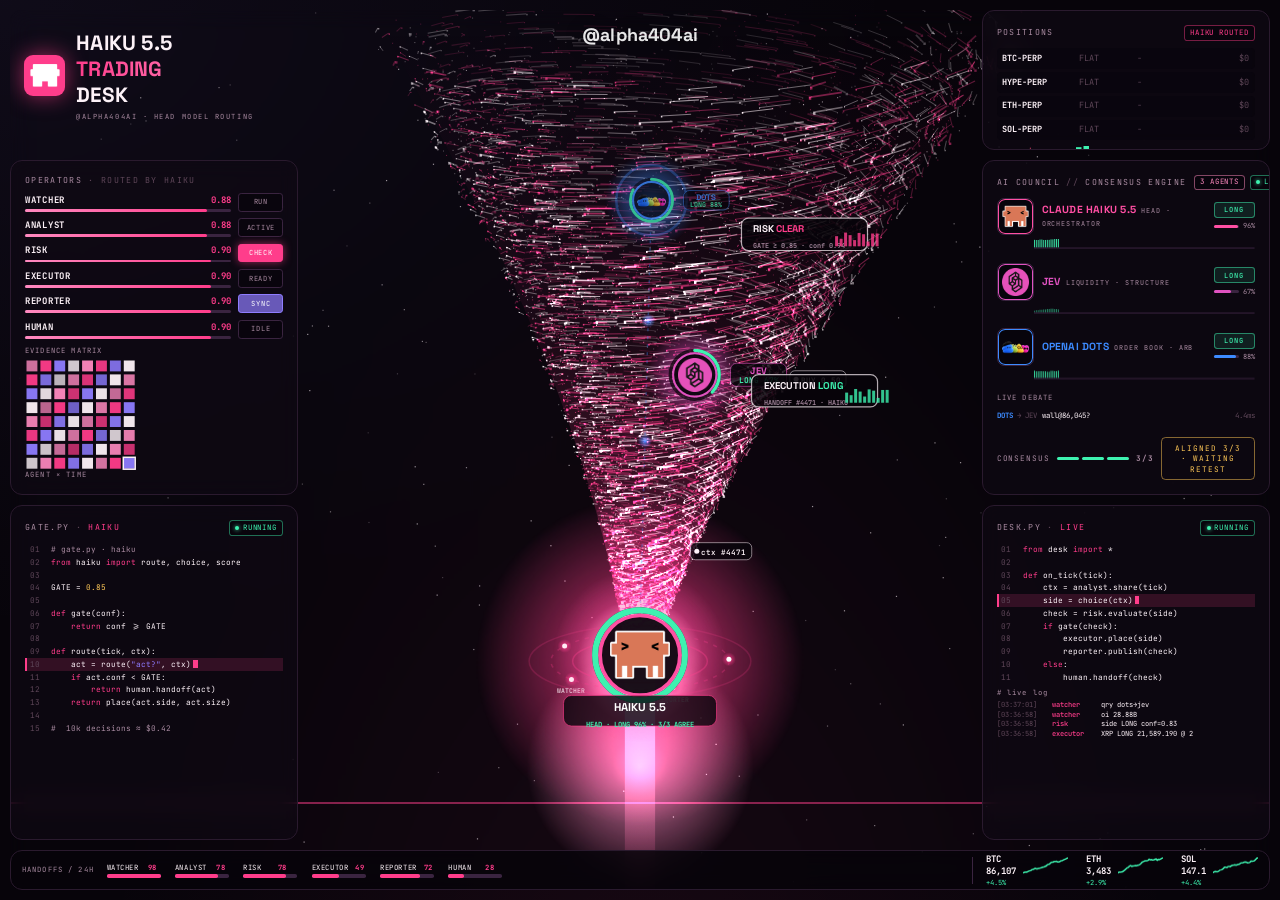
==== frontend/legacy/21-haiku-desk.html @ 7fab0492 "frontend: preserve original 21-haiku-desk.html simulator" ====
<!doctype html><html lang="en"><head><meta charset="utf-8"><meta name="viewport" content="width=device-width,initial-scale=1">
<title>Alpha404 Haiku Desk</title>
<link rel="preconnect" href="https://fonts.googleapis.com"><link rel="preconnect" href="https://fonts.gstatic.com" crossorigin>
<link rel="stylesheet" href="https://fonts.googleapis.com/css2?family=Space+Grotesk:wght@400;500;600;700&family=JetBrains+Mono:wght@400;500;600;700&display=swap">
<style>
:root{color-scheme:dark;
  --bg:#07080b;--bg2:#0b0d12;--panel:#0d1016;--panel2:#121620;--line:#1b2130;--line2:#262e40;
  --text:#e8edf5;--muted:#7d8799;--dim:#3c4558;--up:#22e39a;--down:#ff4d6a;--acc:#b6ff3b;--acc2:#3d8bff;--acc3:#e052c0;--warn:#ffb020;
  --ui:"Inter",system-ui,sans-serif;--mono:"JetBrains Mono",ui-monospace,Menlo,monospace;--disp:var(--ui);
  --r:12px;--gap:10px;--pad:14px}
*{box-sizing:border-box}
html{font-size:clamp(9px,.68vw,16px)}
html,body{height:100%;margin:0}
body{background:var(--bg);color:var(--text);font:400 1rem/1.35 var(--mono);overflow:hidden;-webkit-font-smoothing:antialiased}
.up{color:var(--up)}.down{color:var(--down)}.mut{color:var(--muted)}.dim{color:var(--dim)}.acc{color:var(--acc)}.acc2{color:var(--acc2)}.warn{color:var(--warn)}
.tn{font-variant-numeric:tabular-nums}
canvas{display:block;width:100%;height:100%}
.pn canvas{position:absolute;inset:0}
.pn .cw{position:absolute;inset:.6rem var(--pad) var(--pad)}
.pn.flush .cw{inset:0}

.app{height:100%;display:flex;flex-direction:column;gap:var(--gap);padding:var(--gap);position:relative;
  background:radial-gradient(ellipse at 50% 120%,color-mix(in srgb,var(--acc) 7%,transparent),transparent 60%),radial-gradient(ellipse at 0% 0%,color-mix(in srgb,var(--acc2) 6%,transparent),transparent 50%),var(--bg)}
.grid{flex:1;min-height:0;display:grid;gap:var(--gap)}

/* ---------- top bar ---------- */
.topbar{display:flex;align-items:center;gap:1.6rem;height:2.6rem;padding:0 .4rem;white-space:nowrap;overflow:hidden;font-size:.92rem;letter-spacing:.06em;color:var(--muted)}
.topbar .brand{display:flex;align-items:center;gap:.6rem;color:var(--text);font:700 1.05rem var(--disp);letter-spacing:.14em}
.topbar .brand i{width:.55rem;height:.55rem;border-radius:50%;background:var(--up);box-shadow:0 0 .6rem var(--up);animation:pulse 1.4s infinite}
.topbar .brand em{font-style:normal;color:var(--acc)}
.topbar .tk b{color:var(--text);font-weight:600;margin-left:.45rem}
.topbar .sp{flex:1}
.topbar .tcouncil{display:flex;align-items:center;gap:.7rem;flex-shrink:0}
.topbar .tcouncil span{display:flex;align-items:center;gap:.35rem}
.topbar .tcouncil img{width:1.6rem;height:1.6rem;object-fit:contain}
.topbar .clk{color:var(--text)}
@keyframes pulse{50%{opacity:.35}}

/* ---------- panel ---------- */
.pn{position:relative;min-width:0;min-height:0;display:flex;flex-direction:column;overflow:hidden;
  background:linear-gradient(180deg,var(--panel2),var(--panel));border:1px solid var(--line);border-radius:var(--r)}
.pn>.ph{display:flex;align-items:center;gap:.8rem;padding:var(--pad) var(--pad) .2rem;font-size:.92rem;letter-spacing:.16em;color:var(--muted);white-space:nowrap;z-index:3}
.pn>.ph b{color:var(--text);font-weight:600}
.pn>.ph .r{margin-left:auto;display:flex;gap:.5rem;align-items:center;letter-spacing:.08em}
.pn>.bd{flex:1;min-height:0;position:relative;padding:.6rem var(--pad) var(--pad)}
.pn.flush>.bd{padding:0}
.pn.flush>.ph{position:absolute;left:0;right:0;top:0;background:linear-gradient(180deg,color-mix(in srgb,var(--panel) 85%,transparent),transparent)}
.pill{display:inline-flex;align-items:center;gap:.4rem;font-size:.82rem;letter-spacing:.12em;padding:.22rem .6rem;border:1px solid var(--line2);border-radius:.4rem;color:var(--muted);background:color-mix(in srgb,var(--bg) 60%,transparent)}
.pill.live{color:var(--up);border-color:color-mix(in srgb,var(--up) 45%,transparent)}
.pill.live::before{content:"";width:.45rem;height:.45rem;border-radius:50%;background:currentColor;box-shadow:0 0 .5rem currentColor;animation:pulse 1.3s infinite}
.pill.acc{color:var(--acc);border-color:color-mix(in srgb,var(--acc) 45%,transparent)}
.pill.warn{color:var(--warn);border-color:color-mix(in srgb,var(--warn) 50%,transparent)}
.pill.down{color:var(--down);border-color:color-mix(in srgb,var(--down) 50%,transparent)}
.pill.solid{background:var(--acc);color:var(--bg);border-color:var(--acc)}
.lbl{font-size:.8rem;letter-spacing:.16em;color:var(--muted)}
.flash-up{animation:fu 1s}.flash-dn{animation:fd 1s}
@keyframes fu{from{background:color-mix(in srgb,var(--up) 22%,transparent)}}
@keyframes fd{from{background:color-mix(in srgb,var(--down) 22%,transparent)}}

/* ---------- hero ---------- */
.hero{display:flex;flex-direction:column;height:100%;gap:.4rem}
.hero .big{font:700 4.2rem/1 var(--ui);letter-spacing:-.02em;display:flex;align-items:flex-start;gap:.3rem}
.hero .big small{font-size:.45em;color:var(--muted);margin-top:.3em;font-weight:500}
.hero .sub{font-size:1.05rem}
.hero .spark{flex:1;min-height:3rem;position:relative}
.hero .tiles{display:grid;grid-template-columns:repeat(3,1fr);gap:.6rem}
.tile{background:color-mix(in srgb,var(--bg) 55%,transparent);border:1px solid var(--line);border-radius:calc(var(--r)*.7);padding:.6rem .8rem}
.tile .lbl{display:block;margin-bottom:.3rem}
.tile b{font:700 1.6rem/1 var(--ui)}

/* ---------- council ---------- */
.council{display:flex;flex-direction:column;gap:.55rem;height:100%}
.mdl{display:grid;grid-template-columns:4.2rem 1fr 4.6rem;gap:.8rem;align-items:center}
.mdl .av{width:4.2rem;height:4.2rem;border-radius:.8rem;border:1px solid var(--line2);background:color-mix(in srgb,var(--bg) 70%,transparent);display:grid;place-items:center;position:relative;overflow:hidden}
.mdl .av img{width:78%;height:78%;object-fit:contain}
.mdl .av::after{content:"";position:absolute;inset:0;border-radius:inherit;box-shadow:inset 0 0 0 1px var(--mc,transparent);opacity:0;transition:opacity .3s}
.mdl.on .av::after{opacity:1}
.mdl .nm{font:700 1.15rem var(--ui);letter-spacing:.02em;color:var(--mc)}
.mdl .nm span{font:400 .75rem var(--mono);letter-spacing:.14em;color:var(--muted);margin-left:.6rem}
.mdl .th{margin-top:.3rem;font-size:.9rem;color:var(--muted);border-left:2px solid var(--line2);padding:.25rem .6rem;background:color-mix(in srgb,var(--bg) 50%,transparent);border-radius:0 .3rem .3rem 0;white-space:nowrap;overflow:hidden;text-overflow:ellipsis}
.mdl .th i{display:inline-block;width:.45rem;height:.9rem;background:var(--muted);vertical-align:-.1rem;animation:pulse .7s infinite;margin-left:1px}
.mdl .vt{display:flex;flex-direction:column;align-items:stretch;gap:.35rem;font-size:.78rem;text-align:center}
.mdl .vt b{border:1px solid var(--line2);border-radius:.35rem;padding:.25rem 0;letter-spacing:.14em;color:var(--muted);font-weight:500}
.mdl .vt b.L{color:var(--up);border-color:color-mix(in srgb,var(--up) 50%,transparent);background:color-mix(in srgb,var(--up) 10%,transparent)}
.mdl .vt b.S{color:var(--down);border-color:color-mix(in srgb,var(--down) 50%,transparent);background:color-mix(in srgb,var(--down) 10%,transparent)}
.mdl .cf{display:flex;align-items:center;gap:.4rem;color:var(--muted)}
.mdl .cf u{flex:1;height:3px;background:var(--line2);border-radius:2px;position:relative;text-decoration:none}
.mdl .cf u i{position:absolute;left:0;top:0;bottom:0;border-radius:2px;background:var(--mc);transition:width .4s}
.cons{margin-top:auto;display:grid;grid-template-columns:auto 1fr auto 1.3fr;gap:.8rem;align-items:center;font-size:.85rem;letter-spacing:.12em;color:var(--muted)}
.cons .bars{display:flex;gap:.3rem}.cons .bars i{flex:1;height:.4rem;border-radius:.2rem;background:var(--line2);transition:background .3s}
.cons .dec{border:1px solid var(--line2);border-radius:.5rem;padding:.55rem .8rem;text-align:center;color:var(--muted);letter-spacing:.14em}
.cons .dec.go{color:var(--bg);background:var(--acc);border-color:var(--acc);font-weight:700}

/* ---------- tables / lists ---------- */
.tbl{display:flex;flex-direction:column;gap:.35rem;font-size:.95rem}
.tbl .row{display:grid;align-items:center;gap:.6rem;padding:.45rem .6rem;border-radius:.45rem;border:1px solid transparent;background:color-mix(in srgb,var(--bg) 40%,transparent)}
.tbl .row.hl{border-color:color-mix(in srgb,var(--up) 55%,transparent);background:color-mix(in srgb,var(--up) 9%,transparent)}
.tbl .row.hd{background:none;color:var(--dim);font-size:.75rem;letter-spacing:.14em;padding:0 .6rem}
.tag{font-size:.75rem;letter-spacing:.1em;text-align:center;padding:.2rem 0;border-radius:.3rem;border:1px solid}
.tag.L,.tag.TP{color:var(--up);border-color:color-mix(in srgb,var(--up) 50%,transparent);background:color-mix(in srgb,var(--up) 10%,transparent)}
.tag.S,.tag.SL{color:var(--down);border-color:color-mix(in srgb,var(--down) 50%,transparent);background:color-mix(in srgb,var(--down) 10%,transparent)}
.tag.TIME{color:var(--warn);border-color:color-mix(in srgb,var(--warn) 50%,transparent)}
.kv{display:flex;justify-content:space-between;align-items:baseline;padding:.32rem 0;border-bottom:1px dashed var(--line);font-size:.92rem}
.kv span{color:var(--muted);letter-spacing:.1em;font-size:.82rem}
.mgrid{display:grid;gap:.6rem;height:100%}
.mgrid .m{border:1px solid var(--line);border-radius:calc(var(--r)*.6);padding:.6rem .7rem;display:flex;flex-direction:column;justify-content:space-between;background:color-mix(in srgb,var(--bg) 45%,transparent)}
.mgrid .m b{font:700 1.5rem/1.1 var(--ui)}
.mgrid .m small{font-size:.75rem;color:var(--dim)}

/* ---------- log bar ---------- */
.logbar{height:2.2rem;display:flex;align-items:center;gap:1rem;font-size:.88rem;color:var(--muted);letter-spacing:.06em;overflow:hidden;white-space:nowrap;border-top:1px solid var(--line);padding:0 .4rem}
.logbar .lb{color:var(--dim);letter-spacing:.16em}
.logbar .stream{flex:1;overflow:hidden;position:relative;height:100%;display:flex;align-items:center;mask-image:linear-gradient(90deg,transparent,#000 4%,#000 92%,transparent)}
.logbar .stream div{display:flex;gap:2.4rem;position:absolute;left:0;white-space:nowrap}
.logbar .st{color:var(--up)}

/* ---------- controls + overlays ---------- */
.ctl{position:fixed;right:1.2rem;bottom:3rem;z-index:50;display:flex;gap:.25rem;padding:.3rem;border-radius:.6rem;background:color-mix(in srgb,var(--panel) 92%,transparent);border:1px solid var(--line2);transition:opacity .4s;opacity:0}
.ctl button{font:500 .8rem var(--mono);letter-spacing:.08em;background:none;color:var(--muted);border:1px solid transparent;border-radius:.4rem;padding:.35rem .6rem;cursor:pointer}
.ctl button:hover{color:var(--text)}.ctl button.on{color:var(--bg);background:var(--acc)}
.clean .ctl{display:none}
.wm{position:absolute;left:50%;bottom:1.4rem;transform:translateX(-50%);font:700 2.4rem var(--ui);color:#fff;opacity:.9;letter-spacing:.01em;pointer-events:none;z-index:4;text-shadow:0 2px 20px rgba(0,0,0,.6)}
.nowm .wm{display:none}
.toast{position:absolute;left:50%;top:44%;transform:translate(-50%,-50%);z-index:6;pointer-events:none;text-align:center}
.toast div{animation:tst 2.2s forwards;font:800 4.4rem/1 var(--ui);letter-spacing:-.02em}
.toast span{display:block;font:500 1rem var(--mono);letter-spacing:.3em;margin-top:.5rem}
@keyframes tst{0%{opacity:0;transform:scale(1.25);filter:blur(8px)}12%{opacity:1;transform:scale(1);filter:blur(0)}75%{opacity:1}100%{opacity:0;transform:translateY(-1.5rem)}}

/* ---------- panel styles ---------- */
.st-glass .pn{background:color-mix(in srgb,var(--panel) 72%,transparent);backdrop-filter:blur(10px)}
.st-neon .pn{border-color:color-mix(in srgb,var(--acc) 35%,var(--line));box-shadow:0 0 0 1px color-mix(in srgb,var(--acc) 10%,transparent),0 0 2rem color-mix(in srgb,var(--acc) 8%,transparent),inset 0 0 2rem color-mix(in srgb,var(--acc) 4%,transparent)}
.st-brutal .pn{border-radius:0;border:2px solid var(--text);background:var(--panel)}
.st-brutal .pn>.ph{background:var(--text);color:var(--bg);padding:.3rem .7rem;font-weight:700}
.st-brutal .pn>.ph b{color:var(--bg)}
.st-brutal .pn.flush>.ph{position:relative;background:var(--text)}
.st-brutal .pill{border-radius:0}
.st-brutal .pn>.ph .pill{background:var(--bg);border-color:var(--bg)}
.st-brutal .tile,.st-brutal .mgrid .m,.st-brutal .mdl .av,.st-brutal .tbl .row,.st-brutal .cons .dec{border-radius:0}
.st-hud .pn{border-radius:2px;border-color:color-mix(in srgb,var(--acc) 22%,transparent);background:color-mix(in srgb,var(--panel) 80%,transparent)}
.st-hud .pn::before,.st-hud .pn::after{content:"";position:absolute;width:1rem;height:1rem;border:2px solid var(--acc);z-index:5;pointer-events:none}
.st-hud .pn::before{top:-1px;left:-1px;border-right:0;border-bottom:0}.st-hud .pn::after{bottom:-1px;right:-1px;border-left:0;border-top:0}
.st-term .app::after{content:"";position:fixed;inset:0;pointer-events:none;z-index:60;background:repeating-linear-gradient(0deg,rgba(0,0,0,.22) 0 1px,transparent 1px 3px)}
.st-term .app::before{content:"";position:fixed;inset:0;pointer-events:none;z-index:61;box-shadow:inset 0 0 12rem rgba(0,0,0,.85)}
.st-term .pn{border-radius:3px;text-shadow:0 0 .35rem color-mix(in srgb,var(--up) 60%,transparent)}
.st-term .hero .big,.st-term .tile b,.st-term .mgrid .m b{font-family:var(--mono)}
.st-paper .pn{box-shadow:0 1px 0 var(--line2),0 .8rem 2rem rgba(0,0,0,.06)}
.st-paper .app{background:var(--bg)}
.st-paper{color-scheme:light}
.st-paper .wm{color:var(--text);text-shadow:none;opacity:.75}
.st-paper .pn.flush>.ph{background:linear-gradient(180deg,var(--panel),transparent)}

/* ---------- desk windows (kit-w3) ---------- */
.brandp{background:none!important;border:0!important;box-shadow:none!important;backdrop-filter:none!important}
.brandp>.ph{display:none}
.brandb{display:flex;align-items:center;gap:1.2rem;height:100%}
.brandb .bl{width:4.6rem;height:4.6rem;border-radius:1rem;background:var(--acc);display:grid;place-items:center;box-shadow:0 0 2.4rem color-mix(in srgb,var(--acc) 60%,transparent);flex-shrink:0}
.brandb .bl img{width:72%;height:72%;object-fit:contain;filter:brightness(0) invert(1)}
.brandb .bt{display:flex;flex-direction:column;line-height:.95}
.brandb .bt b{font:800 2.6rem var(--ui);letter-spacing:.01em;color:var(--text)}
.brandb .bt b.g{background:linear-gradient(90deg,var(--acc),var(--acc3));-webkit-background-clip:text;background-clip:text;color:transparent}
.brandb .bt span{margin-top:.6rem;font-size:.78rem;letter-spacing:.22em;color:var(--muted)}
.ops{display:flex;flex-direction:column;gap:.75rem}
.op{display:grid;grid-template-columns:1fr auto 5rem;grid-template-rows:auto .3rem;gap:.25rem .8rem;align-items:center}
.op .nm{font-weight:700;letter-spacing:.08em}.op .v{color:var(--acc)}
.op .st{grid-row:1/3;grid-column:3;text-align:center;font-size:.78rem;letter-spacing:.1em;padding:.4rem 0;border-radius:.35rem;border:1px solid var(--line2);background:color-mix(in srgb,var(--bg) 60%,transparent);color:var(--muted)}
.op .st.hot{background:var(--acc);border-color:var(--acc);color:#fff;box-shadow:0 0 1rem color-mix(in srgb,var(--acc) 60%,transparent)}
.op .st.cool{background:color-mix(in srgb,var(--acc2) 70%,transparent);border-color:var(--acc2);color:#fff}
.op u{grid-column:1/3;height:.3rem;background:var(--line2);border-radius:.2rem;text-decoration:none;position:relative}
.op u i{position:absolute;left:0;top:0;bottom:0;border-radius:.2rem;background:linear-gradient(90deg,var(--acc3),var(--acc));transition:width .4s}
.code{font-size:.86rem;line-height:1.65;white-space:pre;overflow:hidden}
.code div{display:flex;gap:1rem;padding:0 .3rem;border-left:2px solid transparent}
.code div.on{background:color-mix(in srgb,var(--acc) 16%,transparent);border-left-color:var(--acc)}
.code i{font-style:normal;color:var(--dim);width:1.4rem;flex-shrink:0}
.code .k{color:var(--acc)}.code .s{color:var(--acc2)}.code .n{color:var(--warn)}.code .cm{color:var(--muted)}
.code .cur{display:inline-block;width:.5rem;height:1em;background:var(--acc);vertical-align:-.15em;margin-left:2px;animation:pulse .8s infinite}
.clog{flex:1;min-height:0;overflow:hidden;font-size:.78rem}
.clog div{display:grid;grid-template-columns:5.6rem 5rem 1fr;gap:.5rem;white-space:nowrap}
.clog i{font-style:normal;color:var(--dim)}.clog b{color:var(--acc);font-weight:500}.clog span{overflow:hidden;text-overflow:ellipsis}
.pos.tbl .row{padding:.4rem .5rem}
.net{display:flex;align-items:center;gap:1rem;margin-top:.6rem}.net b{font-size:1.2rem}
.dstat{display:grid;grid-template-columns:repeat(3,1fr);gap:.5rem;margin-top:.5rem}.dstat .lbl{display:block}.dstat b{font-size:1rem}
.stripp{background:color-mix(in srgb,var(--bg) 82%,transparent)!important}
.stripp>.ph{display:none}
.stripp>.bd{display:flex;align-items:center;gap:1.4rem;padding:.6rem 1.2rem!important}
.hand{display:flex;gap:1.6rem;flex:1}
.hand div{display:grid;grid-template-columns:auto auto;gap:.2rem .6rem;font-size:.8rem;letter-spacing:.08em;min-width:6rem}
.hand b{color:var(--acc)}.hand u{grid-column:1/3;height:.35rem;background:var(--line2);border-radius:.2rem;position:relative;text-decoration:none}
.hand u i{position:absolute;inset:0 auto 0 0;background:var(--acc);border-radius:.2rem;transition:width .4s}
.sep{width:1px;align-self:stretch;background:var(--line2)}
.tick{display:flex;gap:2rem}.tick div{display:grid;grid-template-columns:auto 5rem;grid-template-rows:auto auto;gap:0 .8rem;align-items:center}
.tick span{font-weight:700}.tick b{grid-column:1}.tick em{font-style:normal;font-size:.78rem}.tick canvas{grid-column:2;grid-row:1/3;position:static;height:2.2rem}
.pn.ghost{background:transparent!important;border:0!important;box-shadow:none!important}

:root{ --bg:#07040a;--panel:#100a14;--panel2:#140c19;--line:#2a1a2e;--line2:#3a2440;--text:#fdf2f8;--muted:#a88aa0;--dim:#5e4658;--up:#3ef2b0;--down:#ff4f7b;--acc:#ff3d8b;--acc2:#8f7dff;--acc3:#ff8ac0;--warn:#ffc857;--ui:'Space Grotesk',sans-serif;--r:12px }
.wm{bottom:auto;top:1.4rem;font-size:2rem}.brandb .bt b{font-size:2.3rem}.st-glass .pn:not(.ghost){background:color-mix(in srgb,var(--panel) 66%,transparent)}
</style></head>
<body class="st-glass">
<div class="app" id="app"><header class="topbar" id="topbar"></header><main class="grid" id="grid"></main><footer class="logbar" id="logbar"></footer></div>
<script>window.LOGOS={"jev": "[data-uri]", "claude": "[data-uri]", "dots": "[data-uri]", "haiku": "[data-uri]"};</script>
<script>
/* ALPHA404 market + council simulator.
   BTC is the detailed instrument (book, tape, candles). Other assets run lighter walks.
   Four models vote, think out loud and message each other. Equity history is built
   from simulated daily trades so every stat on screen comes from the same ledger. */
(function(){
const rnd=(a,b)=>a+Math.random()*(b-a);
const pick=a=>a[(Math.random()*a.length)|0];
const clamp=(v,a,b)=>Math.max(a,Math.min(b,v));
const randn=()=>{let u=0,v=0;while(!u)u=Math.random();while(!v)v=Math.random();return Math.sqrt(-2*Math.log(u))*Math.cos(2*Math.PI*v);};
const nf=(v,d)=>Math.abs(v).toLocaleString('en-US',{minimumFractionDigits:d,maximumFractionDigits:d});
const F={
  usd:(v,d=2)=>(v<0?'-':'')+'$'+nf(v,d),
  sUsd:(v,d=2)=>(v>=0?'+':'-')+'$'+nf(v,d),
  pct:(v,d=2)=>(v>=0?'+':'')+v.toFixed(d)+'%',
  px:(p,d)=>nf(p,d==null?(p>=1000?1:p>=10?2:4):d),
  num:(v,d=0)=>nf(v,d),
  big:v=>{const a=Math.abs(v);return (v<0?'-':'')+(a>=1e9?(a/1e9).toFixed(2)+'B':a>=1e6?(a/1e6).toFixed(2)+'M':a>=1e3?(a/1e3).toFixed(1)+'K':a.toFixed(0));},
  hms:d=>d.toTimeString().slice(0,8),
  sgn:(v,d=2)=>(v>=0?'+':'')+v.toFixed(d),
};

const MODELS={
  claude:{id:'claude',name:'CLAUDE OPUS 5.5',short:'CLAUDE',role:'FUNDING · MACRO',color:'#e07a54',style:'funding'},
  jev:{id:'jev',name:'JEV',short:'JEV',role:'LIQUIDITY · STRUCTURE',color:'#e052c0',style:'liquidity'},
  dots:{id:'dots',name:'OPENAI DOTS',short:'DOTS',role:'ORDER BOOK · ARB',color:'#3d8bff',style:'arb'},
  haiku:{id:'haiku',name:'CLAUDE HAIKU 5.5',short:'HAIKU',role:'HEAD · ORCHESTRATOR',color:'#ff4fa3',style:'orchestrator'},
  orb:{id:'orb',name:'ORB',short:'ORB',role:'MOMENTUM · RISK',color:'#e8eef5',style:'momentum'},
};
const ASSETS=[
  {s:'BTC',px:84144,v:.00006},{s:'ETH',px:3412.8,v:.00009},{s:'SOL',px:142.6,v:.00012},{s:'HYPE',px:41.82,v:.00016},
  {s:'DOGE',px:.1624,v:.00014},{s:'XRP',px:2.184,v:.00011},{s:'SUI',px:3.412,v:.00015},{s:'LINK',px:15.84,v:.00012},
];
const VENUES=['BINANCE','BYBIT','OKX','HL','COINBASE'];

function Sim(cfg){
  const o=Object.assign({start:10000,lev:20,riskPct:.8,tickMs:200,candleTicks:5,hist:160,levels:18,
    models:['claude','jev','dots'],assets:6,pace:3,edge:1.4,vote:.35,days:90,winP:.58,payoff:.85,tradesDay:[1,3]},cfg||{});
  const models=o.models.map(id=>Object.assign({},MODELS[id]||MODELS.orb));
  const ev={}, S={speed:1,paused:false};
  const api={o,S,F,MODELS,VENUES,models,rnd,randn,pick,clamp,on:(k,f)=>((ev[k]=ev[k]||[]).push(f),api)};
  const emit=(k,...a)=>{ if(!S.warm) (ev[k]||[]).forEach(f=>f(...a)); };
  const B=()=>S.as[0];

  /* ---------- helpers ---------- */
  const tickOf=a=>a.base>=10000?.5:a.base>=1000?.05:a.base>=10?.01:a.base>=1?.0005:.00001;
  const round=(a,p)=>{ const t=a.tick; return Math.round(p/t)*t; };
  const mk=(p,t)=>({o:p,h:p,l:p,c:p,v:0,bv:0,t});

  function regime(){
    const r=Math.random();
    S.regime=r<.42?'TREND':r<.78?'RANGE':'BREAKOUT';
    S.drift=S.regime==='TREND'?rnd(-1,1):S.regime==='BREAKOUT'?(Math.random()<.5?-1:1)*rnd(1.6,2.6):0;
    S.volK=S.regime==='RANGE'?.75:S.regime==='BREAKOUT'?1.6:1;
    S.anchor=B().px; emit('regime',S.regime);
  }

  /* ---------- per-tick market ---------- */
  function walkAll(){
    if(Math.random()<.006) regime();
    const g=randn();                                  // shared factor -> correlation
    S.as.forEach((a,i)=>{
      const sd=a.px*a.v*S.volK;
      let b=(i===0?S.drift*sd*.2:S.drift*sd*.12)+(a.d||0)*sd*.1;
      if(i===0&&S.regime==='RANGE') b+=(S.anchor-a.px)*.03;
      const pos=S.pos.find(p=>p.a===a.s); if(pos&&Math.random()<.17) b+=pos.side*sd*.55*o.edge;
      const z=g*.68+randn()*.73;
      a.prev=a.px; a.px=Math.max(a.tick,round(a,a.px+b+z*sd));
      if(Math.random()<.004) a.d=rnd(-1,1);
      a.hi24=Math.max(a.hi24,a.px); a.lo24=Math.min(a.lo24,a.px);
    });
  }
  function prints(d){
    const a=B(), n=1+(Math.random()*4|0), sd=a.px*a.v;
    for(let i=0;i<n;i++){
      const side=Math.random()<(.5+Math.tanh(d/sd/1.2)*.35)?1:-1;
      const sz=+Math.exp(randn()*1.1-1.9).toFixed(3);
      const p={side,sz,px:a.px,usd:sz*a.px,t:S.clock,venue:pick(VENUES)};
      S.cvd+=side*sz; side>0?S.buyV+=sz:S.sellV+=sz;
      S.cur.v+=sz; if(side>0) S.cur.bv+=sz;
      S.vwapPV+=a.px*sz; S.vwapV+=sz;
      S.prints.unshift(p); if(S.prints.length>160) S.prints.pop();
      emit('print',p);
    }
    S.buyV*=.996; S.sellV*=.996;
  }
  function book(){
    const a=B(), st=a.step, bb=Math.floor(a.px/st)*st;
    if(Math.random()<.06){ const k=(Math.random()<.5?-1:1)*st*(2+(Math.random()*(o.levels-3)|0)); S.walls.set(bb+k,rnd(6,22)); }
    for(const [p,s] of S.walls){ const n=s*.988-(Math.abs(p-a.px)<st*1.5?2.5:0); if(n<.6) S.walls.delete(p); else S.walls.set(p,n); }
    const lv=(p,i)=>({p,s:+(rnd(.3,2.4)*(1+i*.1)+(S.walls.get(p)||0)).toFixed(3)});
    S.book={bids:[],asks:[]};
    for(let i=0;i<o.levels;i++){ S.book.bids.push(lv(bb-i*st,i)); S.book.asks.push(lv(bb+(i+1)*st,i)); }
    const sb=S.book.bids.reduce((s,l)=>s+l.s,0), sa=S.book.asks.reduce((s,l)=>s+l.s,0);
    S.imb=sb/(sb+sa);
    let w=null; S.book.bids.concat(S.book.asks).forEach(l=>{ if(!w||l.s>w.s) w=l; }); S.wall=w;
  }
  function macro(){
    VENUES.forEach(v=>{ S.funding[v]=clamp(S.funding[v]+randn()*.0006+(.008-S.funding[v])*.002+S.bias*.0002,-.06,.08); S.lat[v]=clamp(S.lat[v]+randn()*.6+(S.latBase[v]-S.lat[v])*.08,1,60); });
    S.oi=Math.max(5e9,S.oi*(1+randn()*.0004+S.bias*.0001)); S.vol24+=Math.abs(randn())*2e6;
    S.basis=clamp(S.basis+randn()*.002,-.2,.4);
    S.spread=clamp(S.spread+randn()*.004+(.02-S.spread)*.02,0,.12);
    if(Math.random()<(S.regime==='BREAKOUT'?.05:.012)){
      const side=Math.random()<.5?1:-1, usd=Math.exp(randn()*1.2+11.5);
      const l={side,usd,a:pick(S.as.slice(0,o.assets)).s,venue:pick(VENUES),t:S.clock};
      S.liqs.unshift(l); if(S.liqs.length>40) S.liqs.pop(); side>0?S.liqL+=usd:S.liqS+=usd; emit('liq',l);
    }
  }
  const ema=(arr,n)=>{ const k=2/(n+1); let e=arr[0]; for(let i=1;i<arr.length;i++) e=arr[i]*k+e*(1-k); return e; };

  /* ---------- models ---------- */
  function models_(){
    const a=B(); S.mom.push(a.px); if(S.mom.length>25) S.mom.shift();
    const sd=a.px*a.v, m=(a.px-S.mom[0])/25/sd;
    const fnd=VENUES.reduce((s,v)=>s+S.funding[v],0)/VENUES.length;
    S.ag.forEach((g,i)=>{
      const st=models[i].style;
      let tgt=st==='funding'?Math.tanh(-fnd*40+S.drift*.6+m*.5)
        :st==='liquidity'?Math.tanh((S.imb-.5)*9+m*.6)
        :st==='arb'?Math.tanh(S.cvdSlope*2+m*.5)
        :Math.tanh(m*1.4+S.drift*.8);
      g.c=clamp(g.c+(tgt-g.c)*.1+randn()*.06,-1,1);
      g.vote=g.c>o.vote?1:g.c<-o.vote?-1:0; g.conf=Math.round(50+Math.abs(g.c)*46);
    });
    const mean=S.ag.reduce((s,g)=>s+g.c,0)/S.ag.length, sg=Math.sign(mean)||1;
    S.cons=S.ag.filter(g=>g.vote===sg).length; if(!S.warm){ S.wait=(S.wait||0)+(!S.pos.find(p=>p.a==='BTC')&&S.cool<=0&&S.cons<S.need?1:0); } S.bias=mean; S.need=S.ag.length>=4?Math.ceil(S.ag.length*.7):2;
    S.edge=Math.abs(mean)*S.cons/S.ag.length*6;
  }
  const W=()=>S.wall?F.px(S.wall.p,0):'-';
  const THINK={
    funding:g=>{ const f=VENUES.reduce((s,v)=>s+S.funding[v],0)/VENUES.length*100;
      return pick(g.vote? [`Funding ${f.toFixed(3)}%. ${f<0?'Shorts paying':'Longs crowded'}. Lean ${g.vote>0?'long':'short'}.`,`Basis ${S.basis.toFixed(2)}%. Macro tape ${g.vote>0?'supportive':'heavy'}.`]
        :[`Funding ${f.toFixed(3)}% neutral. No edge here.`,`OI ${F.big(S.oi)} flat. Waiting on funding flip.`]); },
    liquidity:g=>{ const r=S.range;
      return pick(g.vote? [`Liq wall ${W()} · ${S.wall?S.wall.s.toFixed(1):0} BTC. ${g.vote>0?'Bid absorbing':'Offer stacking'}.`,`Sweep below ${F.px(r.lo,0)} done. Structure ${g.vote>0?'higher low':'lower high'}.`]
        :[`Range ${F.px(r.lo,0)}-${F.px(r.hi,0)}. No break yet.`,`Book ${(S.imb*100).toFixed(0)}% bid. Walls thin.`]); },
    arb:g=>{ const s=S.spread;
      return pick(g.vote? [`Spread HL/OKX ${s.toFixed(3)}%. CVD ${S.cvd>=0?'+':''}${S.cvd.toFixed(1)} confirms.`,`Lead-lag ${S.lat.HL.toFixed(0)}ms. ${g.vote>0?'Bids lifting':'Offers hit'} on 3 venues.`]
        :[`Spread HL/OKX ${s.toFixed(2)}%. Below fees.`,`Queue position weak. Skip.`]); },
    orchestrator:g=>{ const n=S.ag.filter(a=>a.vote!==0).length;
      return pick(g.vote? [`Routing ${g.vote>0?'long':'short'}. ${n}/${S.ag.length} desks agree. Handoff to executor.`,`Gate ${(.8+Math.abs(g.c)*.15).toFixed(2)} cleared. Size ${(S.edge*.1+.2).toFixed(2)} BTC.`]
        :[`Watching ${S.regime.toLowerCase()} tape. No handoff yet.`,`Risk says hold. Re-scoring in 200ms.`]); },
    momentum:g=>{ const sl=S.emaSlope;
      return pick(g.vote? [`EMA21 slope ${sl>=0?'+':''}${sl.toFixed(1)}bp. ${g.vote>0?'Trend up':'Trend down'} intact.`,`Realized vol ${S.rv.toFixed(1)}%. Momentum ${g.vote>0?'long':'short'} ${g.conf}%.`]
        :[`Vol ${S.rv.toFixed(1)}% compressing. Hands off.`,`Mixed signals on 1s/1m. Flat.`]); },
  };
  function think(i){ const g=S.ag[i]; g.thought=THINK[models[i].style](g); g.tAt=S.k; emit('think',i,g.thought); }
  const MSG={
    SIG:()=>`SIG ${pick(['long','short'])} ${(Math.random()*.4+.55).toFixed(2)}`,
    QRY:()=>pick([`wall@${W()}?`,`funding ${pick(VENUES)}?`,`cvd 5m?`,`vol regime?`]),
    ACK:()=>`ACK ${(Math.random()*9+1).toFixed(1)}ms`,
    DATA:()=>pick([`cvd ${S.cvd>=0?'+':''}${S.cvd.toFixed(1)}`,`imb ${(S.imb*100).toFixed(0)}%`,`oi ${F.big(S.oi)}`,`spr ${S.spread.toFixed(3)}%`]),
    SYNC:()=>`SYNC #${(S.k*7+1e5).toFixed(0)}`,
    VETO:()=>pick(['VETO size>1%','VETO spread','VETO news window']),
  };
  function chatter(force){
    if(!force&&Math.random()>.28) return;
    const n=models.length, f=(Math.random()*n)|0; let t=(Math.random()*(n-1))|0; if(t>=f) t++;
    const ty=pick(['SIG','QRY','ACK','DATA','DATA','SYNC','ACK',Math.random()<.15?'VETO':'DATA']);
    const m={from:f,to:t,type:ty,text:MSG[ty](),ms:+rnd(1.2,14).toFixed(1),t:S.clock};
    S.msgs.unshift(m); if(S.msgs.length>60) S.msgs.pop(); S.msgN++; emit('msg',m);
  }

  /* ---------- patterns ---------- */
  function patterns(){
    if(S.k%15) return;
    const a=B(), c=S.candles.slice(-30); if(c.length<20) return;
    const pc=c[c.length-1].c-c[c.length-10].c, cv=S.cvd-S.cvdHist[0]; const out=[];
    if(Math.sign(pc)!==Math.sign(cv)&&Math.abs(cv)>3) out.push(['CVD DIVERGENCE',pc>0?-1:1]);
    if(S.wall&&Math.abs(S.wall.p-a.px)<a.step*2) out.push(['ABSORPTION @ '+F.px(S.wall.p,0),S.wall.p<a.px?1:-1]);
    if(S.regime==='RANGE') out.push(['RANGE COMPRESSION',0]);
    if(S.regime==='BREAKOUT') out.push(['BREAKOUT · VOL EXPANSION',Math.sign(S.drift)]);
    if(Math.abs(S.emaSlope)>2) out.push([S.emaSlope>0?'BULL FLAG 1m':'BEAR FLAG 1m',Math.sign(S.emaSlope)]);
    if(a.px<=S.range.lo+a.step||a.px>=S.range.hi-a.step) out.push(['LIQUIDITY SWEEP',a.px<=S.range.lo+a.step?1:-1]);
    if(Math.random()<.3) out.push([pick(['VWAP RECLAIM','DOUBLE BOTTOM 5m','FUNDING DIVERGENCE','OI SPIKE','STOP HUNT']),Math.random()<.5?1:-1]);
    if(!out.length) return;
    const [name,dir]=pick(out), p={name,dir,conf:Math.round(rnd(58,94)),tf:pick(['1s','15s','1m','5m']),t:S.clock,px:a.px};
    S.patterns.unshift(p); if(S.patterns.length>14) S.patterns.pop(); emit('pattern',p);
  }

  /* ---------- trading ---------- */
  function openPos(a,side,voters){
    const sd=a.px*a.v, slD=sd*rnd(12,18)*(a.s==='BTC'?1:1.2), tpD=slD*rnd(1.3,2.1);
    const riskUsd=S.eq*o.riskPct/100*(a.s==='BTC'?1:.4), qty=riskUsd/slD;
    const p={id:++S.seq,a:a.s,side,qty,entry:a.px,tp:round(a,a.px+side*tpD),sl:round(a,a.px-side*slD),age:0,upnl:0,
      ot:S.cur.t,risk:riskUsd,rr:tpD/slD,voters,venue:pick(VENUES),clock:S.clock};
    S.pos.push(p); emit('open',p);
    if(a.s==='BTC') for(let k=0;k<voters.length;k++) chatter(true);
  }
  function trade(){
    for(let i=S.pos.length-1;i>=0;i--){
      const p=S.pos[i], a=S.as.find(x=>x.s===p.a), px=a.px; p.age++;
      p.upnl=p.side*(px-p.entry)*p.qty;
      const tp=p.side>0?px>=p.tp:px<=p.tp, sl=p.side>0?px<=p.sl:px>=p.sl;
      if(tp||sl||p.age>360){
        const exit=tp?p.tp:sl?p.sl:px, fee=(p.entry+exit)*p.qty*.0002;
        const pnl=p.side*(exit-p.entry)*p.qty-fee;
        book_(pnl,p.risk);
        const t=Object.assign({},p,{exit,pnl,r:pnl/p.risk,why:tp?'TP':sl?'SL':'TIME',ct:S.cur.t,clock:S.clock,hold:p.age*o.tickMs/1000});
        S.trades.unshift(t); if(S.trades.length>80) S.trades.pop();
        S.pos.splice(i,1); if(p.a==='BTC') S.cool=Math.round((10+Math.random()*25)/o.pace);
        emit('close',t);
      }
    }
    // main instrument: council consensus
    const btc=B();
    if(!S.pos.find(p=>p.a==='BTC')&&--S.cool<=0&&S.cons>=S.need){
      const side=Math.sign(S.bias)||1;
      openPos(btc,side,S.ag.map((g,i)=>g.vote===side?i:-1).filter(i=>i>=0));
    }
    // satellites: lighter book of alts
    if(Math.random()<.012*o.pace&&S.pos.length<4){
      const a=pick(S.as.slice(1,o.assets)); if(a&&!S.pos.find(p=>p.a===a.s)){
        const side=Math.random()<.5+S.bias*.3?1:-1; openPos(a,side,[(Math.random()*models.length)|0]); }
    }
  }
  function book_(pnl,risk){
    S.eq+=pnl; S.n++; S.dayPnl+=pnl; S.rs.push(pnl/risk); if(S.rs.length>400) S.rs.shift();
    if(pnl>0){S.wins++;S.gw+=pnl;S.streak=Math.max(1,S.streak+1);}else{S.gl-=pnl;S.streak=Math.min(-1,S.streak-1);}
    S.hi=Math.max(S.hi,S.eq); S.dd=Math.max(S.dd,(S.hi-S.eq)/S.hi);
    S.eqLive.push(S.eq); if(S.eqLive.length>600) S.eqLive.shift();
  }

  /* ---------- clock ---------- */
  function step(){
    S.k++; S.clock=new Date(S.clock.getTime()+1000/o.candleTicks);
    const a=B(), before=a.px; walkAll(); const d=a.px-before, c=S.cur;
    c.h=Math.max(c.h,a.px); c.l=Math.min(c.l,a.px); c.c=a.px;
    prints(d);
    if(S.k%2===0||!S.book.bids.length) book();
    if(S.k%3===0) macro();
    models_();
    if(!S.warm){ trade(); chatter(); patterns(); S.ag.forEach((g,i)=>{ if(S.k-g.tAt>rnd(18,40)) think(i); }); }
    S.cvdHist.push(S.cvd); if(S.cvdHist.length>60) S.cvdHist.shift();
    S.cvdSlope=(S.cvd-S.cvdHist[0])/10;
    if(S.k%o.candleTicks===0){
      S.candles.push(c); if(S.candles.length>600) S.candles.shift();
      const cl=S.candles.slice(-40).map(x=>x.c);
      S.ema9=ema(cl.slice(-20),9); const e21=ema(cl,21); S.emaSlope=S.e21?(e21-S.e21)/S.e21*1e4:0; S.e21=e21;
      const rets=S.candles.slice(-60).map((x,i,arr)=>i?Math.log(x.c/arr[i-1].c):0).slice(1);
      S.rv=Math.sqrt(rets.reduce((s,r)=>s+r*r,0)/Math.max(1,rets.length))*Math.sqrt(31536000)*100;
      const w=S.candles.slice(-80); S.range={lo:Math.min(...w.map(x=>x.l)),hi:Math.max(...w.map(x=>x.h))};
      S.as.forEach(x=>{ x.spark.push(x.px); if(x.spark.length>90) x.spark.shift(); });
      emit('candle',c); S.cur=mk(a.px,c.t+1);
    }
    emit('tick',d);
  }

  /* ---------- 90-day ledger from simulated daily trades ---------- */
  function history(){
    let eq=o.start; const days=[], rs=[]; let n=0,w=0,gw=0,gl=0,hi=eq,dd=0;
    const now=new Date();
    for(let d=o.days;d>=1;d--){
      const k=Math.round(rnd(o.tradesDay[0],o.tradesDay[1]+.49)); let day=0;
      for(let j=0;j<k;j++){
        const risk=eq*o.riskPct/100, win=Math.random()<o.winP, r=Math.random()<.15?rnd(-.5,.6):win?o.payoff*rnd(.5,1.6):-rnd(.6,1.05), pnl=risk*r; const wn=r>0;
        eq+=pnl; day+=pnl; n++; rs.push(r); if(wn){w++;gw+=pnl;}else gl-=pnl; hi=Math.max(hi,eq); dd=Math.max(dd,(hi-eq)/hi);
      }
      const nz=randn()*eq*o.riskPct/100*.5; eq+=nz; day+=nz; hi=Math.max(hi,eq); dd=Math.max(dd,(hi-eq)/hi);
      days.push({t:new Date(now.getTime()-d*864e5),eq,pnl:day,ret:day/(eq-day)});
    }
    return {days,eq,n,w,gw,gl,hi,dd,rs};
  }

  function reset(){
    const H=history();
    Object.assign(S,{eq:H.eq,dayOpen:H.eq-H.days[H.days.length-1].pnl,dayPnl:H.days[H.days.length-1].pnl,hi:H.hi,dd:H.dd,n:H.n,wins:H.w,gw:H.gw,gl:H.gl,streak:0,rs:H.rs.slice(-400),days:H.days,
      pos:[],candles:[],prints:[],trades:[],eqLive:[H.eq],cvd:0,cvdHist:[],cvdSlope:0,buyV:0,sellV:0,vwapPV:0,vwapV:0,
      book:{bids:[],asks:[]},walls:new Map(),imb:.5,wall:null,cool:15,k:0,seq:H.n,mom:[],warm:true,
      ag:models.map(()=>({c:0,vote:0,conf:50,thought:'Booting context…',tAt:-99})),cons:0,bias:0,need:3,edge:0,
      funding:{},lat:{},latBase:{BINANCE:6,BYBIT:9,OKX:11,HL:4,COINBASE:17},oi:28.4e9,vol24:41.2e9,basis:.06,spread:.02,
      liqs:[],liqL:0,liqS:0,msgs:[],msgN:0,patterns:[],emaSlope:0,e21:0,ema9:0,rv:38,range:{lo:0,hi:0},
      clock:new Date(Date.now()-o.hist*1000)});
    VENUES.forEach(v=>{S.funding[v]=rnd(-.012,.014);S.lat[v]=S.latBase[v];});
    S.as=ASSETS.slice(0,Math.max(o.assets,1)).map(x=>{ const a={s:x.s,base:x.px,px:x.px,prev:x.px,v:x.v,d:0,spark:[],hi24:x.px,lo24:x.px};
      a.tick=tickOf(a); a.step=a.base>=10000?5:a.base>=1000?.5:a.base>=10?.05:.001; a.open24=x.px*(1+rnd(-.03,.03)); return a; });
    // recent ledger rows so the order-flow table is populated from the first frame
    H.rs.slice(-12).forEach((r,i)=>{ const a=pick(S.as.slice(0,o.assets)), side=Math.random()<.55?1:-1, risk=S.eq*o.riskPct/100;
      const entry=a.px*(1+rnd(-.012,.012)), slD=entry*.004, qty=risk/slD, pnl=risk*r, exit=entry+side*pnl/qty;
      S.trades.push({id:H.n-i,a:a.s,side,qty,entry,exit,pnl,r,risk,why:r>0?'TP':'SL',ct:-1,clock:new Date(Date.now()-(i+1)*rnd(40,140)*1000),venue:pick(VENUES),hold:rnd(20,400)}); });
    S.cur=mk(B().px,0); regime();
    for(let i=0;i<o.hist*o.candleTicks;i++) step();
    S.warm=false; S.ag.forEach((g,i)=>think(i)); S.vwapPV=0; S.vwapV=0;
    emit('reset');
  }

  /* ---------- derived stats ---------- */
  api.stats=()=>{
    const d=S.days.map(x=>x.ret), mu=d.reduce((s,x)=>s+x,0)/d.length, sd=Math.sqrt(d.reduce((s,x)=>s+(x-mu)**2,0)/d.length)||1e-9;
    const dn=Math.sqrt(d.filter(x=>x<0).reduce((s,x)=>s+x*x,0)/d.length)||1e-9;
    const tot=(S.eq/o.start-1)*100, rsum=S.rs.reduce((s,x)=>s+x,0), live=S.eq+api.upnl();
    return {net:live-o.start,pct:(live/o.start-1)*100,today:live-S.dayOpen,todayPct:(live/S.dayOpen-1)*100,n:S.n,wr:S.n?S.wins/S.n*100:0,
      pf:S.gl?S.gw/S.gl:99,exp:S.rs.length?rsum/S.rs.length:0,dd:S.dd*100,streak:S.streak,
      sharpe:mu/sd*Math.sqrt(365),sortino:mu/dn*Math.sqrt(365),calmar:S.dd?(tot/100*365/o.days)/S.dd:0,
      kelly:Math.max(0,(S.wins/S.n)-(1-S.wins/S.n)/((S.gw/Math.max(1,S.wins))/(S.gl/Math.max(1,S.n-S.wins))||1))*100};
  };
  api.series=n=>{ const a=S.candles.concat([S.cur]); return n?a.slice(-n):a; };
  api.vwap=()=>S.vwapV?S.vwapPV/S.vwapV:B().px;
  api.btc=B; api.asset=s=>S.as.find(a=>a.s===s);
  api.main=()=>S.pos.find(p=>p.a==='BTC');
  api.upnl=()=>S.pos.reduce((s,p)=>s+(p.upnl||0),0);
  api.corr=()=>{ const A=S.as.slice(0,o.assets), R=A.map(a=>a.spark.map((p,i,arr)=>i?Math.log(p/arr[i-1]):0).slice(1));
    return A.map((_,i)=>A.map((_,j)=>{ const x=R[i],y=R[j],n=Math.min(x.length,y.length); if(n<5) return i===j?1:0;
      let mx=0,my=0; for(let k=0;k<n;k++){mx+=x[k];my+=y[k];} mx/=n; my/=n; let sxy=0,sx=0,sy=0;
      for(let k=0;k<n;k++){const a=x[k]-mx,b=y[k]-my; sxy+=a*b; sx+=a*a; sy+=b*b;} return sxy/Math.sqrt(sx*sy||1); })); };
  api.reset=reset; api._step=step;
  api.setSpeed=v=>{S.speed=v;emit('speed',v);};
  api.togglePause=()=>{S.paused=!S.paused;emit('pause',S.paused);};

  let last=performance.now(), acc=0;
  function frame(now){
    const dt=Math.min(100,now-last); last=now;
    if(!S.paused){ acc+=dt*S.speed; let g=0; while(acc>=o.tickMs&&g++<60){ acc-=o.tickMs; step(); } }
    (ev.frame||[]).forEach(f=>f(now,S.paused?0:dt));
    requestAnimationFrame(frame);
  }
  api.run=()=>{ reset(); requestAnimationFrame(frame); return api; };
  return api;
}
window.Sim=Sim;
})();
/* ALPHA404 terminal kit: panels, theme colors, boot, top bar, log strip, controls */
(function(){
const K=window.K={W:{},S:{},T:{},img:{}};
K.$=id=>document.getElementById(id);
K.h=(tag,cls,html)=>{ const e=document.createElement(tag); if(cls) e.className=cls; if(html!=null) e.innerHTML=html; return e; };
K.lerp=(a,b,t)=>a+(b-a)*t;
K.clamp=(v,a,b)=>Math.max(a,Math.min(b,v));

/* ---------- theme colors ---------- */
const NAMES=['bg','bg2','panel','panel2','line','line2','text','muted','dim','up','down','acc','acc2','acc3','warn'];
K.loadTheme=()=>{ const cs=getComputedStyle(document.documentElement);
  NAMES.forEach(n=>K.T[n]=cs.getPropertyValue('--'+n).trim());
  K.T.ui=cs.getPropertyValue('--ui').trim(); const [r0,g0,b0]=K.rgb(K.T.bg); K.light=(r0*.3+g0*.59+b0*.11)>140; K.blend=K.light?'source-over':'lighter'; K.T.mono=cs.getPropertyValue('--mono').trim(); K.T.disp=cs.getPropertyValue('--disp').trim(); };
const rgbCache={};
K.rgb=c=>{ if(rgbCache[c]) return rgbCache[c]; let r=0,g=0,b=0; c=K.T[c]||c;
  if(c[0]==='#'){ let h=c.slice(1); if(h.length===3) h=h.split('').map(x=>x+x).join(''); r=parseInt(h.slice(0,2),16); g=parseInt(h.slice(2,4),16); b=parseInt(h.slice(4,6),16); }
  else { const m=c.match(/[\d.]+/g)||[0,0,0]; [r,g,b]=m.map(Number); }
  return rgbCache[c]=[r,g,b]; };
K.a=(c,a)=>{ const [r,g,b]=K.rgb(c); return `rgba(${r},${g},${b},${a})`; };
K.c=n=>K.T[n]||n;
K.mix=(c1,c2,t)=>{ const a=K.rgb(c1),b=K.rgb(c2); return `rgb(${a.map((v,i)=>Math.round(v+(b[i]-v)*t)).join(',')})`; };
K.rem=()=>parseFloat(getComputedStyle(document.documentElement).fontSize)||12;
K.font=(px,w,fam)=>`${w||400} ${Math.round(px*K.rem()/12*10)/10}px ${fam==='ui'?K.T.ui:fam==='disp'?K.T.disp:K.T.mono}`;

/* ---------- canvas ---------- */
K.fit=cv=>{ const r=cv.getBoundingClientRect(), d=Math.min(2,window.devicePixelRatio||1);
  const w=Math.max(1,Math.round(r.width*d)), h=Math.max(1,Math.round(r.height*d));
  if(cv.width!==w||cv.height!==h){ cv.width=w; cv.height=h; }
  const x=cv.getContext('2d'); x.setTransform(d,0,0,d,0,0); return {x,W:r.width,H:r.height,d}; };
const spr={};
K.glow=(c,soft)=>{ const key=c+'|'+(soft||0); if(spr[key]) return spr[key];
  const s=64, cv=document.createElement('canvas'); cv.width=cv.height=s*2; const x=cv.getContext('2d');
  const g=x.createRadialGradient(s,s,0,s,s,s); const [r,gg,b]=K.rgb(c);
  g.addColorStop(0,`rgba(${r},${gg},${b},1)`); g.addColorStop(soft?.15:.25,`rgba(${r},${gg},${b},${soft?.5:.65})`); g.addColorStop(1,`rgba(${r},${gg},${b},0)`);
  x.fillStyle=g; x.fillRect(0,0,s*2,s*2); return spr[key]=cv; };
K.dot=(x,c,px,py,r)=>x.drawImage(K.glow(c),px-r,py-r,r*2,r*2);
K.rr=(x,X,Y,w,h,r)=>{ x.beginPath(); x.moveTo(X+r,Y); x.arcTo(X+w,Y,X+w,Y+h,r); x.arcTo(X+w,Y+h,X,Y+h,r); x.arcTo(X,Y+h,X,Y,r); x.arcTo(X,Y,X+w,Y,r); x.closePath(); };
K.proj=(rx,ry,fov,cx,cy,sc)=>{ const cX=Math.cos(rx),sX=Math.sin(rx),cY=Math.cos(ry),sY=Math.sin(ry);
  return (X,Y,Z)=>{ const x1=X*cY+Z*sY, z1=-X*sY+Z*cY, y2=Y*cX-z1*sX, z2=Y*sX+z1*cX, k=fov/(fov-z2); return {x:cx+x1*sc*k,y:cy+y2*sc*k,z:z2,k}; }; };

/* ---------- logos ---------- */
K.logo=id=>{ if(K.img[id]) return K.img[id]; const im=new Image(); im.src=(window.LOGOS||{})[id]||''; return K.img[id]=im; };
K.drawLogo=(x,id,cx,cy,r,ring)=>{ const im=K.logo(id); x.save(); x.beginPath(); x.arc(cx,cy,r,0,7); x.fillStyle=K.a('bg',.92); x.fill();
  if(ring){ x.lineWidth=ring.w||1.5; x.strokeStyle=ring.c; x.stroke(); }
  x.clip(); if(im.complete&&im.naturalWidth) x.drawImage(im,cx-r*.78,cy-r*.78,r*1.56,r*1.56); x.restore(); };

/* ---------- model node: the one way every scene draws a model ----------
   glow halo, pulse ring when the model speaks or votes into a trade, conviction arc,
   logo disc, and a backed label so it reads on any background. Size scales with K.MS
   (cfg.modelScale or ?ms=1.4). Returns the drawn radius. */
K.MS=1; K.pulse=[];
K.modelNode=(x,sim,i,X,Y,o)=>{ o=o||{}; const m=sim.models[i], g=sim.S.ag[i]; if(!m||!g) return 0;
  const k=o.k||1, r=(o.r||K.rem()*2.4)*K.MS*k, p=K.pulse[i]||0, vc=g.vote>0?'up':g.vote<0?'down':'muted';
  x.save(); x.globalAlpha=o.alpha==null?1:o.alpha;
  K.dot(x,m.color,X,Y,r*(2.2+p*.9));
  if(p>0){ x.strokeStyle=K.a(m.color,p); x.lineWidth=2.5; x.beginPath(); x.arc(X,Y,r*1.25+(1-p)*r*1.1,0,7); x.stroke(); }
  const lw=Math.max(3,r*.15), ar=r+lw*.9; x.lineWidth=lw; x.strokeStyle=K.a('bg',.75); x.beginPath(); x.arc(X,Y,ar,0,7); x.stroke();
  x.strokeStyle=K.c(vc); x.lineCap='round'; x.beginPath(); x.arc(X,Y,ar,-Math.PI/2,-Math.PI/2+Math.max(.05,Math.abs(g.c))*Math.PI*2); x.stroke(); x.lineCap='butt';
  K.drawLogo(x,m.id,X,Y,r,{c:m.color,w:Math.max(2,r*.08)});
  const lab=o.label==null?'below':o.label;
  if(lab){ const fs=Math.min(1.35,Math.max(.8,K.MS*k)), name=o.name||m.short, vt=(g.vote>0?'LONG ':g.vote<0?'SHORT ':'WAIT ')+g.conf+'%';
    x.font=K.font(12.5*fs,800,'ui'); const w1=x.measureText(name).width; x.font=K.font(10.5*fs,700); const w2=x.measureText(vt).width;
    const pad=8*fs, w=Math.max(w1,w2)+pad*2, h=K.rem()*2.55*fs, gap=lw+8;
    let bx=X-w/2, by=Y+ar+gap; if(lab==='above') by=Y-ar-gap-h; else if(lab==='right'){ bx=X+ar+gap; by=Y-h/2; } else if(lab==='left'){ bx=X-ar-gap-w; by=Y-h/2; }
    x.fillStyle=K.a('bg',.82); K.rr(x,bx,by,w,h,6); x.fill(); x.strokeStyle=K.a(m.color,.55); x.lineWidth=1; x.stroke();
    x.textAlign='center'; x.textBaseline='alphabetic'; x.font=K.font(12.5*fs,800,'ui'); x.fillStyle=m.color; x.fillText(name,bx+w/2,by+h*.46);
    x.font=K.font(10.5*fs,700); x.fillStyle=K.c(vc); x.fillText(vt,bx+w/2,by+h*.86); }
  x.restore(); return r; };

/* ---------- number tween ---------- */
K.tween=(el,fmt)=>{ let cur=null,tgt=0; return v=>{ tgt=v; if(cur==null) cur=v; cur+=(tgt-cur)*.18; if(Math.abs(tgt-cur)<1e-6) cur=tgt; el.textContent=fmt(cur); }; };

/* ---------- panels ---------- */
K.panel=(grid,p)=>{ const el=K.h('section','pn'+(p.flush?' flush':'')+(p.cls?' '+p.cls:''));
  el.style.gridArea=p.area; const ph=K.h('div','ph',`<span class="t"></span><div class="r"></div>`), bd=K.h('div','bd');
  el.append(ph,bd); grid.appendChild(el);
  const P={el,ph,bd,title:t=>{ ph.querySelector('.t').innerHTML=t; return P; },right:h=>{ ph.querySelector('.r').innerHTML=h; return P; },
    canvas:()=>{ const w=K.h('div','cw'); bd.appendChild(w); const c=K.h('canvas'); w.appendChild(c); return c; }};
  if(p.noHead) ph.style.display='none';
  return P; };

/* ---------- scene helpers ---------- */
K.scene=(P,title,right)=>{ P.el.classList.add('flush'); P.title(title).right(right||''); return P.canvas(); };
K.sceneToasts=(P,sim,t)=>{ const {F}=sim; t=t||{};
  sim.on('open',p=>{ if(p.a==='BTC') K.toast(P.el,p.side>0?'LONG':'SHORT',`${t.open||'COUNCIL EXECUTED'} · ${F.num(p.qty,3)} BTC @ ${F.px(p.entry,1)}`,p.side>0?K.c('up'):K.c('down')); });
  sim.on('close',r=>{ if(r.a==='BTC') K.toast(P.el,F.sUsd(r.pnl),`${r.pnl>0?(t.win||'TARGET HIT'):(t.loss||'STOPPED OUT')} · ${r.why} · ${r.r>=0?'+':''}${r.r.toFixed(2)}R`,r.pnl>0?K.c('up'):K.c('down')); }); };

/* ---------- toast ---------- */
K.toast=(host,big,small,col)=>{ let t=host.querySelector('.toast'); if(!t){ t=K.h('div','toast'); host.appendChild(t); }
  t.innerHTML=`<div style="color:${col};text-shadow:0 0 2.2rem ${K.a(col,.55)}">${big}<span>${small}</span></div>`; };

/* ---------- top bar ---------- */
K.topbar=(el,sim,cfg)=>{ const {F,S}=sim;
  el.innerHTML=`<div class="brand"><i></i>${cfg.brand||'ALPHA404'} <em>//</em> ${cfg.product||'BTC-PERP LIVE'}</div>
  <div class="tk"><b id="tb-px"></b> <span id="tb-ch"></span></div>
  <div class="tk">VOL 24H<b id="tb-vol"></b></div><div class="tk">FUNDING<b id="tb-f"></b></div><div class="tk">OI<b id="tb-oi"></b></div>
  <div class="tk">REGIME<b id="tb-reg"></b></div><div class="sp"></div>
  <div class="tcouncil">COUNCIL ${sim.models.map(m=>`<span><img src="${(window.LOGOS||{})[m.id]||''}">${m.short}</span>`).join('<span class="dim">·</span>')}</div>
  <div class="clk tn" id="tb-clk"></div><span class="pill live">SYNCED</span>`;
  let lu=0; return now=>{ if(now-lu<200) return; lu=now; const a=sim.btc(), ch=(a.px/a.open24-1)*100, f=Object.values(S.funding).reduce((s,v)=>s+v,0)/5;
    K.$('tb-px').textContent='$'+F.px(a.px,2); K.$('tb-ch').innerHTML=`<span class="${ch>=0?'up':'down'}">${F.pct(ch)}</span>`;
    K.$('tb-vol').textContent='$'+F.big(S.vol24); K.$('tb-f').innerHTML=`<span class="${f<0?'down':'up'}">${f>=0?'+':''}${f.toFixed(3)}%</span>`;
    K.$('tb-oi').textContent='$'+F.big(S.oi); K.$('tb-reg').textContent=S.regime;
    // UTC only: the terminals never show a local time zone or city
    K.$('tb-clk').textContent=`UTC ${new Date().toISOString().slice(11,19)}`; }; };

/* ---------- streaming exec log ---------- */
K.logbar=(el,sim)=>{ const {F,S}=sim; el.innerHTML=`<span class="lb">EXECUTION LOG · LIVE · HFT SPEED</span><div class="stream"><div id="lg"></div></div><span class="st">● STREAMING</span>`;
  const items=[]; const add=(h)=>{ items.unshift(h); if(items.length>14) items.pop(); };
  const M=sim.models;
  sim.on('open',p=>add(`<span class="${p.side>0?'up':'down'}">${p.side>0?'LONG':'SHORT'} ${p.a}-PERP</span> ${F.num(p.qty,p.a==='BTC'?3:1)} @ ${F.px(p.entry)} · ${p.venue}`));
  sim.on('close',t=>add(`${t.why} ${t.a}-PERP <span class="${t.pnl>0?'up':'down'}">${F.sUsd(t.pnl)}</span> · ${t.r>=0?'+':''}${t.r.toFixed(2)}R`));
  sim.on('msg',m=>{ if(Math.random()<.25) add(`<span style="color:${M[m.from].color}">${M[m.from].short}</span> → ${M[m.to].short} ${m.text} · ${m.ms}ms`); });
  sim.on('pattern',p=>add(`<span class="acc">PATTERN</span> ${p.name} · ${p.conf}%`));
  sim.on('liq',l=>add(`<span class="warn">LIQ</span> ${l.side>0?'LONG':'SHORT'} ${l.a} $${F.big(l.usd)} · ${l.venue}`));
  const box=K.$('lg'); let x=0, lu=0;
  return (now,dt)=>{ x-=dt*.045; if(now-lu>500){ lu=now; box.innerHTML=items.map(i=>`<span>${i}</span>`).join(''); }
    const w=box.scrollWidth; if(-x>w-200) x=0; box.style.transform=`translateX(${x}px)`; }; };

/* ---------- controls ---------- */
K.controls=(sim)=>{ const el=K.h('div','ctl'); document.body.appendChild(el); const sp=[1,2,4,8];
  el.innerHTML='<button data-a="pause">PAUSE</button>'+sp.map(v=>`<button data-s="${v}"${v===1?' class="on"':''}>${v}×</button>`).join('')+'<button data-a="reset">RESET</button><button data-a="wm" title="W">W · @</button><button data-a="hide" title="H">HIDE</button>';
  const setS=v=>{ sim.setSpeed(v); el.querySelectorAll('[data-s]').forEach(b=>b.classList.toggle('on',+b.dataset.s===v)); };
  const pause=()=>{ sim.togglePause(); const b=el.querySelector('[data-a=pause]'); b.textContent=sim.S.paused?'PLAY':'PAUSE'; };
  const tg=c=>document.body.classList.toggle(c);
  el.addEventListener('click',e=>{ const b=e.target.closest('button'); if(!b) return; if(b.dataset.s) setS(+b.dataset.s);
    else ({pause,reset:()=>sim.reset(),wm:()=>tg('nowm'),hide:()=>tg('clean')})[b.dataset.a](); });
  // physical key codes, so W/H/R work on Ukrainian and any other layout
  addEventListener('keydown',e=>{ const c=e.code;
    if(c==='Space'){ e.preventDefault(); pause(); } else if(/^(Digit|Numpad)[1-4]$/.test(c)) setS(sp[+c.slice(-1)-1]); else if(c==='KeyR') sim.reset(); else if(c==='KeyH') tg('clean'); else if(c==='KeyW') tg('nowm'); });
  let hideT=0; addEventListener('mousemove',()=>{ el.style.opacity=1; clearTimeout(hideT); hideT=setTimeout(()=>el.style.opacity=0,2200); });
  const q=new URLSearchParams(location.search); if(q.has('clean')) tg('clean'); if(q.has('nowm')) tg('nowm'); if(q.get('speed')) setS(+q.get('speed')); };


/* ---------- boot ---------- */
K.boot=cfg=>{
  K.loadTheme();
  const q=new URLSearchParams(location.search), simCfg=Object.assign({},cfg.sim||{}); ['pace','edge'].forEach(k=>{ if(q.get(k)) simCfg[k]=+q.get(k); });
  const sim=Sim(simCfg); K.sim=sim; K.MS=+(q.get('ms')||cfg.modelScale||1);
  sim.on('msg',m=>{ K.pulse[m.from]=Math.max(K.pulse[m.from]||0,.7); }); sim.on('open',p=>{ (p.voters||[]).forEach(i=>K.pulse[i]=1); });
  if(K.light) sim.models.forEach(m=>{ const [r,g,b]=K.rgb(m.color); if(r*.3+g*.59+b*.11>190) m.color='#3a4452'; });
  const app=K.$('app'), grid=K.$('grid'), ups=[];
  grid.style.gridTemplateColumns=cfg.grid.cols; grid.style.gridTemplateRows=cfg.grid.rows;
  if(cfg.grid.areas) grid.style.gridTemplateAreas=cfg.grid.areas.map(r=>`"${r}"`).join(' ');
  if(cfg.topbar===false) K.$('topbar').remove(); else ups.push(K.topbar(K.$('topbar'),sim,cfg));
  cfg.panels.forEach(p=>{ const P=K.panel(grid,p); P.el.dataset.w=p.w; const fn=p.w==='scene'?K.S[cfg.scene]:K.W[p.w];
    if(!fn){ P.title('missing '+p.w); return; }
    const u=fn(P,sim,Object.assign({},p.opts||{},{cfg})); if(p.title) P.title(p.title); if(u) ups.push(u);
    if(p.w==='scene'&&cfg.watermark!==false){ P.el.appendChild(K.h('div','wm',cfg.watermark||'@alpha404ai')); K.sceneEl=P.el; } });
  if(cfg.log!==false) ups.push(K.logbar(K.$('logbar'),sim)); else K.$('logbar').remove();
  K.controls(sim);
  sim.on('frame',(now,dt)=>{ for(let i=0;i<K.pulse.length;i++) K.pulse[i]=Math.max(0,(K.pulse[i]||0)-dt/650); for(const u of ups) u(now,dt); });
  document.fonts.ready.then(()=>sim.run());
};
})();
/* core windows: hero, chart, council, mesh, risk, flow, curve */
(function(){
const {W,h,fit,a,c,font,rr,dot}=K;

/* ---------- EQUITY HERO ---------- */
W.hero=(P,sim,o)=>{ const {F,S}=sim;
  P.title(o.title||'ALPHA404_MAIN <span class="dim">//</span> ACTIVE').right('<span class="pill live">LIVE</span>');
  const tiles=o.tiles||[['WIN','wr'],['TRADES','n'],['SHARPE','sharpe']];
  P.bd.innerHTML=`<div class="hero"><div class="big tn"><small>$</small><span class="v"></span></div><div class="sub tn"></div>
    <div class="lbl" style="margin-top:.3rem">PnL / EQUITY · LIVE</div><div class="spark"><canvas></canvas></div>
    <div class="tiles">${tiles.map(t=>`<div class="tile"><span class="lbl">${t[0]}</span><b class="tn" data-k="${t[1]}"></b></div>`).join('')}</div></div>`;
  const v=P.bd.querySelector('.v'), sub=P.bd.querySelector('.sub'), cv=P.bd.querySelector('canvas');
  const tw=K.tween(v,x=>F.num(x,2)); let lu=0;
  const fmt={wr:s=>`<span class="up">${s.wr.toFixed(1)}%</span>`,n:s=>F.num(s.n),sharpe:s=>`<span class="acc2">${s.sharpe.toFixed(2)}</span>`,
    pf:s=>s.pf.toFixed(2),dd:s=>`<span class="down">${s.dd.toFixed(1)}%</span>`,sortino:s=>s.sortino.toFixed(2),exp:s=>(s.exp>=0?'+':'')+s.exp.toFixed(2)+'R'};
  return now=>{ tw(S.eq+sim.upnl());
    if(now-lu>250){ lu=now; const s=sim.stats();
      sub.innerHTML=`<span class="${s.today>=0?'up':'down'}">${F.sUsd(s.today)}</span> <span class="dim">·</span> <span class="${s.today>=0?'up':'down'}">${F.pct(s.todayPct)}</span> <span class="mut" style="letter-spacing:.12em">TODAY</span>`;
      P.bd.querySelectorAll('[data-k]').forEach(e=>e.innerHTML=fmt[e.dataset.k](s)); }
    const {x,W:w,H}=fit(cv); x.clearRect(0,0,w,H);
    const d=S.days.slice(-24).map(q=>q.eq).concat(S.eqLive.slice(-80)); if(S.pos.length) d.push(S.eq+sim.upnl());
    const lo=Math.min(...d),hi=Math.max(...d), X=i=>i/(d.length-1)*(w-8)+2, Y=v=>H-6-(v-lo)/((hi-lo)||1)*(H-14);
    const g=x.createLinearGradient(0,0,0,H); g.addColorStop(0,a('acc',.32)); g.addColorStop(1,a('acc',0));
    x.beginPath(); d.forEach((v,i)=>i?x.lineTo(X(i),Y(v)):x.moveTo(X(i),Y(v))); x.lineTo(X(d.length-1),H); x.lineTo(X(0),H); x.fillStyle=g; x.fill();
    x.save(); x.shadowColor=c('acc'); x.shadowBlur=12; x.strokeStyle=c('acc'); x.lineWidth=2; x.beginPath(); d.forEach((v,i)=>i?x.lineTo(X(i),Y(v)):x.moveTo(X(i),Y(v))); x.stroke(); x.restore();
    const ex=X(d.length-1), ey=Y(d[d.length-1]); dot(x,c('acc'),ex,ey,10+3*Math.sin(now/200)); x.fillStyle='#fff'; x.beginPath(); x.arc(ex,ey,3,0,7); x.fill(); }; };

/* ---------- CANDLE CHART ---------- */
W.chart=(P,sim,o)=>{ const {F,S}=sim, N=o.n||90;
  P.title(o.title||'TRADING NOW <b>BTC-PERP</b> · 1S').right('<span class="pill live">LIVE</span><span class="tn mut ohlc" style="margin-left:1rem;letter-spacing:.04em"></span>');
  const cv=P.canvas(), ohlc=P.ph.querySelector('.ohlc'); let rng=null, flashes=[], lu=0;
  sim.on('open',p=>{ if(p.a==='BTC') flashes.push({t:performance.now(),p}); });
  return now=>{ const {x,W:w,H}=fit(cv); x.clearRect(0,0,w,H);
    const cs=sim.series(N), n=cs.length, axW=K.rem()*6.2, top=8, legH=K.rem()*2, vH=(H-top-legH)*.16, pH=H-top-legH-vH-6;
    let lo=Infinity,hi=-Infinity; cs.forEach(k=>{lo=Math.min(lo,k.l);hi=Math.max(hi,k.h);}); const mp=sim.main();
    if(mp){lo=Math.min(lo,mp.sl,mp.tp);hi=Math.max(hi,mp.sl,mp.tp);}
    const pad=(hi-lo)*.08+1; if(!rng) rng={lo:lo-pad,hi:hi+pad}; rng.lo+=(lo-pad-rng.lo)*.1; rng.hi+=(hi+pad-rng.hi)*.1;
    const cw=(w-axW-10)/N, X=i=>8+(i+(N-n))*cw+cw/2, Y=p=>top+(1-(p-rng.lo)/(rng.hi-rng.lo))*pH;
    // grid + axis
    x.font=font(10.5); x.textAlign='left'; x.textBaseline='middle';
    const st=Math.pow(10,Math.floor(Math.log10((rng.hi-rng.lo)/4))), step=[1,2,5,10].map(m=>m*st).find(s=>(rng.hi-rng.lo)/s<=5)||st*10;
    for(let p=Math.ceil(rng.lo/step)*step;p<rng.hi;p+=step){ const y=Y(p); x.strokeStyle=a('line',.9); x.setLineDash([2,4]); x.beginPath(); x.moveTo(8,y); x.lineTo(w-axW,y); x.stroke(); x.setLineDash([]);
      x.fillStyle=c('muted'); x.fillText(F.px(p,0),w-axW+8,y); }
    // volume
    const vmax=Math.max(...cs.map(k=>k.v))||1;
    cs.forEach((k,i)=>{ const up=k.c>=k.o, vh=k.v/vmax*vH; x.fillStyle=a(up?'up':'down',.35); x.fillRect(X(i)-cw*.32,top+pH+6+vH-vh,cw*.64,vh); });
    // EMA 21
    const kk=2/22; let e=cs[0].c; const em=cs.map(q=>e=q.c*kk+e*(1-kk));
    x.save(); x.strokeStyle=c('acc2'); x.lineWidth=1.8; x.shadowColor=c('acc2'); x.shadowBlur=8; x.beginPath(); em.forEach((v,i)=>i?x.lineTo(X(i),Y(v)):x.moveTo(X(i),Y(v))); x.stroke(); x.restore();
    if(o.vwap!==false){ const vw=sim.vwap(); x.strokeStyle=a('muted',.6); x.setLineDash([6,4]); x.beginPath(); x.moveTo(8,Y(vw)); x.lineTo(w-axW,Y(vw)); x.stroke(); x.setLineDash([]); }
    // candles
    cs.forEach((k,i)=>{ const up=k.c>=k.o, col=up?c('up'):c('down'), xx=X(i);
      x.strokeStyle=col; x.lineWidth=1; x.beginPath(); x.moveTo(xx,Y(k.h)); x.lineTo(xx,Y(k.l)); x.stroke();
      const y0=Y(Math.max(k.o,k.c)), y1=Y(Math.min(k.o,k.c)), bw=Math.max(1.5,cw*.62);
      if(o.hollow&&up){ x.strokeRect(xx-bw/2,y0,bw,Math.max(1,y1-y0)); } else { x.fillStyle=col; x.fillRect(xx-bw/2,y0,bw,Math.max(1.2,y1-y0)); } });
    // trades
    S.trades.forEach(t=>{ if(t.a!=='BTC'||t.ct<0) return; const i=n-1-(S.cur.t-t.ct); if(i<0) return; const xx=X(i), yy=Y(t.exit), win=t.pnl>0;
      x.fillStyle=win?c('up'):c('down'); x.beginPath(); x.arc(xx,yy,4,0,7); x.fill(); x.strokeStyle=c('bg'); x.lineWidth=1.5; x.stroke(); });
    // open position
    if(mp){ const i0=Math.max(0,n-1-(S.cur.t-mp.ot)), ex=X(i0);
      [[mp.tp,'TP '+F.px(mp.tp,0),'up'],[mp.sl,'SL '+F.px(mp.sl,0),'down'],[mp.entry,(mp.side>0?'LONG ':'SHORT ')+F.px(mp.entry,0),mp.side>0?'up':'down']].forEach(([p,l,cc],j)=>{
        const y=Y(p); x.strokeStyle=a(cc,j===2?.9:.6); x.setLineDash(j===2?[]:[5,4]); x.beginPath(); x.moveTo(ex,y); x.lineTo(w-axW,y); x.stroke(); x.setLineDash([]);
        x.font=font(10,600); const tw=x.measureText(l).width+10; x.fillStyle=a(cc,.16); rr(x,ex+4,y-9,tw,18,4); x.fill(); x.fillStyle=c(cc); x.fillText(l,ex+9,y); });
      const y0=Y(mp.entry); x.fillStyle=a(mp.side>0?'up':'down',.06); x.fillRect(ex,Math.min(y0,Y(mp.tp)),w-axW-ex,Math.abs(Y(mp.tp)-y0)); }
    // signal flashes
    flashes=flashes.filter(f=>now-f.t<1800); flashes.forEach(f=>{ const q=(now-f.t)/1800, y=Y(f.p.entry), xx=X(n-1);
      x.strokeStyle=a(f.p.side>0?'up':'down',1-q); x.lineWidth=2; x.beginPath(); x.arc(xx,y,8+q*40,0,7); x.stroke(); });
    // price tag
    const a0=sim.btc(), py=Y(a0.px); x.strokeStyle=a('warn',.7); x.setLineDash([2,3]); x.beginPath(); x.moveTo(8,py); x.lineTo(w-axW,py); x.stroke(); x.setLineDash([]);
    x.font=font(11,700); const lab=F.px(a0.px,1), tw=x.measureText(lab).width+14; x.fillStyle=c('warn'); rr(x,w-axW+2,py-10,tw,20,4); x.fill(); x.fillStyle=c('bg'); x.fillText(lab,w-axW+9,py+.5);
    // legend
    const ly=H-legH/2; x.font=font(10); x.textBaseline='middle';
    x.fillStyle=c('acc2'); x.fillRect(10,ly-1,16,2); x.fillStyle=c('muted'); x.fillText('EMA 21',32,ly);
    x.fillStyle=c('up'); x.fillRect(100,ly-1,16,2); x.fillStyle=c('muted'); x.fillText((S.bias>=0?'LONG':'SHORT')+' SIGNAL',122,ly);
    x.textAlign='right'; x.fillStyle=c('warn'); x.fillText(`Council edge ${S.edge>=0?'+':''}${S.edge.toFixed(2)}%`,w-axW,ly); x.textAlign='left';
    if(now-lu>200){ lu=now; const k=S.cur; ohlc.innerHTML=`O ${F.px(k.o,1)} <span class="up">H ${F.px(k.h,1)}</span> <span class="down">L ${F.px(k.l,1)}</span> C ${F.px(k.c,1)}`; } }; };

/* ---------- AI COUNCIL ---------- */
W.council=(P,sim,o)=>{ const {F,S}=sim, M=sim.models;
  P.title(o.title||'AI COUNCIL <span class="dim">//</span> CONSENSUS ENGINE').right(`<span class="pill down" style="color:var(--acc3);border-color:color-mix(in srgb,var(--acc3) 50%,transparent)">${M.length} AGENTS</span><span class="pill live">LIVE</span>`);
  P.bd.innerHTML=`<div class="council">${M.map((m,i)=>`<div class="mdl" style="--mc:${m.color}" data-i="${i}">
    <div class="av"><img src="${(window.LOGOS||{})[m.id]||''}"></div>
    <div style="min-width:0"><div class="nm">${m.name}<span>${m.role}</span></div>${o.compact?'':'<div class="th"><span></span><i></i></div>'}</div>
    <div class="vt"><b>WAIT</b><div class="cf"><u><i></i></u><span class="tn">50%</span></div></div></div>`).join('')}
    <div class="cons"><span>CONSENSUS</span><div class="bars">${M.map(()=>'<i></i>').join('')}</div><b class="tn cn">0/${M.length}</b><div class="dec">DECISION PENDING…</div></div></div>`;
  const rows=[...P.bd.querySelectorAll('.mdl')], typed=M.map(()=>({s:'',n:0})); let lu=0, tall=null, hist=M.map(()=>[]), deb=null, hc=[];
  const mkTall=()=>{ tall=P.bd.clientHeight>K.rem()*30; if(!tall) return;
    rows.forEach((r,i)=>{ const w=K.h('div','cvh'); w.style.cssText='height:1.9rem;position:relative;margin:-.15rem 0 .2rem 4.2rem'; const cv=K.h('canvas'); w.appendChild(cv); r.after(w); hc[i]=cv; });
    deb=K.h('div','tbl'); deb.style.cssText='gap:.25rem;margin-top:.4rem;font-size:.82rem;flex:1;min-height:0;overflow:hidden'; P.bd.querySelector('.cons').before(K.h('span','lbl','LIVE DEBATE')); P.bd.querySelector('.cons').before(deb); };
  return now=>{ if(tall===null) mkTall();
    if(tall){ hc.forEach((cv,i)=>{ const {x,W:w,H}=K.fit(cv), hs=hist[i]; x.clearRect(0,0,w,H); const bw=w/120; hs.forEach((v,j)=>{ const hh=Math.abs(v)*H*.5; x.fillStyle=K.a(v>=0?'up':'down',.25+Math.abs(v)*.7); x.fillRect(j*bw,v>=0?H/2-hh:H/2,Math.max(1,bw-1),Math.max(1,hh)); }); x.fillStyle=K.a('line2',1); x.fillRect(0,H/2,w,1); }); }
    rows.forEach((r,i)=>{ const g=S.ag[i], t=typed[i]; if(!o.compact){ if(t.s!==g.thought){ t.s=g.thought; t.n=0; } if(t.n<t.s.length){ t.n=Math.min(t.s.length,t.n+1.2*Math.max(1,S.speed)); r.querySelector('.th span').textContent=t.s.slice(0,t.n|0); } r.querySelector('.th i').style.display=t.n<t.s.length?'':'none'; } });
    if(now-lu<150) return; lu=now;
    if(tall){ S.ag.forEach((g,i)=>{ hist[i].push(g.c); if(hist[i].length>120) hist[i].shift(); }); const n=Math.max(1,Math.floor(deb.clientHeight/(K.rem()*1.7)));
      deb.innerHTML=S.msgs.slice(0,n).map(m=>`<div style="display:grid;grid-template-columns:auto auto 1fr auto;gap:.5rem;white-space:nowrap"><b style="color:${M[m.from].color}">${M[m.from].short}</b><span class="dim">→ ${M[m.to].short}</span><span style="overflow:hidden;text-overflow:ellipsis">${m.text}</span><span class="dim tn">${m.ms}ms</span></div>`).join(''); }
    rows.forEach((r,i)=>{ const g=S.ag[i], b=r.querySelector('.vt b'); b.className=g.vote>0?'L':g.vote<0?'S':''; b.textContent=g.vote>0?'LONG':g.vote<0?'SHORT':'WAIT';
      r.querySelector('.cf i').style.width=g.conf+'%'; r.querySelector('.cf span').textContent=g.conf+'%'; r.classList.toggle('on',g.vote!==0); });
    const sg=Math.sign(S.bias)||1; P.bd.querySelectorAll('.bars i').forEach((e,i)=>e.style.background=i<S.cons?(sg>0?c('up'):c('down')):'');
    P.bd.querySelector('.cn').textContent=`${S.cons}/${M.length}`;
    const d=P.bd.querySelector('.dec'), mp=sim.main();
    if(mp){ d.className='dec go'; d.style.background=mp.side>0?c('up'):c('down'); d.style.borderColor=d.style.background; d.textContent=`${mp.side>0?'LONG':'SHORT'} LIVE · ${F.sUsd(mp.upnl)}`; }
    else if(S.cons>=S.need-1){ d.className='dec'; d.style.background=''; d.style.color=c('warn'); d.style.borderColor=a('warn',.5); d.textContent=S.cons>=S.need?`ALIGNED ${S.cons}/${M.length} · WAITING RETEST`:`ARMING · ${S.cons}/${S.need} NEEDED`; }
    else { d.className='dec'; d.style.background=''; d.style.color=''; d.style.borderColor=''; d.textContent='DECISION PENDING…'; } }; };

/* ---------- MODEL MESH (who talks to whom) ---------- */
W.mesh=(P,sim,o)=>{ const {S}=sim, M=sim.models;
  P.title(o.title||'MODEL MESH <span class="dim">//</span> INTER-AGENT COMMS').right('<span class="pill tn mrate">0 msg/s</span>');
  const cv=P.canvas(), rate=P.ph.querySelector('.mrate'); let pk=[], hits=M.map(()=>0), cnt=[], lu=0, avgMs=6;
  sim.on('msg',m=>{ pk.push({m,t:0,sp:.9+Math.random()*.6}); cnt.push(performance.now()); avgMs=avgMs*.9+m.ms*.1; });
  return (now,dt)=>{ const {x,W:w,H}=fit(cv); x.clearRect(0,0,w,H);
    const cx=w/2, cy=H/2+(o.dy||10), R=Math.min(w*.34,H*.3), n=M.length;
    const pos=M.map((_,i)=>{ const an=-Math.PI/2+i/n*Math.PI*2+(o.spin?now/9000:0); return [cx+Math.cos(an)*R*(o.flat?1.35:1),cy+Math.sin(an)*R]; });
    // hub
    const hp=1+.06*Math.sin(now/300); x.strokeStyle=a('acc',.35); x.lineWidth=1;
    for(let k=1;k<=3;k++){ x.beginPath(); x.arc(cx,cy,R*.18*k*hp,0,7); x.stroke(); }
    dot(x,c('acc'),cx,cy,R*.22); x.fillStyle=c('bg'); x.beginPath(); x.arc(cx,cy,R*.1,0,7); x.fill(); x.strokeStyle=c('acc'); x.lineWidth=2; x.stroke();
    x.fillStyle=c('acc'); x.font=font(9,700); x.textAlign='center'; x.textBaseline='middle'; x.fillText('EXEC',cx,cy);
    // edges
    const ctrl=(i,j)=>{ const [x1,y1]=pos[i],[x2,y2]=pos[j]; const mx=(x1+x2)/2, my=(y1+y2)/2; return [mx+(cx-mx)*.35,my+(cy-my)*.35]; };
    for(let i=0;i<n;i++){ for(let j=i+1;j<n;j++){ const [qx,qy]=ctrl(i,j); x.strokeStyle=a('line2',.9); x.lineWidth=1; x.setLineDash([2,5]); x.beginPath(); x.moveTo(...pos[i]); x.quadraticCurveTo(qx,qy,...pos[j]); x.stroke(); }
      x.setLineDash([]); x.strokeStyle=a(M[i].color,.25+.5*(S.ag[i].vote!==0)); x.lineWidth=1.4; x.beginPath(); x.moveTo(...pos[i]); x.lineTo(cx,cy); x.stroke(); }
    x.setLineDash([]);
    // packets
    x.globalCompositeOperation=K.blend;
    pk=pk.filter(p=>{ p.t+=dt/900*p.sp*Math.max(1,sim.S.speed*.6); if(p.t>=1){ hits[p.m.to]=1; return false; } return true; });
    pk.forEach(p=>{ const {from:f,to:t}=p.m, [qx,qy]=ctrl(f,t), [x1,y1]=pos[f], [x2,y2]=pos[t], u=1-p.t;
      const px=u*u*x1+2*u*p.t*qx+p.t*p.t*x2, py=u*u*y1+2*u*p.t*qy+p.t*p.t*y2, col=p.m.type==='VETO'?c('down'):M[f].color;
      for(let k=1;k<6;k++){ const tt=Math.max(0,p.t-k*.03), uu=1-tt; dot(x,col,uu*uu*x1+2*uu*tt*qx+tt*tt*x2,uu*uu*y1+2*uu*tt*qy+tt*tt*y2,6-k); }
      dot(x,col,px,py,9);
      if(o.labels!==false){ x.globalCompositeOperation='source-over'; x.font=font(9.5,600); x.fillStyle=col; x.textAlign='center'; x.fillText(p.m.text,px,py-11); x.globalCompositeOperation=K.blend; } });
    x.globalCompositeOperation='source-over';
    // nodes
    M.forEach((m,i)=>{ const [px,py]=pos[i]; hits[i]=Math.max(0,hits[i]-dt/500); if(hits[i]>0) K.pulse[i]=Math.max(K.pulse[i]||0,hits[i]);
      K.modelNode(x,sim,i,px,py,{r:Math.min(R*.3,K.rem()*2.6)/K.MS*Math.min(K.MS,1.15),label:py<cy-R*.3?'above':'below'}); });
    if(now-lu>500){ lu=now; cnt=cnt.filter(t=>now-t<3000); rate.textContent=`${(cnt.length/3).toFixed(1)} msg/s · ${avgMs.toFixed(1)}ms`; } }; };

/* ---------- RISK ENGINE ---------- */
W.risk=(P,sim,o)=>{ const {F,S}=sim;
  P.title(o.title||'RISK ENGINE <span class="dim">·</span> EXECUTION').right('<span class="pill warn st">ARMED</span>');
  P.bd.innerHTML=`<div style="display:grid;grid-template-columns:1.05fr 1fr 1.15fr;grid-template-rows:minmax(0,1fr);gap:1.1rem;height:100%">
    <div style="position:relative"><canvas class="g"></canvas></div>
    <div class="kvs"></div>
    <div style="display:flex;flex-direction:column;gap:.5rem;min-height:0"><span class="lbl">EXECUTION</span><div class="ven" style="display:grid;grid-template-columns:repeat(3,1fr);gap:.4rem"></div>
      <b class="sx" style="font-size:.95rem;letter-spacing:.06em;color:var(--warn)"></b><span class="lbl">R DISTRIBUTION · 30D</span><div style="flex:1;min-height:2rem;position:relative"><canvas class="hst"></canvas></div></div></div>`;
  const g=P.bd.querySelector('.g'), hs=P.bd.querySelector('.hst'), kvs=P.bd.querySelector('.kvs'), ven=P.bd.querySelector('.ven'), sx=P.bd.querySelector('.sx'), st=P.ph.querySelector('.st');
  const V=['BYBIT','OKX','HL']; let lu=0, need=.79;
  return now=>{ const mp=sim.main(); need+=((mp?mp.risk/S.eq*100:sim.o.riskPct*(.6+Math.abs(S.bias)*.6))-need)*.05;
    // gauge
    { const {x,W:w,H}=fit(g); x.clearRect(0,0,w,H); const R=Math.min(w*.46,H*.42), cx=w/2, cy=H/2+R*.25, N=34, v=K.clamp(need/2,0,1);
      for(let i=0;i<N;i++){ const an=Math.PI*(1+i/(N-1)), on=i/(N-1)<=v, col=K.mix('up','down',i/(N-1));
        x.strokeStyle=on?col:a('line2',1); x.lineWidth=3; x.beginPath(); x.moveTo(cx+Math.cos(an)*R*.78,cy+Math.sin(an)*R*.78); x.lineTo(cx+Math.cos(an)*R,cy+Math.sin(an)*R); x.stroke(); }
      const an=Math.PI*(1+v); x.strokeStyle=c('text'); x.lineWidth=2.5; x.beginPath(); x.moveTo(cx,cy); x.lineTo(cx+Math.cos(an)*R*.72,cy+Math.sin(an)*R*.72); x.stroke();
      dot(x,c('warn'),cx,cy,10); x.fillStyle=c('warn'); x.beginPath(); x.arc(cx,cy,4,0,7); x.fill();
      x.textAlign='center'; x.fillStyle=c('text'); x.font=font(20,800,'ui'); x.fillText(need.toFixed(2)+'%',cx,cy+R*.38+8);
      x.font=font(8.5); x.fillStyle=c('muted'); x.fillText('RISK / TRADE · MAX 2%',cx,cy+R*.38+26); }
    // R histogram
    { const {x,W:w,H}=fit(hs); x.clearRect(0,0,w,H); const b=new Array(14).fill(0); S.rs.slice(-120).forEach(r=>{ const i=K.clamp(Math.floor((r+2)/5*14),0,13); b[i]++; });
      const mx=Math.max(...b)||1, bw=w/14; b.forEach((v,i)=>{ const hh=v/mx*(H-2); x.fillStyle=i<5.6?c('down'):c('up'); x.globalAlpha=.85; x.fillRect(i*bw+1,H-hh,bw-3,hh); }); x.globalAlpha=1; }
    if(now-lu<200) return; lu=now;
    const dash='<span class="dim">· · ·</span>';
    kvs.innerHTML=[['ENTRY',mp?F.px(mp.entry,1):dash],['STOP',mp?`<span class="down">${F.px(mp.sl,1)}</span>`:dash],['TARGET',mp?`<span class="up">${F.px(mp.tp,1)}</span>`:dash],
      ['R:R',mp?'1 : '+mp.rr.toFixed(2):dash],['SIZE',mp?F.num(mp.qty,3)+' BTC':dash],['RISK',mp?F.usd(mp.risk):dash]].map(([k,v])=>`<div class="kv"><span>${k}</span><b class="tn">${v}</b></div>`).join('');
    ven.innerHTML=V.map(v=>{ const l=S.lat[v]; return `<div><div style="height:.35rem;border-radius:.2rem;background:var(--line2);overflow:hidden"><i style="display:block;height:100%;width:${K.clamp(100-l*3,8,100)}%;background:${mp?c('up'):a('muted',.6)}"></i></div><span class="lbl" style="font-size:.68rem;display:block;margin-top:.25rem">${v}<br><b class="tn" style="color:var(--text);letter-spacing:0">${l.toFixed(0)}ms</b></span></div>`; }).join('');
    sx.textContent=mp?`FILLED · MANAGING ${mp.side>0?'LONG':'SHORT'}`:S.cons>=S.need-1?'ARMED · WAITING RETEST':'SCANNING · NO SETUP';
    st.className='pill '+(mp?'live':'warn'); st.textContent=mp?'IN TRADE':'ARMED'; }; };

/* ---------- ORDER FLOW TABLE ---------- */
W.flow=(P,sim,o)=>{ const {F,S}=sim;
  P.title(o.title||'ORDER FLOW <span class="dim">·</span> LIVE').right('<span class="pill">MULTI-VENUE</span>');
  const tb=K.h('div','tbl'); P.bd.appendChild(tb); let lu=0, hl=-1;
  sim.on('close',t=>hl=t.id);
  const unit=a=>a==='BTC'?3:a==='ETH'?2:1;
  return now=>{ if(now-lu<180) return; lu=now; const rh=K.rem()*2.55, n=Math.max(2,Math.floor((P.bd.clientHeight-8)/rh)), nar=P.bd.clientWidth<K.rem()*38;
    const cols=nar?'4.6rem 1fr 1fr 1fr':'5.2rem 1.1fr 1fr 1fr 1fr 5.2rem';
    const rows=S.pos.map(p=>({tag:p.side>0?'L':'S',lab:p.side>0?'LONG':'SHORT',a:p.a,px:p.entry,q:p.qty,pnl:p.upnl,t:p.clock,live:1,id:'p'+p.id}))
      .concat(S.trades.map(t=>({tag:t.why==='TP'?'TP':t.why==='SL'?'SL':(t.side>0?'L':'S'),lab:t.why==='TIME'?(t.side>0?'LONG':'SHORT'):t.why,a:t.a,px:t.exit,q:t.qty,pnl:t.pnl,t:t.clock,id:t.id}))).slice(0,n);
    tb.innerHTML=rows.map(r=>`<div class="row${r.id===hl?' hl':''}" style="grid-template-columns:${cols}"><span class="tag ${r.tag}">${r.lab}</span><b style="white-space:nowrap">${nar?r.a:r.a+'-PERP'}</b><span class="tn">${F.px(r.px)}</span>
      ${nar?'':`<span class="tn mut">${F.num(r.q,unit(r.a))} ${r.a}</span>`}<b class="tn ${r.pnl>=0?'up':'down'}" style="text-align:right">${F.sUsd(r.pnl)}${r.live?' <i class="dim" style="font-style:normal">●</i>':''}</b>${nar?'':`<span class="tn dim" style="text-align:right">${F.hms(r.t)}</span>`}</div>`).join(''); }; };

/* ---------- EQUITY CURVE ---------- */
W.curve=(P,sim,o)=>{ const {F,S}=sim;
  P.title(o.title||`EQUITY CURVE <span class="dim">·</span> ${sim.o.days}D`).right('<span class="mut tn dd"></span>');
  P.bd.innerHTML='<div style="display:flex;flex-direction:column;height:100%"><div style="flex:1;min-height:0;position:relative"><canvas></canvas></div><div class="ft tn" style="display:flex;justify-content:space-between;font-size:.85rem;margin-top:.4rem"></div></div>';
  const cv=P.bd.querySelector('canvas'), ft=P.bd.querySelector('.ft'), dd=P.ph.querySelector('.dd'); let lu=0, shown=0;
  return now=>{ const {x,W:w,H}=fit(cv); x.clearRect(0,0,w,H);
    const d=[sim.o.start].concat(S.days.map(q=>q.eq)); d.push(S.eq+sim.upnl());
    shown=Math.min(d.length,shown+.6); const m=Math.max(2,shown|0), dd2=d.slice(0,m);
    const lo=Math.min(...d)*.98, hi=Math.max(...d)*1.01, X=i=>i/(d.length-1)*(w-12)+4, Y=v=>H-4-(v-lo)/(hi-lo)*(H-10);
    for(let k=1;k<4;k++){ x.strokeStyle=a('line',.8); x.beginPath(); x.moveTo(0,H*k/4); x.lineTo(w,H*k/4); x.stroke(); }
    const g=x.createLinearGradient(0,0,0,H); g.addColorStop(0,a('up',.35)); g.addColorStop(1,a('up',0));
    x.beginPath(); dd2.forEach((v,i)=>i?x.lineTo(X(i),Y(v)):x.moveTo(X(i),Y(v))); x.lineTo(X(m-1),H); x.lineTo(X(0),H); x.fillStyle=g; x.fill();
    x.save(); x.shadowColor=c('up'); x.shadowBlur=14; x.strokeStyle=c('up'); x.lineWidth=2.4; x.beginPath(); dd2.forEach((v,i)=>i?x.lineTo(X(i),Y(v)):x.moveTo(X(i),Y(v))); x.stroke(); x.restore();
    const ex=X(m-1), ey=Y(dd2[m-1]); dot(x,c('up'),ex,ey,12+3*Math.sin(now/220)); x.fillStyle='#fff'; x.beginPath(); x.arc(ex,ey,3.5,0,7); x.fill();
    const tot=(dd2[m-1]/sim.o.start-1)*100; x.textAlign='right'; x.font=font(8.5); x.fillStyle=c('muted'); x.fillText('TOTAL GAIN',ex-8,ey+18);
    x.font=font(19,800,'ui'); x.fillStyle=c('up'); x.shadowColor=c('up'); x.shadowBlur=14; x.fillText(F.pct(tot,1),ex-8,ey+38); x.shadowBlur=0;
    if(now-lu<300) return; lu=now; dd.textContent=`MAX DD ${(S.dd*100).toFixed(1)}%`;
    ft.innerHTML=`<span><span class="dim">START</span> <b class="warn">${F.usd(sim.o.start)}</b></span><span><span class="dim">NOW</span> <b class="up">${F.usd(S.eq)}</b></span><span><span class="dim">PEAK</span> <b>${F.usd(S.hi)}</b></span>`; }; };
})();
/* extra windows: book, tape, metrics, patterns, corr, funding, liqs, latency, calendar,
   drawdown, exposure, scanner, leader, chat, sessions, dial, polar, vol, depth */
(function(){
const {W,h,fit,a,c,font,rr,dot}=K;
const thr=(ms)=>{ let l=0; return now=>{ if(now-l<ms) return false; l=now; return true; }; };

/* ---------- DOM LADDER ---------- */
W.dom=(P,sim,o)=>{ const {F,S}=sim; P.title(o.title||'DOM <span class="dim">·</span> LADDER').right('<span class="pill">TICK 5</span>');
  const cv=P.canvas(); let sm={};
  return now=>{ const {x,W:w,H}=fit(cv); x.clearRect(0,0,w,H); const L=Math.max(3,Math.min(o.levels||14,Math.floor((H-28)/(K.rem()*1.45)/2-.5))), rh=(H-28)/(L*2+1), a0=sim.btc();
    const all=S.book.asks.slice(0,L).reverse().concat([null]).concat(S.book.bids.slice(0,L)), mx=Math.max(...S.book.asks.concat(S.book.bids).map(l=>l.s))||1;
    x.font=font(10.5); x.textBaseline='middle';
    all.forEach((l,i)=>{ const y=i*rh+rh/2; if(!l){ x.fillStyle=a('warn',.14); x.fillRect(0,y-rh/2,w,rh); x.fillStyle=c('warn'); x.textAlign='center'; x.font=font(12,700); x.fillText(F.px(a0.px,1),w/2,y); x.font=font(10.5); return; }
      const ask=i<L, k=l.p; sm[k]=(sm[k]||l.s)+(l.s-(sm[k]||l.s))*.25; const bw=sm[k]/mx*(w*.42), col=ask?'down':'up', big=l.s>mx*.55;
      x.fillStyle=a(col,big?.5:.22); ask?x.fillRect(w-bw,y-rh*.4,bw,rh*.8):x.fillRect(0,y-rh*.4,bw,rh*.8);
      x.fillStyle=c(ask?'down':'up'); x.textAlign='center'; x.fillText(F.px(l.p,0),w/2,y);
      x.fillStyle=big?c('text'):c('muted'); x.textAlign=ask?'right':'left'; x.fillText(l.s.toFixed(2),ask?w-6:6,y); });
    const yb=H-12, ib=S.imb; x.fillStyle=c('up'); x.fillRect(0,yb-3,w*ib,6); x.fillStyle=c('down'); x.fillRect(w*ib,yb-3,w*(1-ib),6);
    x.font=font(9.5); x.fillStyle=c('up'); x.textAlign='left'; x.fillText('BID '+(ib*100).toFixed(0)+'%',0,yb-12); x.fillStyle=c('down'); x.textAlign='right'; x.fillText('ASK '+((1-ib)*100).toFixed(0)+'%',w,yb-12); }; };

/* ---------- TAPE ---------- */
W.tape=(P,sim,o)=>{ const {F,S}=sim; P.title(o.title||'TAPE <span class="dim">·</span> T&S').right('<span class="pill tn cvd"></span>');
  const box=h('div','tbl'); box.style.gap='0'; P.bd.appendChild(box); const cvd=P.ph.querySelector('.cvd'), t=thr(150);
  return now=>{ if(!t(now)) return; const n=Math.floor((P.bd.clientHeight-4)/(K.rem()*1.75));
    box.innerHTML=S.prints.slice(0,n).map(p=>{ const big=p.sz>1; return `<div class="row" style="grid-template-columns:1fr 1fr .8fr .9fr;padding:.22rem .5rem;background:${big?a(p.side>0?'up':'down',.14):'none'}"><span class="tn dim">${F.hms(p.t)}</span><span class="tn ${p.side>0?'up':'down'}">${F.px(p.px,1)}</span><b class="tn" style="text-align:right;${big?'':'font-weight:400'}">${p.sz.toFixed(3)}</b><span class="dim" style="text-align:right;font-size:.75rem">${p.venue}</span></div>`; }).join('');
    cvd.innerHTML=`CVD <b class="${S.cvd>=0?'up':'down'}">${S.cvd>=0?'+':''}${S.cvd.toFixed(1)}</b>`; }; };

/* ---------- METRICS GRID ---------- */
const MET={
  sharpe:['SHARPE',s=>s.sharpe.toFixed(2),'acc2','annualized'], sortino:['SORTINO',s=>s.sortino.toFixed(2),'acc2','downside adj'],
  calmar:['CALMAR',s=>s.calmar.toFixed(2),'','ret / max dd'], pf:['PROFIT F.',s=>s.pf.toFixed(2),'up','gross W / L'],
  exp:['EXPECTANCY',s=>(s.exp>=0?'+':'')+s.exp.toFixed(2)+'R','up','per trade'], kelly:['KELLY',s=>s.kelly.toFixed(1)+'%','warn','optimal f'],
  wr:['WIN RATE',s=>s.wr.toFixed(1)+'%','up','all trades'], dd:['MAX DD',s=>s.dd.toFixed(2)+'%','down','peak to trough'],
  n:['TRADES',s=>s.n.toLocaleString('en-US'),'','90 days'], streak:['STREAK',s=>(s.streak>0?'+':'')+s.streak,'','current'],
  net:['NET PNL',s=>K.sim.F.sUsd(s.net,0),'up','since start'], today:['TODAY',s=>K.sim.F.sUsd(s.today,0),'','session'],
};
W.metrics=(P,sim,o)=>{ P.title(o.title||'QUANT <span class="dim">//</span> PERFORMANCE').right('<span class="pill">90D</span>');
  const keys=o.keys||['sharpe','sortino','pf','exp','kelly','dd'], cols=o.cols||3;
  P.bd.innerHTML=`<div class="mgrid" style="grid-template-columns:repeat(${cols},1fr)">${keys.map(k=>`<div class="m"><span class="lbl">${MET[k][0]}</span><b class="tn ${MET[k][2]}" data-k="${k}"></b><small>${MET[k][3]}</small></div>`).join('')}</div>`;
  const t=thr(300); return now=>{ if(!t(now)) return; const s=sim.stats(); P.bd.querySelectorAll('[data-k]').forEach(e=>{ const k=e.dataset.k; e.textContent=MET[k][1](s); if(k==='today'||k==='net'){ e.className='tn '+(s[k]>=0?'up':'down'); } }); }; };

/* ---------- PATTERNS ---------- */
W.patterns=(P,sim,o)=>{ const {F,S}=sim; P.title(o.title||'PATTERN DETECTOR <span class="dim">·</span> LIVE').right('<span class="pill acc pn-n">0 FOUND</span>');
  const box=h('div','tbl'); P.bd.appendChild(box); let fresh=null, tot=0; sim.on('pattern',p=>{fresh=p;tot++;}); const t=thr(250);
  return now=>{ if(!t(now)) return; const n=Math.max(1,Math.floor((P.bd.clientHeight)/(K.rem()*2.75)));
    box.innerHTML=S.patterns.slice(0,n).map(p=>{ const col=p.dir>0?'up':p.dir<0?'down':'warn';
      return `<div class="row${p===fresh?' hl':''}" style="grid-template-columns:1.4rem 1fr 2.6rem 5rem 2.6rem"><b class="${col}">${p.dir>0?'▲':p.dir<0?'▼':'◆'}</b><span style="overflow:hidden;text-overflow:ellipsis;white-space:nowrap">${p.name}</span><span class="dim">${p.tf}</span>
      <span style="height:.35rem;background:var(--line2);border-radius:.2rem;overflow:hidden"><i style="display:block;height:100%;width:${p.conf}%;background:var(--${col})"></i></span><b class="tn" style="text-align:right">${p.conf}%</b></div>`; }).join('');
    P.ph.querySelector('.pn-n').textContent=tot+' FOUND'; }; };

/* ---------- CORRELATION MATRIX ---------- */
W.corr=(P,sim,o)=>{ P.title(o.title||'CORRELATION <span class="dim">·</span> 90 × 1S').right('<span class="pill">ρ</span>');
  const cv=P.canvas(); let m=null, lt=0;
  return now=>{ if(!m||now-lt>1500){ m=sim.corr(); lt=now; } const {x,W:w,H}=fit(cv); x.clearRect(0,0,w,H); const A=sim.S.as.slice(0,sim.o.assets), n=A.length;
    const lab=K.rem()*3.4, sz=Math.min((w-lab)/n,(H-lab*.7)/n); x.font=font(Math.min(9.5,sz/4.2)); x.textBaseline='middle';
    A.forEach((as,i)=>{ x.fillStyle=c('muted'); x.textAlign='right'; x.fillText(as.s,lab-6,lab*.6+i*sz+sz/2); x.textAlign='center'; x.fillText(as.s,lab+i*sz+sz/2,lab*.35); });
    for(let i=0;i<n;i++) for(let j=0;j<n;j++){ const v=m[i][j], col=v>=0?'up':'down', X=lab+j*sz, Y=lab*.6+i*sz;
      x.fillStyle=a(col,.08+Math.abs(v)*.75); rr(x,X+1.5,Y+1.5,sz-3,sz-3,3); x.fill();
      if(sz>K.rem()*2.6){ x.fillStyle=Math.abs(v)>.5?c('text'):c('muted'); x.textAlign='center'; x.font=font(Math.min(9.5,sz/4.4),600); x.fillText(v.toFixed(2),X+sz/2,Y+sz/2); } } }; };

/* ---------- FUNDING ---------- */
W.funding=(P,sim,o)=>{ const {F,S}=sim; P.title(o.title||'FUNDING <span class="dim">·</span> OI <span class="dim">·</span> BASIS').right('<span class="pill tn oi"></span>');
  const cv=P.canvas(), oiH=[], t=thr(400);
  return now=>{ if(t(now)){ oiH.push(S.oi); if(oiH.length>120) oiH.shift(); P.ph.querySelector('.oi').textContent='OI $'+F.big(S.oi); }
    const {x,W:w,H}=fit(cv); x.clearRect(0,0,w,H); const V=sim.VENUES, bh=(H*.58)/V.length, mid=w*.55, sc=w*.4/.05;
    x.font=font(10); x.textBaseline='middle';
    V.forEach((v,i)=>{ const f=S.funding[v], y=i*bh+bh/2, bw=K.clamp(f*sc,-mid+80,w-mid-60); x.fillStyle=c('muted'); x.textAlign='left'; x.fillText(v,0,y);
      x.fillStyle=a(f>=0?'up':'down',.75); x.fillRect(f>=0?mid:mid+bw,y-bh*.28,Math.abs(bw),bh*.56); x.fillStyle=c(f>=0?'up':'down'); x.textAlign=f>=0?'left':'right'; x.fillText((f>=0?'+':'')+f.toFixed(4)+'%',f>=0?mid+bw+6:mid+bw-6,y); });
    x.strokeStyle=c('line2'); x.beginPath(); x.moveTo(mid,0); x.lineTo(mid,H*.58); x.stroke();
    const y0=H*.66, hh=H-y0-4; if(oiH.length>1){ const lo=Math.min(...oiH),hi=Math.max(...oiH);
      x.beginPath(); oiH.forEach((v,i)=>{ const X=i/(oiH.length-1)*w, Y=y0+hh-(v-lo)/((hi-lo)||1)*hh; i?x.lineTo(X,Y):x.moveTo(X,Y); });
      x.strokeStyle=c('acc2'); x.lineWidth=1.8; x.stroke(); x.lineTo(w,y0+hh); x.lineTo(0,y0+hh); x.fillStyle=a('acc2',.12); x.fill(); }
    x.fillStyle=c('muted'); x.font=font(9); x.textAlign='left'; x.fillText('OPEN INTEREST · BASIS '+(S.basis>=0?'+':'')+S.basis.toFixed(3)+'%',0,y0-6); }; };

/* ---------- LIQUIDATIONS ---------- */
W.liqs=(P,sim,o)=>{ const {F,S}=sim; P.title(o.title||'LIQUIDATIONS <span class="dim">·</span> CROSS-VENUE').right('<span class="pill warn">REKT FEED</span>');
  P.bd.innerHTML='<div style="display:flex;flex-direction:column;height:100%;gap:.5rem"><div class="lq-bar" style="display:flex;height:.5rem;border-radius:.3rem;overflow:hidden"></div><div class="tn lq-t" style="display:flex;justify-content:space-between;font-size:.82rem"></div><div class="tbl lq-l" style="flex:1;min-height:0;overflow:hidden"></div></div>';
  const t=thr(250); let fresh=null; sim.on('liq',l=>fresh=l);
  return now=>{ if(!t(now)) return; const L=S.liqL||1,Sh=S.liqS||1, p=L/(L+Sh);
    P.bd.querySelector('.lq-bar').innerHTML=`<i style="width:${p*100}%;background:var(--down)"></i><i style="flex:1;background:var(--up)"></i>`;
    P.bd.querySelector('.lq-t').innerHTML=`<span class="down">LONGS $${F.big(S.liqL)}</span><span class="up">SHORTS $${F.big(S.liqS)}</span>`;
    const n=Math.floor((P.bd.querySelector('.lq-l').clientHeight)/(K.rem()*2.5));
    P.bd.querySelector('.lq-l').innerHTML=S.liqs.slice(0,n).map(l=>{ const big=l.usd>3e5; return `<div class="row${l===fresh?' hl':''}" style="grid-template-columns:4.4rem 3.4rem 1fr 4.6rem;${big?'border-color:'+a('warn',.5):''}"><span class="tag ${l.side>0?'S':'L'}">${l.side>0?'LONG':'SHORT'}</span><b>${l.a}</b><span class="dim" style="font-size:.78rem">${l.venue}</span><b class="tn ${big?'warn':''}" style="text-align:right">$${F.big(l.usd)}</b></div>`; }).join(''); }; };

/* ---------- LATENCY ---------- */
W.latency=(P,sim,o)=>{ const {S}=sim; P.title(o.title||'VENUE LATENCY <span class="dim">·</span> ROUTER').right('<span class="pill live">CO-LO</span>');
  const cv=P.canvas(), hist={}; sim.VENUES.forEach(v=>hist[v]=[]); const t=thr(120);
  return now=>{ if(t(now)) sim.VENUES.forEach(v=>{ hist[v].push(S.lat[v]); if(hist[v].length>80) hist[v].shift(); });
    const {x,W:w,H}=fit(cv); x.clearRect(0,0,w,H); const V=sim.VENUES, rh=H/V.length, lab=K.rem()*5.5, sw=w-lab-K.rem()*4;
    V.forEach((v,i)=>{ const y=i*rh, hs=hist[v], l=S.lat[v], col=l<8?'up':l<15?'warn':'down';
      x.fillStyle=c('muted'); x.font=font(10); x.textBaseline='middle'; x.textAlign='left'; x.fillText(v,0,y+rh/2);
      if(hs.length>1){ x.beginPath(); hs.forEach((q,j)=>{ const X=lab+j/(hs.length-1)*sw, Y=y+rh*.85-K.clamp(q/30,0,1)*rh*.7; j?x.lineTo(X,Y):x.moveTo(X,Y); });
        x.strokeStyle=c(col); x.lineWidth=1.5; x.stroke(); }
      x.fillStyle=c(col); x.font=font(11,700); x.textAlign='right'; x.fillText(l.toFixed(1)+'ms',w,y+rh/2);
      x.strokeStyle=a('line',.8); x.beginPath(); x.moveTo(0,y+rh-.5); x.lineTo(w,y+rh-.5); x.stroke(); }); }; };

/* ---------- PNL CALENDAR ---------- */
W.calendar=(P,sim,o)=>{ const {F,S}=sim; P.title(o.title||'PNL CALENDAR <span class="dim">·</span> 90D').right('<span class="pill tn cal-w"></span>');
  const cv=P.canvas(); let hov=-1, born=performance.now();
  return now=>{ const {x,W:w,H}=fit(cv); x.clearRect(0,0,w,H); const d=S.days.concat([{pnl:S.eq-S.dayOpen,t:new Date()}]), cols=Math.ceil(d.length/7);
    const sz=Math.min((w-4)/cols,(H-K.rem()*2)/7), mx=Math.max(...d.map(q=>Math.abs(q.pnl)))||1, rev=Math.min(d.length,(now-born)/12);
    d.forEach((q,i)=>{ if(i>rev) return; const col=Math.floor(i/7), row=i%7, X=col*sz, Y=row*sz, v=q.pnl/mx;
      x.fillStyle=Math.abs(v)<.02?a('line2',1):a(v>0?'up':'down',.18+Math.abs(v)*.82); rr(x,X+1.5,Y+1.5,sz-3,sz-3,Math.min(4,sz*.2)); x.fill();
      if(i===d.length-1){ x.strokeStyle=c('warn'); x.lineWidth=1.5; x.stroke(); } });
    const g=d.filter(q=>q.pnl>0).length; P.ph.querySelector('.cal-w').textContent=`${g}/${d.length} GREEN`;
    x.font=font(9); x.textBaseline='middle'; x.fillStyle=c('muted'); x.textAlign='left'; x.fillText('LESS',0,H-6); const lx=K.rem()*3.4; for(let k=0;k<5;k++){ x.fillStyle=a('up',.15+k*.2); x.fillRect(lx+k*13,H-11,10,10); } x.fillStyle=c('muted'); x.fillText('MORE',lx+70,H-6); }; };

/* ---------- DRAWDOWN ---------- */
W.drawdown=(P,sim,o)=>{ const {S}=sim; P.title(o.title||'UNDERWATER <span class="dim">·</span> DRAWDOWN').right('<span class="pill down tn ddp"></span>');
  const cv=P.canvas(), t=thr(400);
  return now=>{ const {x,W:w,H}=fit(cv); x.clearRect(0,0,w,H); const e=[sim.o.start].concat(S.days.map(q=>q.eq),S.eqLive.slice(1)); let pk=e[0]; const dd=e.map(v=>{pk=Math.max(pk,v);return (v-pk)/pk*100;});
    const mn=Math.min(...dd,-1), X=i=>i/(dd.length-1)*w, Y=v=>4+v/mn*(H-20);
    const g=x.createLinearGradient(0,0,0,H); g.addColorStop(0,a('down',.05)); g.addColorStop(1,a('down',.55));
    x.beginPath(); x.moveTo(0,Y(0)); dd.forEach((v,i)=>x.lineTo(X(i),Y(v))); x.lineTo(w,Y(0)); x.fillStyle=g; x.fill();
    x.beginPath(); dd.forEach((v,i)=>i?x.lineTo(X(i),Y(v)):x.moveTo(X(i),Y(v))); x.strokeStyle=c('down'); x.lineWidth=1.5; x.stroke();
    x.strokeStyle=c('line2'); x.beginPath(); x.moveTo(0,Y(0)); x.lineTo(w,Y(0)); x.stroke();
    x.font=font(9); x.fillStyle=c('muted'); x.textAlign='right'; [0,mn/2,mn].forEach(v=>x.fillText(v.toFixed(1)+'%',w-2,Y(v)-4));
    if(t(now)) P.ph.querySelector('.ddp').textContent='NOW '+dd[dd.length-1].toFixed(2)+'%'; }; };

/* ---------- EXPOSURE DONUT ---------- */
W.exposure=(P,sim,o)=>{ const {F,S}=sim; P.title(o.title||'EXPOSURE <span class="dim">·</span> NET BOOK').right('<span class="pill tn ex-l"></span>');
  const cv=P.canvas(); const PAL=['acc','acc2','acc3','warn','up','down']; let ang=0;
  return (now,dt)=>{ const {x,W:w,H}=fit(cv); x.clearRect(0,0,w,H); ang+=dt*.00008;
    const rows=S.pos.map(p=>({s:p.a,v:Math.abs(p.qty*p.entry),side:p.side})); const tot=rows.reduce((s,r)=>s+r.v,0), cash=Math.max(S.eq*sim.o.lev*.25-tot,S.eq*.5);
    const seg=rows.concat([{s:'IDLE',v:cash,side:0}]), all=tot+cash, cx=w*.32, cy=H/2, R=Math.min(w*.28,H*.42);
    let a0=-Math.PI/2+ang; seg.forEach((r,i)=>{ const sw=r.v/all*Math.PI*2, col=r.s==='IDLE'?c('line2'):c(PAL[i%PAL.length]);
      x.strokeStyle=col; x.lineWidth=R*.28; x.beginPath(); x.arc(cx,cy,R,a0+.02,a0+sw-.02); x.stroke(); a0+=sw; });
    x.textAlign='center'; x.fillStyle=c('text'); x.font=font(16,800,'ui'); x.fillText((tot/S.eq).toFixed(2)+'×',cx,cy+2); x.font=font(8.5); x.fillStyle=c('muted'); x.fillText('GROSS LEV',cx,cy+18);
    x.textAlign='left'; x.font=font(10); seg.forEach((r,i)=>{ const y=H*.18+i*K.rem()*1.8; x.fillStyle=r.s==='IDLE'?c('line2'):c(PAL[i%PAL.length]); x.fillRect(w*.66,y-5,9,9);
      x.fillStyle=c('text'); x.fillText(r.s+(r.side?r.side>0?' L':' S':''),w*.66+16,y); x.fillStyle=c('muted'); x.textAlign='right'; x.fillText((r.v/all*100).toFixed(1)+'%',w-4,y); x.textAlign='left'; });
    P.ph.querySelector('.ex-l').textContent=S.pos.length+' OPEN'; }; };

/* ---------- SCANNER ---------- */
W.scanner=(P,sim,o)=>{ const {F,S}=sim; P.title(o.title||'MARKET SCANNER <span class="dim">·</span> PERPS').right('<span class="pill">'+sim.o.assets+' PAIRS</span>');
  const cv=P.canvas();
  return now=>{ const {x,W:w,H}=fit(cv); x.clearRect(0,0,w,H); const A=S.as.slice(0,sim.o.assets), rh=H/A.length;
    A.forEach((as,i)=>{ const y=i*rh, ch=(as.px/as.open24-1)*100, col=ch>=0?'up':'down', sp=as.spark; x.textBaseline='middle';
      x.font=font(11,700); x.fillStyle=c('text'); x.textAlign='left'; x.fillText(as.s,0,y+rh/2);
      x.font=font(10.5); x.fillStyle=c('muted'); x.fillText(F.px(as.px),w*.15,y+rh/2);
      if(sp.length>1){ const lo=Math.min(...sp),hi=Math.max(...sp), X0=w*.42, sw=w*.32; x.beginPath(); sp.forEach((v,j)=>{ const X=X0+j/(sp.length-1)*sw, Y=y+rh*.8-(v-lo)/((hi-lo)||1)*rh*.6; j?x.lineTo(X,Y):x.moveTo(X,Y); });
        x.strokeStyle=c(col); x.lineWidth=1.4; x.stroke(); }
      x.fillStyle=c(col); x.textAlign='right'; x.font=font(10.5,600); x.fillText(F.pct(ch),w*.88,y+rh/2);
      const inPos=S.pos.find(p=>p.a===as.s); if(inPos){ x.fillStyle=a(inPos.side>0?'up':'down',.2); rr(x,w*.9,y+rh/2-8,w*.1,16,3); x.fill(); x.fillStyle=c(inPos.side>0?'up':'down'); x.font=font(8.5,700); x.textAlign='center'; x.fillText(inPos.side>0?'LONG':'SHRT',w*.95,y+rh/2+.5); }
      x.strokeStyle=a('line',.7); x.beginPath(); x.moveTo(0,y+rh-.5); x.lineTo(w,y+rh-.5); x.stroke(); }); }; };

/* ---------- MODEL LEADERBOARD ---------- */
W.leader=(P,sim,o)=>{ const {F,S}=sim, M=sim.models; P.title(o.title||'MODEL ATTRIBUTION <span class="dim">·</span> PNL BY BRAIN').right('<span class="pill">LIVE + 90D</span>');
  P.bd.innerHTML=`<div class="tbl">${M.map((m,i)=>`<div class="row" style="grid-template-columns:2.2rem 1fr 1fr 4.5rem;--mc:${m.color}" data-i="${i}"><img src="${(window.LOGOS||{})[m.id]||''}" style="width:2rem;height:2rem;object-fit:contain"><div><b style="color:${m.color}">${m.short}</b><div class="dim" style="font-size:.72rem;letter-spacing:.1em">${m.role}</div></div><div style="height:.45rem;background:var(--line2);border-radius:.25rem;overflow:hidden"><i style="display:block;height:100%;background:${m.color};transition:width .5s"></i></div><b class="tn" style="text-align:right"></b></div>`).join('')}</div>`;
  const rows=[...P.bd.querySelectorAll('.row')], t=thr(500);
  return now=>{ if(!t(now)) return; const pnl=M.map(()=>0), hit=M.map(()=>[0,0]);
    S.trades.forEach(tr=>{ const v=tr.voters||[tr.id%M.length,(tr.id*7)%M.length]; v.forEach(i=>{ pnl[i]+=tr.pnl/v.length; hit[i][1]++; if(tr.pnl>0) hit[i][0]++; }); });
    const base=(S.eq-sim.o.start-S.trades.reduce((s,t)=>s+t.pnl,0))/M.length; const tot=pnl.map((p,i)=>p+base*(1+(i-1.5)*.18)); const mx=Math.max(...tot.map(Math.abs))||1;
    rows.forEach((r,i)=>{ r.querySelector('i').style.width=Math.abs(tot[i])/mx*100+'%'; const b=r.querySelectorAll('b')[1]; b.textContent=F.sUsd(tot[i],0); b.className='tn '+(tot[i]>=0?'up':'down'); }); }; };

/* ---------- MODEL CHAT ---------- */
W.chat=(P,sim,o)=>{ const {F,S}=sim, M=sim.models; P.title(o.title||'COUNCIL CHANNEL <span class="dim">·</span> MODEL ↔ MODEL').right('<span class="pill tn ch-n"></span>');
  const box=h('div','tbl'); box.style.gap='.3rem'; P.bd.appendChild(box); let last=null; const t=thr(200);
  return now=>{ if(!t(now)) return; const n=Math.floor(P.bd.clientHeight/(K.rem()*2.45));
    box.innerHTML=S.msgs.slice(0,n).map(m=>{ const f=M[m.from], to=M[m.to], col=m.type==='VETO'?'down':m.type==='SIG'?'up':m.type==='QRY'?'warn':'muted';
      return `<div class="row${m===S.msgs[0]&&m!==last?' hl':''}" style="grid-template-columns:1.6rem auto 1rem 1.6rem 3rem 1fr 3.4rem;padding:.3rem .5rem"><img src="${(window.LOGOS||{})[f.id]}" style="width:1.4rem;height:1.4rem;object-fit:contain"><b style="color:${f.color};font-size:.85rem">${f.short}</b><span class="dim">→</span><img src="${(window.LOGOS||{})[to.id]}" style="width:1.4rem;height:1.4rem;object-fit:contain"><span class="${col}" style="font-size:.75rem;letter-spacing:.1em">${m.type}</span><span style="white-space:nowrap;overflow:hidden;text-overflow:ellipsis">${m.text}</span><span class="tn dim" style="text-align:right">${m.ms}ms</span></div>`; }).join('');
    last=S.msgs[0]; P.ph.querySelector('.ch-n').textContent=S.msgN.toLocaleString('en-US')+' MSGS'; }; };

/* ---------- SESSIONS ---------- */
W.sessions=(P,sim,o)=>{ P.title(o.title||'GLOBAL SESSIONS <span class="dim">·</span> UTC').right('<span class="pill tn ss-n"></span>');
  const cv=P.canvas(); const SS=[['SYDNEY',21,6,'acc3'],['TOKYO',0,9,'acc2'],['LONDON',7,16,'warn'],['NEW YORK',13,22,'up']]; const vol=Array.from({length:24},(_,i)=>.3+.7*Math.exp(-((i-14.5)**2)/18)+.25*Math.exp(-((i-2)**2)/8));
  return now=>{ const {x,W:w,H}=fit(cv); x.clearRect(0,0,w,H); const d=new Date(), hr=d.getUTCHours()+d.getUTCMinutes()/60, lab=K.rem()*5.5, sw=w-lab, X=v=>lab+v/24*sw, rh=(H*.62)/SS.length;
    x.font=font(9.5); x.textBaseline='middle';
    SS.forEach(([n,s,e,col],i)=>{ const y=i*rh+rh/2, on=s<e?hr>=s&&hr<e:hr>=s||hr<e; x.fillStyle=on?c(col):c('muted'); x.textAlign='left'; x.fillText(n,0,y);
      const seg=(a1,b1)=>{ x.fillStyle=a(col,on?.75:.25); rr(x,X(a1),y-rh*.25,X(b1)-X(a1),rh*.5,3); x.fill(); }; s<e?seg(s,e):(seg(s,24),seg(0,e)); });
    const y0=H*.68, vh=H-y0-12; vol.forEach((v,i)=>{ x.fillStyle=a('acc',i===Math.floor(hr)?.95:.3); x.fillRect(X(i)+1,y0+vh-v*vh,sw/24-2,v*vh); });
    x.strokeStyle=c('warn'); x.lineWidth=2; x.beginPath(); x.moveTo(X(hr),0); x.lineTo(X(hr),H-10); x.stroke(); dot(x,c('warn'),X(hr),4,8);
    x.fillStyle=c('muted'); x.textAlign='center'; [0,6,12,18,24].forEach(v=>x.fillText(String(v).padStart(2,'0'),X(v),H-4));
    const open=SS.filter(([,s,e])=>s<e?hr>=s&&hr<e:hr>=s||hr<e).map(q=>q[0]); P.ph.querySelector('.ss-n').textContent=open.join(' + ')||'OFF-HOURS'; }; };

/* ---------- CONVICTION DIAL ---------- */
W.dial=(P,sim,o)=>{ const {S}=sim; P.title(o.title||'COUNCIL CONVICTION').right('<span class="pill tn dl-v"></span>');
  const cv=P.canvas(); let v=0;
  return now=>{ v+=(S.bias-v)*.06; const {x,W:w,H}=fit(cv); x.clearRect(0,0,w,H); const cx=w/2, cy=H*.78, R=Math.min(w*.44,H*.7);
    for(let i=0;i<=60;i++){ const t=i/60, an=Math.PI+t*Math.PI, col=t<.5?K.mix('down','muted',t*2):K.mix('muted','up',(t-.5)*2), on=Math.abs(t-.5)<=Math.abs(v)/2&&Math.sign(t-.5)===Math.sign(v);
      x.strokeStyle=on?col:a('line2',1); x.lineWidth=i%10?2:3.5; const r1=i%10?R*.86:R*.8; x.beginPath(); x.moveTo(cx+Math.cos(an)*r1,cy+Math.sin(an)*r1); x.lineTo(cx+Math.cos(an)*R,cy+Math.sin(an)*R); x.stroke(); }
    sim.models.forEach((m,i)=>{ const an=Math.PI*(1.5+S.ag[i].c*.5); K.drawLogo(x,m.id,cx+Math.cos(an)*R*.6,cy+Math.sin(an)*R*.6,K.rem()*1.6,{c:m.color,w:2}); });
    const an=Math.PI*(1.5+v*.5); x.strokeStyle=c('text'); x.lineWidth=3; x.beginPath(); x.moveTo(cx,cy); x.lineTo(cx+Math.cos(an)*R*.9,cy+Math.sin(an)*R*.9); x.stroke(); dot(x,c('acc'),cx,cy,12);
    x.font=font(9.5); x.fillStyle=c('down'); x.textAlign='left'; x.fillText('SHORT',cx-R,cy+16); x.fillStyle=c('up'); x.textAlign='right'; x.fillText('LONG',cx+R,cy+16);
    P.ph.querySelector('.dl-v').textContent=(v>=0?'+':'')+v.toFixed(2); }; };

/* ---------- POLAR CANDLE CLOCK ---------- */
W.polar=(P,sim,o)=>{ const {F,S}=sim; P.title(o.title||'POLAR CLOCK <span class="dim">·</span> 60 CANDLES').right('<span class="pill tn pl-c"></span>');
  const cv=P.canvas();
  return now=>{ const {x,W:w,H}=fit(cv); x.clearRect(0,0,w,H); const cs=sim.series(60), n=cs.length, cx=w/2, cy=H/2, R=Math.min(w,H)*.44, r0=R*.42;
    let lo=Infinity,hi=-Infinity; cs.forEach(k=>{lo=Math.min(lo,k.l);hi=Math.max(hi,k.h);}); const rr_=p=>r0+(p-lo)/((hi-lo)||1)*(R-r0), A=i=>-Math.PI/2+i/60*Math.PI*2;
    [r0,(r0+R)/2,R].forEach(r=>{ x.strokeStyle=a('line2',1); x.beginPath(); x.arc(cx,cy,r,0,7); x.stroke(); });
    cs.forEach((k,i)=>{ const an=A(i), up=k.c>=k.o, col=c(up?'up':'down'), ca=Math.cos(an), sa=Math.sin(an);
      x.strokeStyle=col; x.lineWidth=1; x.beginPath(); x.moveTo(cx+ca*rr_(k.l),cy+sa*rr_(k.l)); x.lineTo(cx+ca*rr_(k.h),cy+sa*rr_(k.h)); x.stroke();
      x.fillStyle=col; x.beginPath(); x.arc(cx,cy,rr_(Math.max(k.o,k.c))+.5,an-.04,an+.04); x.arc(cx,cy,rr_(Math.min(k.o,k.c))-.5,an+.04,an-.04,true); x.closePath(); x.fill(); });
    const an=A(n-1), pr=rr_(sim.btc().px); x.strokeStyle=c('acc'); x.lineWidth=2.5; x.beginPath(); x.moveTo(cx,cy); x.lineTo(cx+Math.cos(an)*pr,cy+Math.sin(an)*pr); x.stroke(); dot(x,c('acc'),cx+Math.cos(an)*pr,cy+Math.sin(an)*pr,10);
    x.fillStyle=a('bg',.9); x.beginPath(); x.arc(cx,cy,r0-6,0,7); x.fill(); x.textAlign='center'; x.fillStyle=c('text'); x.font=font(15,800,'ui'); x.fillText(F.px(sim.btc().px,0),cx,cy+5);
    P.ph.querySelector('.pl-c').textContent=F.px(lo,0)+' – '+F.px(hi,0); }; };

/* ---------- REALIZED VOL ---------- */
W.vol=(P,sim,o)=>{ const {S}=sim; P.title(o.title||'REALIZED VOL <span class="dim">·</span> REGIME').right('<span class="pill acc tn vl-r"></span>');
  const cv=P.canvas(), hs=[]; sim.on('candle',()=>{ hs.push(S.rv); if(hs.length>160) hs.shift(); });
  return now=>{ const {x,W:w,H}=fit(cv); x.clearRect(0,0,w,H); if(hs.length<2) return; const lo=Math.min(...hs)*.9, hi=Math.max(...hs)*1.1, X=i=>i/(hs.length-1)*w, Y=v=>H-6-(v-lo)/(hi-lo)*(H-14);
    const mu=hs.reduce((s,v)=>s+v,0)/hs.length; x.fillStyle=a('acc2',.08); x.fillRect(0,Y(mu*1.2),w,Y(mu*.8)-Y(mu*1.2));
    x.beginPath(); hs.forEach((v,i)=>i?x.lineTo(X(i),Y(v)):x.moveTo(X(i),Y(v))); x.strokeStyle=c('acc'); x.lineWidth=1.8; x.stroke();
    x.font=font(9); x.fillStyle=c('muted'); x.textAlign='left'; x.fillText(`σ ${S.rv.toFixed(1)}%  ·  μ ${mu.toFixed(1)}%`,4,12);
    P.ph.querySelector('.vl-r').textContent=S.regime; }; };

/* ---------- DEPTH CHART ---------- */
W.depth=(P,sim,o)=>{ const {F,S}=sim; P.title(o.title||'MARKET DEPTH <span class="dim">·</span> CUMULATIVE').right('<span class="pill tn dp-s"></span>');
  const cv=P.canvas();
  return now=>{ const {x,W:w,H}=fit(cv); x.clearRect(0,0,w,H); const b=S.book.bids, as=S.book.asks; if(!b.length) return;
    let cb=0, ca=0; const B=b.map(l=>({p:l.p,v:cb+=l.s})), A=as.map(l=>({p:l.p,v:ca+=l.s})), mx=Math.max(cb,ca), lo=b[b.length-1].p, hi=as[as.length-1].p;
    const X=p=>(p-lo)/(hi-lo)*w, Y=v=>H-14-v/mx*(H-24);
    [[B,'up'],[A,'down']].forEach(([L,col])=>{ x.beginPath(); x.moveTo(X(L[0].p),H-14); L.forEach(q=>x.lineTo(X(q.p),Y(q.v))); x.lineTo(X(L[L.length-1].p),H-14); x.closePath();
      const g=x.createLinearGradient(0,0,0,H); g.addColorStop(0,a(col,.45)); g.addColorStop(1,a(col,.03)); x.fillStyle=g; x.fill();
      x.beginPath(); L.forEach((q,i)=>i?x.lineTo(X(q.p),Y(q.v)):x.moveTo(X(q.p),Y(q.v))); x.strokeStyle=c(col); x.lineWidth=2; x.stroke(); });
    const px=X(sim.btc().px); x.strokeStyle=c('warn'); x.setLineDash([3,3]); x.beginPath(); x.moveTo(px,0); x.lineTo(px,H-14); x.stroke(); x.setLineDash([]);
    x.font=font(9); x.fillStyle=c('muted'); x.textAlign='left'; x.fillText(F.px(lo,0),0,H-2); x.textAlign='right'; x.fillText(F.px(hi,0),w,H-2);
    P.ph.querySelector('.dp-s').textContent=`BID ${cb.toFixed(0)} / ASK ${ca.toFixed(0)} BTC`; }; };
})();
/* desk windows: brand block, operators + evidence matrix, live code, positions, decisions/sec, handoff strip.
   Used by the Haiku desk, where one head model routes work to sub-agent operators. */
(function(){
const {W,h,fit,a,c,font,rr,dot}=K;
const thr=ms=>{ let l=0; return now=>{ if(now-l<ms) return false; l=now; return true; }; };
const OPS=[['WATCHER','RUN'],['ANALYST','ACTIVE'],['RISK','CHECK'],['EXECUTOR','READY'],['REPORTER','SYNC'],['HUMAN','IDLE']];
// shared desk state: operator confidence, handoff counters, decision rate
const D=K.desk={conf:OPS.map(()=>.9),state:OPS.map(o=>o[1]),hand:OPS.map(()=>0),dec:[],decN:0,hof:4400,log:[],line:0};
let wired=false;
function wire(sim){ if(wired) return; wired=true; const {S,F}=sim, M=sim.models;
  const log=(who,txt)=>{ D.log.unshift({t:new Date(),who,txt}); if(D.log.length>30) D.log.pop(); };
  sim.on('msg',m=>{ D.decN++; const op=(m.from*2+m.to)%5; D.hand[op]++; D.conf[op]=K.clamp(D.conf[op]+(Math.random()-.45)*.04,.72,.99);
    if(Math.random()<.35) log(['watcher','analyst','risk','executor','reporter'][op],m.type==='DATA'?m.text:`${m.type.toLowerCase()} ${M[m.from].short.toLowerCase()}→${M[m.to].short.toLowerCase()}`); });
  sim.on('open',p=>{ D.hof++; D.hand[3]+=3; D.state[2]='CHECK'; D.state[3]='FILL'; log('executor',`${p.a} ${p.side>0?'LONG':'SHORT'} ${F.num(p.qty,3)} @ ${F.px(p.entry,0)}`); log('risk',`side ${p.side>0?'LONG':'SHORT'} conf=${(.8+Math.random()*.15).toFixed(2)}`); });
  sim.on('close',t=>{ D.hand[4]+=2; log('reporter',`${t.a} ${t.why} ${F.sUsd(t.pnl)} · ${t.r>=0?'+':''}${t.r.toFixed(2)}R`); if(Math.random()<.3){ D.hand[5]++; D.state[5]='SIGN'; } });
  sim.on('pattern',p=>log('analyst',`${p.name.toLowerCase()} p=${(p.conf/100).toFixed(2)}`));
  sim.on('tick',()=>{ if(S.k%5) return; D.dec.push(D.decN*12+Math.round(Math.random()*6)); D.decN=0; if(D.dec.length>60) D.dec.shift(); D.line=(D.line+1)%9;
    const mp=sim.main(); D.state=[ 'RUN', S.cons>=S.need-1?'ACTIVE':'SCAN', mp?'HOLD':S.cons>=S.need?'CHECK':'WATCH', mp?'MANAGE':'READY', 'SYNC', D.state[5]==='SIGN'&&Math.random()<.8?'SIGN':'IDLE' ]; }); }

/* ---------- brand ---------- */
W.brand=(P,sim,o)=>{ wire(sim); P.el.classList.add('brandp'); const m=sim.models[0];
  P.bd.innerHTML=`<div class="brandb"><div class="bl"><img src="${(window.LOGOS||{})[m.id]||''}"></div><div class="bt"><b>${o.l1||'HAIKU 5.5'}</b><b class="g">${o.l2||'TRADING'}</b><b>${o.l3||'DESK'}</b>
    <span>${o.sub||'ONE HEAD · SIX OPERATORS · ZERO SLEEP'}</span></div></div>`;
  return null; };

/* ---------- operators + evidence matrix ---------- */
W.operators=(P,sim,o)=>{ wire(sim); const {S}=sim; P.title(o.title||`OPERATORS <span class="dim">· ROUTED BY ${sim.models[0].short}</span>`);
  P.bd.innerHTML=`<div class="ops">${OPS.map((q,i)=>`<div class="op"><span class="nm">${q[0]}</span><b class="tn v"></b><span class="st"></span><u><i></i></u></div>`).join('')}</div>
    <span class="lbl" style="display:block;margin:.8rem 0 .4rem">EVIDENCE MATRIX</span><div style="position:relative;flex:1;min-height:5rem"><canvas></canvas></div><span class="lbl">AGENT × TIME</span>`;
  P.bd.style.display='flex'; P.bd.style.flexDirection='column';
  const rows=[...P.bd.querySelectorAll('.op')], cv=P.bd.querySelector('canvas'), cells=Array.from({length:8},()=>Array.from({length:8},()=>Math.random())); const t=thr(200), tm=thr(420);
  return now=>{ if(tm(now)){ cells.forEach(r=>{ r.shift(); r.push(K.clamp(.25+Math.abs(S.bias)*.6+Math.random()*.5,0,1)); }); }
    const {x,W:w,H}=fit(cv), n=8, sz=Math.min(w/n,H/n); x.clearRect(0,0,w,H); const pal=['acc3','acc','acc2','text'];
    cells.forEach((r,i)=>r.forEach((v,j)=>{ const col=pal[(i+j)%4]; x.fillStyle=v<.35?a('line2',1):a(col,.25+v*.7); x.fillRect(j*sz+1.5,i*sz+1.5,sz-3,sz-3); if(i===n-1&&j===n-1){ x.strokeStyle=c('text'); x.lineWidth=1.5; x.strokeRect(j*sz+1,i*sz+1,sz-2,sz-2); } }));
    if(!t(now)) return;
    rows.forEach((r,i)=>{ r.querySelector('.v').textContent=D.conf[i].toFixed(2); r.querySelector('i').style.width=D.conf[i]*100+'%'; const st=r.querySelector('.st'); st.textContent=D.state[i];
      st.className='st'+(['CHECK','HOLD','SIGN','FILL'].includes(D.state[i])?' hot':D.state[i]==='SYNC'?' cool':''); }); }; };

/* ---------- live code ---------- */
const SRC={
  gate:o=>[['#','gate.py · '+o.head],['from',`${o.head} import route, choice, score`],[''],['','GATE = 0.85'],[''],['def','gate(conf):'],['','    return conf >= GATE'],[''],['def','route(tick, ctx):'],['','    act = route("act?", ctx)'],['','    if act.conf < GATE:'],['','        return human.handoff(act)'],['','    return place(act.side, act.size)'],[''],['#',' 10k decisions ≈ $0.42'],['#',' median 256 ms']],
  desk:o=>[['from','desk import *'],[''],['def','on_tick(tick):'],['','    ctx = analyst.share(tick)'],['','    side = choice(ctx)'],['','    check = risk.evaluate(side)'],['','    if gate(check):'],['','        executor.place(side)'],['','        reporter.publish(check)'],['','    else:'],['','        human.handoff(check)']],
};
const hl=s=>s.replace(/(".*?")/g,'<span class="s">$1</span>').replace(/\b(from|import|def|return|if|else|and|not)\b/g,'<span class="k">$1</span>').replace(/\b(\d+(\.\d+)?)\b/g,'<span class="n">$1</span>');
W.code=(P,sim,o)=>{ wire(sim); const head=sim.models[0].short.toLowerCase(), file=o.file||'desk', name=(o.name||file+'.py').toUpperCase();
  P.title(`${name} <span class="dim">·</span> <span class="acc">${o.tag||'LIVE'}</span>`).right('<span class="pill live">RUNNING</span>');
  const lines=SRC[file]({head}); P.bd.innerHTML=`<div class="code"></div>${o.log?'<span class="lbl" style="display:block;margin:.5rem 0 .3rem"># live log</span><div class="clog"></div>':''}`;
  P.bd.style.display='flex'; P.bd.style.flexDirection='column';
  const box=P.bd.querySelector('.code'), lg=P.bd.querySelector('.clog'), t=thr(160); let typed=0;
  return now=>{ if(!t(now)) return; typed=Math.min(lines.length,typed+1); const cur=file==='desk'?3+D.line%8:(D.line%6)+8;
    box.innerHTML=lines.slice(0,typed).map((l,i)=>{ const txt=(l[0]&&l[0]!=='#'?l[0]+' ':l[0]==='#'?'# ':'')+(l[1]||''); return `<div class="${i===cur?'on':''}"><i>${String(i+1).padStart(2,'0')}</i><span class="${l[0]==='#'?'cm':''}">${l[0]==='#'?txt:hl(txt)}${i===cur?'<b class="cur"></b>':''}</span></div>`; }).join('');
    if(lg){ const n=Math.max(1,Math.floor(lg.clientHeight/(K.rem()*1.45))); lg.innerHTML=D.log.slice(0,n).map(e=>`<div><i>[${e.t.toTimeString().slice(0,8)}]</i><b>${e.who}</b><span>${e.txt}</span></div>`).join(''); } }; };

/* ---------- compact positions ---------- */
W.positions=(P,sim,o)=>{ wire(sim); const {S,F}=sim; P.title('POSITIONS').right(`<span class="pill acc">${sim.models[0].short} ROUTED</span>`);
  P.bd.innerHTML='<div class="pos tbl"></div><div class="net"><span class="lbl">NET</span><b class="tn"></b><div style="flex:1;position:relative;height:1.6rem"><canvas></canvas></div></div>';
  const box=P.bd.querySelector('.pos'), net=P.bd.querySelector('.net b'), cv=P.bd.querySelector('canvas'), t=thr(200), ASSETS=['BTC','HYPE','ETH','SOL'];
  return now=>{ const {x,W:w,H}=fit(cv), tr=S.trades.slice(0,26).reverse(), mx=Math.max(...tr.map(q=>Math.abs(q.pnl)),1), bw=w/26; x.clearRect(0,0,w,H);
    tr.forEach((q,i)=>{ const hh=Math.max(2,Math.abs(q.pnl)/mx*H); x.fillStyle=c(q.pnl>0?'up':'down'); x.fillRect(i*bw+1,H-hh,bw-2,hh); });
    if(!t(now)) return; const live=S.pos.reduce((s,p)=>s+p.upnl,0), today=S.eq+live-S.dayOpen;
    box.innerHTML=ASSETS.map(s=>{ const p=S.pos.find(q=>q.a===s); return `<div class="row" style="grid-template-columns:1.2fr .9fr .8fr 1fr"><b>${s}-PERP</b>${p?`<span class="${p.side>0?'up':'down'}">${p.side>0?'LONG':'SHORT'}</span><span class="tn">${F.num(p.qty,s==='BTC'||s==='ETH'?2:0)}</span><b class="tn ${p.upnl>=0?'up':'down'}" style="text-align:right">${F.sUsd(p.upnl,0)}</b>`:`<span class="dim">FLAT</span><span class="dim">-</span><span class="dim" style="text-align:right">$0</span>`}</div>`; }).join('');
    net.textContent=F.sUsd(today,0); net.className='tn '+(today>=0?'up':'down'); }; };

/* ---------- decisions / sec ---------- */
W.decisions=(P,sim,o)=>{ wire(sim); P.title('DECISIONS / SEC').right('<b class="tn dps" style="font-size:1.4rem;color:var(--text)"></b>');
  P.bd.innerHTML='<div style="position:relative;flex:1;min-height:3rem"><canvas></canvas></div><div class="dstat"><div><span class="lbl">MEDIAN</span><b class="tn md"></b></div><div><span class="lbl">COST</span><b class="tn">$0.042/1M</b></div><div><span class="lbl">10K DEC</span><b class="tn acc">≈ $0.42</b></div></div>';
  P.bd.style.display='flex'; P.bd.style.flexDirection='column'; const cv=P.bd.querySelector('canvas'), t=thr(300);
  return now=>{ const {x,W:w,H}=fit(cv), d=D.dec.length>2?D.dec:[20,30,25]; x.clearRect(0,0,w,H); const mx=Math.max(...d)*1.1||1;
    x.save(); x.shadowColor=c('acc'); x.shadowBlur=10; x.strokeStyle=c('acc'); x.lineWidth=2; x.beginPath(); d.forEach((v,i)=>{ const X=i/(d.length-1)*w, Y=H-4-v/mx*(H-8); i?x.lineTo(X,Y):x.moveTo(X,Y); }); x.stroke(); x.restore();
    if(!t(now)) return; P.ph.querySelector('.dps').textContent=d[d.length-1]; P.bd.querySelector('.md').textContent=(230+Math.round(Math.sin(now/3000)*30+Math.random()*10))+' ms'; }; };

/* ---------- bottom strip: handoffs + tickers ---------- */
W.strip=(P,sim,o)=>{ wire(sim); const {S,F}=sim; P.el.classList.add('stripp');
  P.bd.innerHTML=`<span class="lbl" style="writing-mode:horizontal-tb">HANDOFFS / 24H</span><div class="hand">${OPS.map(q=>`<div><span>${q[0]}</span><b class="tn"></b><u><i></i></u></div>`).join('')}</div><i class="sep"></i>
    <div class="tick">${['BTC','ETH','SOL'].map(s=>`<div data-s="${s}"><span>${s}</span><b class="tn"></b><em class="tn"></em><canvas></canvas></div>`).join('')}</div>`;
  const hs=[...P.bd.querySelectorAll('.hand>div')], tk=[...P.bd.querySelectorAll('.tick>div')], t=thr(250), base=OPS.map((_,i)=>[95,77,78,46,72,28][i]);
  return now=>{ tk.forEach(d=>{ const as=sim.asset(d.dataset.s); if(!as) return; const {x,W:w,H}=fit(d.querySelector('canvas')), sp=as.spark.slice(-40); x.clearRect(0,0,w,H); if(sp.length<2) return;
      const lo=Math.min(...sp),hi=Math.max(...sp); x.strokeStyle=c(as.px>=as.open24?'up':'acc'); x.lineWidth=1.5; x.beginPath(); sp.forEach((v,i)=>{ const X=i/(sp.length-1)*w, Y=H-2-(v-lo)/((hi-lo)||1)*(H-4); i?x.lineTo(X,Y):x.moveTo(X,Y); }); x.stroke(); });
    if(!t(now)) return; const mx=Math.max(...D.hand.map((v,i)=>v+base[i]));
    hs.forEach((d,i)=>{ const v=D.hand[i]+base[i]; d.querySelector('b').textContent=v; d.querySelector('i').style.width=v/mx*100+'%'; });
    tk.forEach(d=>{ const as=sim.asset(d.dataset.s); if(!as) return; const ch=(as.px/as.open24-1)*100; d.querySelector('b').textContent=F.px(as.px,as.px>1000?0:1); const e=d.querySelector('em'); e.textContent=F.pct(ch,1); e.className='tn '+(ch>=0?'up':'down'); }); }; };
})();

/* HAIKU DESK: a particle tornado that funnels every signal into one head model.
   The head (sim.models[0]) sits in the white-hot eye at the bottom, huge, with orchestration rings
   and sub-agent satellites. The other models ride the funnel wall and stream handoffs down to it.
   Events surface as floating callouts and cards pinned to the funnel. */
K.S.haiku=(P,sim,o)=>{ const {F,S}=sim, M=sim.models, {fit,a,c,font,dot}=K;
  const cv=K.scene(P,'',''); P.ph.style.display='none';
  K.sceneToasts(P,sim,{open:`${M[0].short} ROUTED`,win:'SHIPPED',loss:'HANDED BACK'});
  const NP=o.particles||8500, pts=[]; const R=Math.random;
  const spawn=(h)=>({h:h==null?Math.pow(R(),.8):h,an:R()*6.283,sp:.6+R()*.9,b:R(),s:R()<.07?2.4:R()<.35?1.5:1,w:R()<.45,k:.55+Math.pow(R(),.4)*.5});
  for(let i=0;i<NP;i++) pts.push(spawn());
  const stars=Array.from({length:260},()=>[R(),R(),R()]);
  let tags=[], cards=[], beams=[], hof=4470, pulse=0;
  const tag=(txt,col,life)=>tags.push({txt,col,h:.12+R()*.75,an:R()*6.283,t:0,life:life||2600});
  sim.on('msg',m=>{ if(R()<.35) tag(pick(m),m.type==='VETO'?'down':'text'); beams.push({i:m.from,t:0}); });
  sim.on('open',p=>{ hof++; pulse=1; cards.push({t:0,h:.45,an:.6,title:'EXECUTION',st:p.side>0?'LONG':'SHORT',col:p.side>0?'up':'down',sub:`HANDOFF #${hof} · ${M[0].short}`});
    cards.push({t:0,h:.62,an:-1.1,title:'RISK',st:'CLEAR',col:'acc',sub:`GATE ≥ 0.85 · conf ${(.86+R()*.1).toFixed(2)}`}); });
  sim.on('close',t=>{ pulse=1; cards.push({t:0,h:.38,an:2.2,title:t.pnl>0?'SHIPPED':'STOPPED',st:F.sUsd(t.pnl,0),col:t.pnl>0?'up':'down',sub:`${t.a}-PERP · ${t.r>=0?'+':''}${t.r.toFixed(2)}R`}); tag('a human ships','text',3200); });
  sim.on('pattern',p=>tag(`p=${(p.conf/100).toFixed(2)}`,'acc'));
  sim.on('liq',l=>tag(`liq $${F.big(l.usd)}`,'warn'));
  function pick(m){ const r=R(); return r<.25?`ctx #${hof}`:r<.45?`p=${(.6+R()*.35).toFixed(2)}`:r<.6?`dd ${(S.dd*100).toFixed(1)}%`:r<.75?`${S.bias>=0?'BUY':'SELL'} ${(Math.abs(S.bias)*.6+.1).toFixed(2)}`:m.text; }
  return (now,dt)=>{ const {x,W,H}=fit(cv), t=now/1000; x.clearRect(0,0,W,H);
    stars.forEach(s=>{ x.fillStyle=a('text',.15+.45*Math.abs(Math.sin(t*.8+s[2]*20))); x.fillRect(s[0]*W,s[1]*H,1.2,1.2); });
    // funnel geometry: wide at the top right, narrow eye at the bottom centre
    const eyeX=W*.5, eyeY=H*.74, topY=H*.02, spin=1+(S.buyV+S.sellV)/70+pulse*.8;
    const cx=h=>eyeX+Math.sin(t*.35+h*2.4)*W*.035*h+W*.07*h*h, cy=h=>eyeY-(eyeY-topY)*h, rad=h=>W*(.012+.24*Math.pow(h,1.35));
    const P2=(h,an,k=1)=>[cx(h)+Math.cos(an)*rad(h)*k, cy(h)+Math.sin(an)*rad(h)*.2*k, Math.sin(an)];
    // glow column and eye
    const g=x.createLinearGradient(0,eyeY,0,topY); g.addColorStop(0,a('acc',.35)); g.addColorStop(.5,a('acc',.07)); g.addColorStop(1,a('acc',0));
    x.fillStyle=g; x.beginPath(); for(let i=0;i<=40;i++){ const h=i/40; x.lineTo(cx(h)+rad(h),cy(h)); } for(let i=40;i>=0;i--){ const h=i/40; x.lineTo(cx(h)-rad(h),cy(h)); } x.fill();
    x.globalCompositeOperation=K.blend;
    pts.forEach(p=>{ p.h-=dt*.000045*p.sp*(1+S.speed*.25); p.an+=dt*.0011*spin*p.sp/(.15+p.h); if(p.h<0){ Object.assign(p,spawn(1)); }
      const [X,Y,z]=P2(p.h,p.an,p.k), [X0,Y0]=P2(p.h+.004,p.an-.14/(.3+p.h),p.k), al=Math.min(1,(.35+.65*(z*.5+.5))*(p.w?1:.85)*(.5+p.b*.6)*(1.25-p.h*.5)), col=p.w?'text':'acc';
      if(p.s>1.2||p.b>.7){ x.strokeStyle=a(col,al*.7); x.lineWidth=p.s*.7; x.beginPath(); x.moveTo(X0,Y0); x.lineTo(X,Y); x.stroke(); }
      x.fillStyle=a(col,al); x.fillRect(X,Y,p.s,p.s); });
    dot(x,c('acc'),eyeX,eyeY,W*.13*(1+pulse*.15)); dot(x,'#ffffff',eyeX,eyeY,W*.05); dot(x,c('acc3'),eyeX,eyeY+H*.12,W*.09);
    const bm=x.createLinearGradient(0,eyeY,0,H); bm.addColorStop(0,a('text',.55)); bm.addColorStop(1,a('acc',.05)); x.fillStyle=bm; x.fillRect(eyeX-W*.012,eyeY,W*.024,H-eyeY);
    x.fillStyle=a('acc',.5); x.fillRect(0,H*.9,W,2);
    x.globalCompositeOperation='source-over';
    pulse=Math.max(0,pulse-dt/1200);
    // head model in the eye: rings + satellites + big node
    const hr=K.rem()*4.4*K.MS, m0=M[0];
    for(let k=0;k<3;k++){ x.strokeStyle=a('acc',.35-k*.08); x.lineWidth=1.5; x.setLineDash(k===1?[4,6]:[]); x.beginPath(); x.ellipse(eyeX,eyeY,hr*(1.7+k*.55),hr*(1.7+k*.55)*.32,0,0,7); x.stroke(); } x.setLineDash([]);
    ['WATCHER','ANALYST','RISK','EXECUTOR','REPORTER'].forEach((n,k)=>{ const an=t*.6+k*1.2566, rx=hr*2.25, X=eyeX+Math.cos(an)*rx, Y=eyeY+Math.sin(an)*rx*.32;
      dot(x,c('acc'),X,Y,7); x.fillStyle='#fff'; x.beginPath(); x.arc(X,Y,2.5,0,7); x.fill(); if(Math.sin(an)>.2){ x.font=font(8.5,700); x.fillStyle=a('text',.8); x.textAlign='center'; x.fillText(n,X,Y+14); } });
    // beams: wall models hand work down to the head
    beams=beams.filter(b=>(b.t+=dt/700)<1);
    const wall=M.slice(1).map((m,j)=>{ const h=.5+j*.16, an=t*.35+j*Math.PI; const [X,Y,z]=P2(h,an,1.15); return {m,i:j+1,X,Y,z}; });
    x.globalCompositeOperation=K.blend;
    beams.forEach(b=>{ const w=wall.find(q=>q.i===b.i); if(!w) return; const u=b.t; dot(x,w.m.color,w.X+(eyeX-w.X)*u,w.Y+(eyeY-hr-w.Y)*u,7); });
    x.globalCompositeOperation='source-over';
    wall.sort((p,q)=>p.z-q.z).forEach(w=>{ x.strokeStyle=a(w.m.color,.35); x.setLineDash([3,5]); x.beginPath(); x.moveTo(w.X,w.Y); x.lineTo(eyeX,eyeY-hr); x.stroke(); x.setLineDash([]);
      K.modelNode(x,sim,w.i,w.X,w.Y,{k:w.z<0?.85:1,alpha:w.z<0?.75:1,label:w.X>eyeX?'right':'left'}); });
    K.modelNode(x,sim,0,eyeX,eyeY-hr*.15,{r:hr,label:false,name:m0.short});
    const g0=S.ag[0], lw=K.rem()*17; x.fillStyle=a('bg',.8); K.rr(x,eyeX-lw/2,eyeY+hr*1.25-K.rem()*1.7,lw,K.rem()*3.4,8); x.fill(); x.strokeStyle=a('acc',.6); x.lineWidth=1; x.stroke(); x.textAlign='center'; x.font=font(15,800,'ui'); x.fillStyle='#fff'; x.fillText(m0.name.replace('CLAUDE ',''),eyeX,eyeY+hr*1.25);
    x.font=font(9.5,700); x.fillStyle=c(g0.vote>0?'up':g0.vote<0?'down':'acc'); x.fillText(`HEAD · ${g0.vote>0?'LONG':g0.vote<0?'SHORT':'ROUTING'} ${g0.conf}% · ${S.cons}/${M.length} AGREE`,eyeX,eyeY+hr*1.25+16);
    // callouts
    tags=tags.filter(q=>(q.t+=dt)<q.life); x.font=font(10,600);
    tags.forEach(q=>{ const [X,Y]=P2(q.h,q.an+t*.15,1.05), al=Math.min(1,q.t/200,(q.life-q.t)/400), w=x.measureText(q.txt).width+K.rem()*1.8, hh=K.rem()*1.9;
      x.globalAlpha=al; x.fillStyle=a('bg',.82); K.rr(x,X,Y-hh/2,w,hh,5); x.fill(); x.strokeStyle=a('text',.5); x.lineWidth=1; x.stroke();
      x.fillStyle=c(q.col); x.beginPath(); x.arc(X+K.rem()*.7,Y,2.5,0,7); x.fill(); x.textAlign='left'; x.fillText(q.txt,X+K.rem()*1.2,Y+3.5); x.globalAlpha=1; });
    cards=cards.filter(q=>(q.t+=dt)<3400);
    cards.forEach(q=>{ const [X,Y]=P2(q.h,q.an,1.1), al=Math.min(1,q.t/180,(3400-q.t)/500), w=K.rem()*14, hh=K.rem()*3.6, bx=X>eyeX?X-w*.2:X-w*.8;
      x.globalAlpha=al; x.fillStyle=a('bg',.88); K.rr(x,bx,Y-hh/2,w,hh,7); x.fill(); x.strokeStyle=a('text',.7); x.lineWidth=1.2; x.stroke();
      x.textAlign='left'; x.font=font(13,800,'ui'); x.fillStyle=c('text'); x.fillText(q.title,bx+12,Y-2); const tw=x.measureText(q.title+' ').width; x.fillStyle=c(q.col); x.fillText(q.st,bx+12+tw,Y-2);
      x.font=font(9,600); x.fillStyle=c('muted'); x.fillText(q.sub,bx+12,Y+14);
      for(let k=0;k<10;k++){ const v=.3+.7*Math.abs(Math.sin(t*6+k)); x.fillStyle=a(q.col,.8); x.fillRect(bx+w-K.rem()*3.6+k*4.5,Y+12-v*14,3,v*14); }
      x.globalAlpha=1; }); }; };

</script>
<script>K.boot({"title": "Alpha404 Haiku Desk", "scene": "haiku", "style": "glass", "topbar": false, "log": false, "product": "HAIKU 5.5 TRADING DESK", "fonts": "family=Space+Grotesk:wght@400;500;600;700&family=JetBrains+Mono:wght@400;500;600;700", "theme": {"bg": "#07040a", "panel": "#100a14", "panel2": "#140c19", "line": "#2a1a2e", "line2": "#3a2440", "text": "#fdf2f8", "muted": "#a88aa0", "dim": "#5e4658", "up": "#3ef2b0", "down": "#ff4f7b", "acc": "#ff3d8b", "acc2": "#8f7dff", "acc3": "#ff8ac0", "warn": "#ffc857", "ui": "'Space Grotesk',sans-serif", "r": "12px"}, "css": ".wm{bottom:auto;top:1.4rem;font-size:2rem}.brandb .bt b{font-size:2.3rem}.st-glass .pn:not(.ghost){background:color-mix(in srgb,var(--panel) 66%,transparent)}", "sim": {"start": 20000, "models": ["haiku", "jev", "dots"]}, "grid": {"cols": "1fr 2.3fr 1fr", "rows": "15.5rem 1fr 1fr 4.4rem"}, "panels": [{"area": "1 / 1 / 5 / 4", "w": "scene", "cls": "ghost"}, {"area": "1 / 1 / 2 / 2", "w": "brand", "opts": {"sub": "@ALPHA404AI \u00b7 HEAD MODEL ROUTING"}}, {"area": "2 / 1 / 3 / 2", "w": "operators"}, {"area": "3 / 1 / 4 / 2", "w": "code", "opts": {"file": "gate", "tag": "HAIKU"}}, {"area": "1 / 3 / 2 / 4", "w": "positions"}, {"area": "2 / 3 / 3 / 4", "w": "council", "opts": {"compact": true}}, {"area": "3 / 3 / 4 / 4", "w": "code", "opts": {"file": "desk", "log": true}}, {"area": "4 / 1 / 5 / 4", "w": "strip"}]});</script>
</body></html>
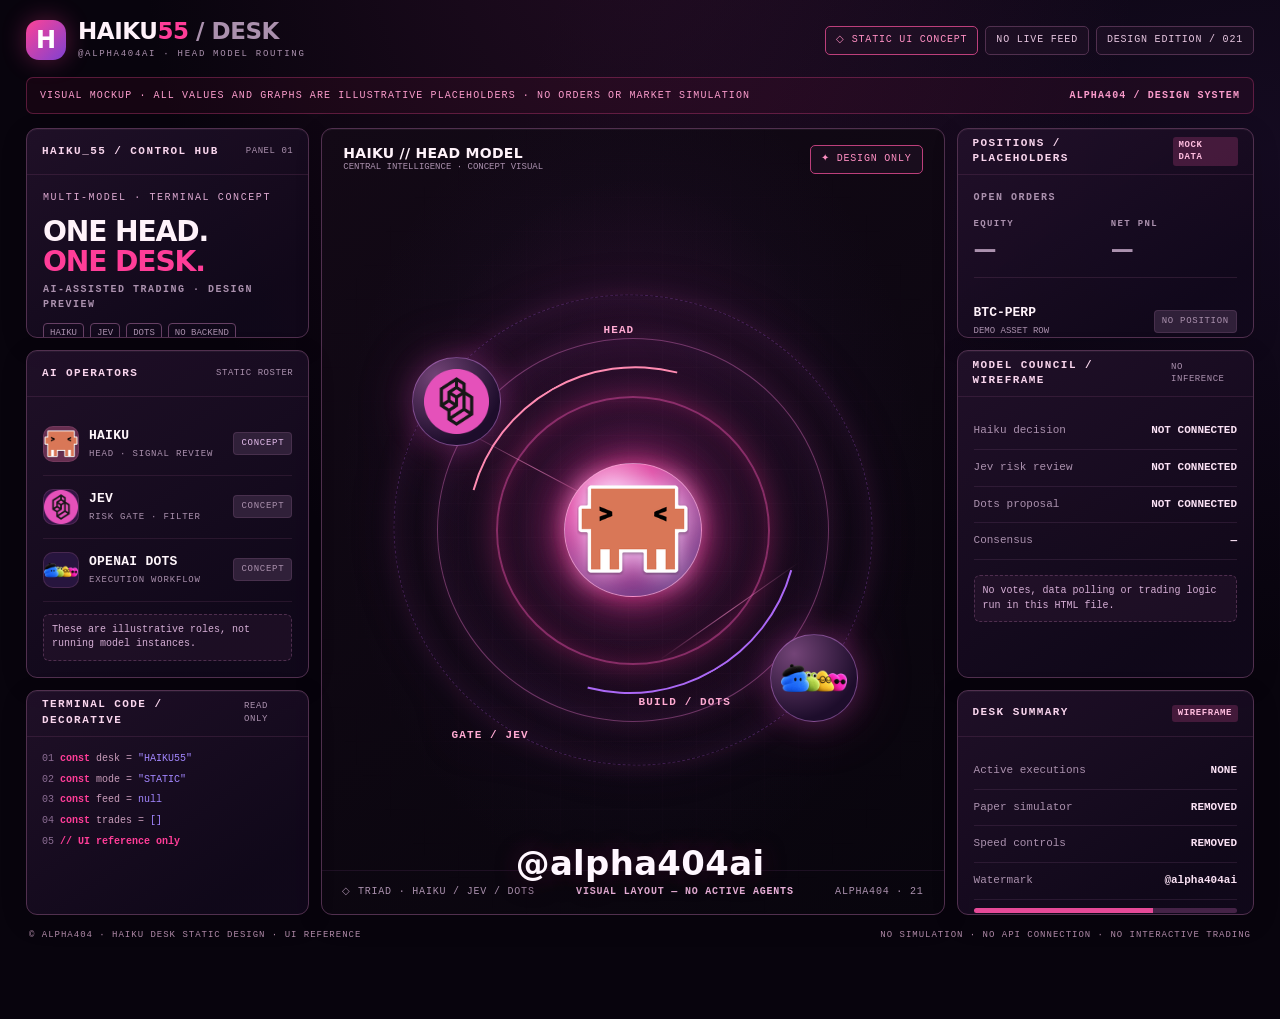
==== commit 4e348580: "refactor: replace terminal 21 simulator with static branded UI mockup" ====
--- a/frontend/legacy/21-haiku-desk.html
+++ b/frontend/legacy/21-haiku-desk.html
@@ -1,1247 +1,117 @@
-<!doctype html><html lang="en"><head><meta charset="utf-8"><meta name="viewport" content="width=device-width,initial-scale=1">
-<title>Alpha404 Haiku Desk</title>
-<link rel="preconnect" href="https://fonts.googleapis.com"><link rel="preconnect" href="https://fonts.gstatic.com" crossorigin>
-<link rel="stylesheet" href="https://fonts.googleapis.com/css2?family=Space+Grotesk:wght@400;500;600;700&family=JetBrains+Mono:wght@400;500;600;700&display=swap">
-<style>
-:root{color-scheme:dark;
-  --bg:#07080b;--bg2:#0b0d12;--panel:#0d1016;--panel2:#121620;--line:#1b2130;--line2:#262e40;
-  --text:#e8edf5;--muted:#7d8799;--dim:#3c4558;--up:#22e39a;--down:#ff4d6a;--acc:#b6ff3b;--acc2:#3d8bff;--acc3:#e052c0;--warn:#ffb020;
-  --ui:"Inter",system-ui,sans-serif;--mono:"JetBrains Mono",ui-monospace,Menlo,monospace;--disp:var(--ui);
-  --r:12px;--gap:10px;--pad:14px}
-*{box-sizing:border-box}
-html{font-size:clamp(9px,.68vw,16px)}
-html,body{height:100%;margin:0}
-body{background:var(--bg);color:var(--text);font:400 1rem/1.35 var(--mono);overflow:hidden;-webkit-font-smoothing:antialiased}
-.up{color:var(--up)}.down{color:var(--down)}.mut{color:var(--muted)}.dim{color:var(--dim)}.acc{color:var(--acc)}.acc2{color:var(--acc2)}.warn{color:var(--warn)}
-.tn{font-variant-numeric:tabular-nums}
-canvas{display:block;width:100%;height:100%}
-.pn canvas{position:absolute;inset:0}
-.pn .cw{position:absolute;inset:.6rem var(--pad) var(--pad)}
-.pn.flush .cw{inset:0}
+<!doctype html>
+<html lang="en">
+<head>
+<meta charset="utf-8">
+<meta name="viewport" content="width=device-width,initial-scale=1">
+<meta name="theme-color" content="#08040d">
+<title>Alpha404 — HAIKU Desk · Static HTML Mockup</title>
+<meta name="description" content="HAIKU 5.5 Trading Desk: a static UI concept by @alpha404ai. No live data, simulation or trades.">
+<link rel="stylesheet" href="./mockup.css">
+</head>
+<body class="desk">
+<div class="shell">
+  <header class="header">
+    <div class="brand"><div class="brand-mark">H</div>
+      <div><div class="brand-name">HAIKU<em>55</em> <span class="muted">/ DESK</span></div>
+      <div class="brand-desc">@ALPHA404AI · HEAD MODEL ROUTING</div></div>
+    </div>
+    <div class="header-meta">
+      <span class="pill pink">◇ STATIC UI CONCEPT</span>
+      <span class="pill">NO LIVE FEED</span>
+      <span class="pill">DESIGN EDITION / 021</span>
+    </div>
+  </header>
+  <div class="demo-ribbon"><span>VISUAL MOCKUP · ALL VALUES AND GRAPHS ARE ILLUSTRATIVE PLACEHOLDERS · NO ORDERS OR MARKET SIMULATION</span><strong>ALPHA404 / DESIGN SYSTEM</strong></div>
+  <main class="layout desk-layout">
+    <section class="panel identity">
+      <div class="panel-top"><h2>HAIKU_55 / CONTROL HUB</h2><span class="aux">PANEL 01</span></div>
+      <div class="pad">
+        <div class="brandline">MULTI-MODEL · TERMINAL CONCEPT</div>
+        <div class="big-head">ONE HEAD.<br><span class="light">ONE DESK.</span></div>
+        <div class="smallcaps">AI-ASSISTED TRADING · DESIGN PREVIEW</div>
+        <div class="badges"><span>HAIKU</span><span>JEV</span><span>DOTS</span><span>NO BACKEND</span></div>
+      </div>
+    </section>
 
-.app{height:100%;display:flex;flex-direction:column;gap:var(--gap);padding:var(--gap);position:relative;
-  background:radial-gradient(ellipse at 50% 120%,color-mix(in srgb,var(--acc) 7%,transparent),transparent 60%),radial-gradient(ellipse at 0% 0%,color-mix(in srgb,var(--acc2) 6%,transparent),transparent 50%),var(--bg)}
-.grid{flex:1;min-height:0;display:grid;gap:var(--gap)}
+    <section class="panel spectacle">
+      <div class="scene-top">
+        <div><div class="scene-name">HAIKU // HEAD MODEL</div><div class="scene-caption">CENTRAL INTELLIGENCE · CONCEPT VISUAL</div></div>
+        <div class="pill pink">✦ DESIGN ONLY</div>
+      </div>
+      <div class="scene-middle">
+        <div class="orbit-field" aria-label="Static illustration of Haiku with two surrounding AI assistants">
+          <div class="scene-halo"></div><div class="orbit-ring two"></div><div class="orbit-ring"></div><div class="orbit-ring three"></div><div class="orbit-arc"></div>
+          <div class="connector one"></div><div class="connector two"></div>
+          <div class="main-logo"><img src="../assets/haiku.png" alt="Haiku logo artwork"></div>
+          <div class="satellite sat-jev"><img src="../assets/jev.png" alt="Jev mascot logo"></div>
+          <div class="satellite sat-dots"><img src="../assets/dots.png" alt="Dots mascot artwork"></div>
+          <div class="glyph a">HEAD</div><div class="glyph b">GATE / JEV</div><div class="glyph c">BUILD / DOTS</div>
+        </div>
+      </div>
+      <div class="scene-bottom"><span>◇ TRIAD · HAIKU / JEV / DOTS</span><strong>VISUAL LAYOUT — NO ACTIVE AGENTS</strong><span>ALPHA404 · 21</span></div>
+    </section>
 
-/* ---------- top bar ---------- */
-.topbar{display:flex;align-items:center;gap:1.6rem;height:2.6rem;padding:0 .4rem;white-space:nowrap;overflow:hidden;font-size:.92rem;letter-spacing:.06em;color:var(--muted)}
-.topbar .brand{display:flex;align-items:center;gap:.6rem;color:var(--text);font:700 1.05rem var(--disp);letter-spacing:.14em}
-.topbar .brand i{width:.55rem;height:.55rem;border-radius:50%;background:var(--up);box-shadow:0 0 .6rem var(--up);animation:pulse 1.4s infinite}
-.topbar .brand em{font-style:normal;color:var(--acc)}
-.topbar .tk b{color:var(--text);font-weight:600;margin-left:.45rem}
-.topbar .sp{flex:1}
-.topbar .tcouncil{display:flex;align-items:center;gap:.7rem;flex-shrink:0}
-.topbar .tcouncil span{display:flex;align-items:center;gap:.35rem}
-.topbar .tcouncil img{width:1.6rem;height:1.6rem;object-fit:contain}
-.topbar .clk{color:var(--text)}
-@keyframes pulse{50%{opacity:.35}}
+    <section class="panel positions">
+      <div class="panel-top"><h2>POSITIONS / PLACEHOLDERS</h2><span class="static-tag">MOCK DATA</span></div>
+      <div class="pad">
+        <div class="smallcaps">OPEN ORDERS</div>
+        <div class="metric-strip">
+          <div><div class="metric-name">Equity</div><div class="metric-value void">—</div></div>
+          <div><div class="metric-name">Net PnL</div><div class="metric-value void">—</div></div>
+        </div>
+        <div class="hairline"></div>
+        <div class="position-row"><div><strong>BTC-PERP</strong><small>DEMO ASSET ROW</small></div><span class="status">NO POSITION</span></div>
+        <div class="position-row"><div><strong>ETH-PERP</strong><small>DEMO ASSET ROW</small></div><span class="status">NO POSITION</span></div>
+        <div class="position-row"><div><strong>SOL-PERP</strong><small>DEMO ASSET ROW</small></div><span class="status">NO POSITION</span></div>
+      </div>
+    </section>
 
-/* ---------- panel ---------- */
-.pn{position:relative;min-width:0;min-height:0;display:flex;flex-direction:column;overflow:hidden;
-  background:linear-gradient(180deg,var(--panel2),var(--panel));border:1px solid var(--line);border-radius:var(--r)}
-.pn>.ph{display:flex;align-items:center;gap:.8rem;padding:var(--pad) var(--pad) .2rem;font-size:.92rem;letter-spacing:.16em;color:var(--muted);white-space:nowrap;z-index:3}
-.pn>.ph b{color:var(--text);font-weight:600}
-.pn>.ph .r{margin-left:auto;display:flex;gap:.5rem;align-items:center;letter-spacing:.08em}
-.pn>.bd{flex:1;min-height:0;position:relative;padding:.6rem var(--pad) var(--pad)}
-.pn.flush>.bd{padding:0}
-.pn.flush>.ph{position:absolute;left:0;right:0;top:0;background:linear-gradient(180deg,color-mix(in srgb,var(--panel) 85%,transparent),transparent)}
-.pill{display:inline-flex;align-items:center;gap:.4rem;font-size:.82rem;letter-spacing:.12em;padding:.22rem .6rem;border:1px solid var(--line2);border-radius:.4rem;color:var(--muted);background:color-mix(in srgb,var(--bg) 60%,transparent)}
-.pill.live{color:var(--up);border-color:color-mix(in srgb,var(--up) 45%,transparent)}
-.pill.live::before{content:"";width:.45rem;height:.45rem;border-radius:50%;background:currentColor;box-shadow:0 0 .5rem currentColor;animation:pulse 1.3s infinite}
-.pill.acc{color:var(--acc);border-color:color-mix(in srgb,var(--acc) 45%,transparent)}
-.pill.warn{color:var(--warn);border-color:color-mix(in srgb,var(--warn) 50%,transparent)}
-.pill.down{color:var(--down);border-color:color-mix(in srgb,var(--down) 50%,transparent)}
-.pill.solid{background:var(--acc);color:var(--bg);border-color:var(--acc)}
-.lbl{font-size:.8rem;letter-spacing:.16em;color:var(--muted)}
-.flash-up{animation:fu 1s}.flash-dn{animation:fd 1s}
-@keyframes fu{from{background:color-mix(in srgb,var(--up) 22%,transparent)}}
-@keyframes fd{from{background:color-mix(in srgb,var(--down) 22%,transparent)}}
+    <section class="panel agents">
+      <div class="panel-top"><h2>AI OPERATORS</h2><span class="aux">STATIC ROSTER</span></div>
+      <div class="pad">
+        <div class="agent-row"><div class="agent-left"><div class="avatar haiku"><img src="../assets/haiku.png" alt=""></div><div><div class="agent-name">HAIKU</div><div class="agent-role">HEAD · SIGNAL REVIEW</div></div></div><span class="status nominal">CONCEPT</span></div>
+        <div class="agent-row"><div class="agent-left"><div class="avatar jev"><img src="../assets/jev.png" alt=""></div><div><div class="agent-name">JEV</div><div class="agent-role">RISK GATE · FILTER</div></div></div><span class="status">CONCEPT</span></div>
+        <div class="agent-row"><div class="agent-left"><div class="avatar dots"><img src="../assets/dots.png" alt=""></div><div><div class="agent-name">OPENAI DOTS</div><div class="agent-role">EXECUTION WORKFLOW</div></div></div><span class="status">CONCEPT</span></div>
+        <div class="dashed" style="margin-top:12px">These are illustrative roles, not running model instances.</div>
+      </div>
+    </section>
 
-/* ---------- hero ---------- */
-.hero{display:flex;flex-direction:column;height:100%;gap:.4rem}
-.hero .big{font:700 4.2rem/1 var(--ui);letter-spacing:-.02em;display:flex;align-items:flex-start;gap:.3rem}
-.hero .big small{font-size:.45em;color:var(--muted);margin-top:.3em;font-weight:500}
-.hero .sub{font-size:1.05rem}
-.hero .spark{flex:1;min-height:3rem;position:relative}
-.hero .tiles{display:grid;grid-template-columns:repeat(3,1fr);gap:.6rem}
-.tile{background:color-mix(in srgb,var(--bg) 55%,transparent);border:1px solid var(--line);border-radius:calc(var(--r)*.7);padding:.6rem .8rem}
-.tile .lbl{display:block;margin-bottom:.3rem}
-.tile b{font:700 1.6rem/1 var(--ui)}
+    <section class="panel council">
+      <div class="panel-top"><h2>MODEL COUNCIL / WIREFRAME</h2><span class="aux">NO INFERENCE</span></div>
+      <div class="pad">
+        <div class="stats-line"><span>Haiku decision</span><strong>NOT CONNECTED</strong></div>
+        <div class="stats-line"><span>Jev risk review</span><strong>NOT CONNECTED</strong></div>
+        <div class="stats-line"><span>Dots proposal</span><strong>NOT CONNECTED</strong></div>
+        <div class="stats-line"><span>Consensus</span><strong>—</strong></div>
+        <div class="dashed" style="margin-top:15px">No votes, data polling or trading logic run in this HTML file.</div>
+      </div>
+    </section>
 
-/* ---------- council ---------- */
-.council{display:flex;flex-direction:column;gap:.55rem;height:100%}
-.mdl{display:grid;grid-template-columns:4.2rem 1fr 4.6rem;gap:.8rem;align-items:center}
-.mdl .av{width:4.2rem;height:4.2rem;border-radius:.8rem;border:1px solid var(--line2);background:color-mix(in srgb,var(--bg) 70%,transparent);display:grid;place-items:center;position:relative;overflow:hidden}
-.mdl .av img{width:78%;height:78%;object-fit:contain}
-.mdl .av::after{content:"";position:absolute;inset:0;border-radius:inherit;box-shadow:inset 0 0 0 1px var(--mc,transparent);opacity:0;transition:opacity .3s}
-.mdl.on .av::after{opacity:1}
-.mdl .nm{font:700 1.15rem var(--ui);letter-spacing:.02em;color:var(--mc)}
-.mdl .nm span{font:400 .75rem var(--mono);letter-spacing:.14em;color:var(--muted);margin-left:.6rem}
-.mdl .th{margin-top:.3rem;font-size:.9rem;color:var(--muted);border-left:2px solid var(--line2);padding:.25rem .6rem;background:color-mix(in srgb,var(--bg) 50%,transparent);border-radius:0 .3rem .3rem 0;white-space:nowrap;overflow:hidden;text-overflow:ellipsis}
-.mdl .th i{display:inline-block;width:.45rem;height:.9rem;background:var(--muted);vertical-align:-.1rem;animation:pulse .7s infinite;margin-left:1px}
-.mdl .vt{display:flex;flex-direction:column;align-items:stretch;gap:.35rem;font-size:.78rem;text-align:center}
-.mdl .vt b{border:1px solid var(--line2);border-radius:.35rem;padding:.25rem 0;letter-spacing:.14em;color:var(--muted);font-weight:500}
-.mdl .vt b.L{color:var(--up);border-color:color-mix(in srgb,var(--up) 50%,transparent);background:color-mix(in srgb,var(--up) 10%,transparent)}
-.mdl .vt b.S{color:var(--down);border-color:color-mix(in srgb,var(--down) 50%,transparent);background:color-mix(in srgb,var(--down) 10%,transparent)}
-.mdl .cf{display:flex;align-items:center;gap:.4rem;color:var(--muted)}
-.mdl .cf u{flex:1;height:3px;background:var(--line2);border-radius:2px;position:relative;text-decoration:none}
-.mdl .cf u i{position:absolute;left:0;top:0;bottom:0;border-radius:2px;background:var(--mc);transition:width .4s}
-.cons{margin-top:auto;display:grid;grid-template-columns:auto 1fr auto 1.3fr;gap:.8rem;align-items:center;font-size:.85rem;letter-spacing:.12em;color:var(--muted)}
-.cons .bars{display:flex;gap:.3rem}.cons .bars i{flex:1;height:.4rem;border-radius:.2rem;background:var(--line2);transition:background .3s}
-.cons .dec{border:1px solid var(--line2);border-radius:.5rem;padding:.55rem .8rem;text-align:center;color:var(--muted);letter-spacing:.14em}
-.cons .dec.go{color:var(--bg);background:var(--acc);border-color:var(--acc);font-weight:700}
+    <section class="panel console">
+      <div class="panel-top"><h2>TERMINAL CODE / DECORATIVE</h2><span class="aux">READ ONLY</span></div>
+      <div class="terminal">
+        <div><span>01</span> <b>const</b> desk = <em>"HAIKU55"</em></div>
+        <div><span>02</span> <b>const</b> mode = <em>"STATIC"</em></div>
+        <div><span>03</span> <b>const</b> feed = <em>null</em></div>
+        <div><span>04</span> <b>const</b> trades = <em>[]</em></div>
+        <div><span>05</span> <b>// UI reference only</b></div>
+      </div>
+    </section>
 
-/* ---------- tables / lists ---------- */
-.tbl{display:flex;flex-direction:column;gap:.35rem;font-size:.95rem}
-.tbl .row{display:grid;align-items:center;gap:.6rem;padding:.45rem .6rem;border-radius:.45rem;border:1px solid transparent;background:color-mix(in srgb,var(--bg) 40%,transparent)}
-.tbl .row.hl{border-color:color-mix(in srgb,var(--up) 55%,transparent);background:color-mix(in srgb,var(--up) 9%,transparent)}
-.tbl .row.hd{background:none;color:var(--dim);font-size:.75rem;letter-spacing:.14em;padding:0 .6rem}
-.tag{font-size:.75rem;letter-spacing:.1em;text-align:center;padding:.2rem 0;border-radius:.3rem;border:1px solid}
-.tag.L,.tag.TP{color:var(--up);border-color:color-mix(in srgb,var(--up) 50%,transparent);background:color-mix(in srgb,var(--up) 10%,transparent)}
-.tag.S,.tag.SL{color:var(--down);border-color:color-mix(in srgb,var(--down) 50%,transparent);background:color-mix(in srgb,var(--down) 10%,transparent)}
-.tag.TIME{color:var(--warn);border-color:color-mix(in srgb,var(--warn) 50%,transparent)}
-.kv{display:flex;justify-content:space-between;align-items:baseline;padding:.32rem 0;border-bottom:1px dashed var(--line);font-size:.92rem}
-.kv span{color:var(--muted);letter-spacing:.1em;font-size:.82rem}
-.mgrid{display:grid;gap:.6rem;height:100%}
-.mgrid .m{border:1px solid var(--line);border-radius:calc(var(--r)*.6);padding:.6rem .7rem;display:flex;flex-direction:column;justify-content:space-between;background:color-mix(in srgb,var(--bg) 45%,transparent)}
-.mgrid .m b{font:700 1.5rem/1.1 var(--ui)}
-.mgrid .m small{font-size:.75rem;color:var(--dim)}
-
-/* ---------- log bar ---------- */
-.logbar{height:2.2rem;display:flex;align-items:center;gap:1rem;font-size:.88rem;color:var(--muted);letter-spacing:.06em;overflow:hidden;white-space:nowrap;border-top:1px solid var(--line);padding:0 .4rem}
-.logbar .lb{color:var(--dim);letter-spacing:.16em}
-.logbar .stream{flex:1;overflow:hidden;position:relative;height:100%;display:flex;align-items:center;mask-image:linear-gradient(90deg,transparent,#000 4%,#000 92%,transparent)}
-.logbar .stream div{display:flex;gap:2.4rem;position:absolute;left:0;white-space:nowrap}
-.logbar .st{color:var(--up)}
-
-/* ---------- controls + overlays ---------- */
-.ctl{position:fixed;right:1.2rem;bottom:3rem;z-index:50;display:flex;gap:.25rem;padding:.3rem;border-radius:.6rem;background:color-mix(in srgb,var(--panel) 92%,transparent);border:1px solid var(--line2);transition:opacity .4s;opacity:0}
-.ctl button{font:500 .8rem var(--mono);letter-spacing:.08em;background:none;color:var(--muted);border:1px solid transparent;border-radius:.4rem;padding:.35rem .6rem;cursor:pointer}
-.ctl button:hover{color:var(--text)}.ctl button.on{color:var(--bg);background:var(--acc)}
-.clean .ctl{display:none}
-.wm{position:absolute;left:50%;bottom:1.4rem;transform:translateX(-50%);font:700 2.4rem var(--ui);color:#fff;opacity:.9;letter-spacing:.01em;pointer-events:none;z-index:4;text-shadow:0 2px 20px rgba(0,0,0,.6)}
-.nowm .wm{display:none}
-.toast{position:absolute;left:50%;top:44%;transform:translate(-50%,-50%);z-index:6;pointer-events:none;text-align:center}
-.toast div{animation:tst 2.2s forwards;font:800 4.4rem/1 var(--ui);letter-spacing:-.02em}
-.toast span{display:block;font:500 1rem var(--mono);letter-spacing:.3em;margin-top:.5rem}
-@keyframes tst{0%{opacity:0;transform:scale(1.25);filter:blur(8px)}12%{opacity:1;transform:scale(1);filter:blur(0)}75%{opacity:1}100%{opacity:0;transform:translateY(-1.5rem)}}
-
-/* ---------- panel styles ---------- */
-.st-glass .pn{background:color-mix(in srgb,var(--panel) 72%,transparent);backdrop-filter:blur(10px)}
-.st-neon .pn{border-color:color-mix(in srgb,var(--acc) 35%,var(--line));box-shadow:0 0 0 1px color-mix(in srgb,var(--acc) 10%,transparent),0 0 2rem color-mix(in srgb,var(--acc) 8%,transparent),inset 0 0 2rem color-mix(in srgb,var(--acc) 4%,transparent)}
-.st-brutal .pn{border-radius:0;border:2px solid var(--text);background:var(--panel)}
-.st-brutal .pn>.ph{background:var(--text);color:var(--bg);padding:.3rem .7rem;font-weight:700}
-.st-brutal .pn>.ph b{color:var(--bg)}
-.st-brutal .pn.flush>.ph{position:relative;background:var(--text)}
-.st-brutal .pill{border-radius:0}
-.st-brutal .pn>.ph .pill{background:var(--bg);border-color:var(--bg)}
-.st-brutal .tile,.st-brutal .mgrid .m,.st-brutal .mdl .av,.st-brutal .tbl .row,.st-brutal .cons .dec{border-radius:0}
-.st-hud .pn{border-radius:2px;border-color:color-mix(in srgb,var(--acc) 22%,transparent);background:color-mix(in srgb,var(--panel) 80%,transparent)}
-.st-hud .pn::before,.st-hud .pn::after{content:"";position:absolute;width:1rem;height:1rem;border:2px solid var(--acc);z-index:5;pointer-events:none}
-.st-hud .pn::before{top:-1px;left:-1px;border-right:0;border-bottom:0}.st-hud .pn::after{bottom:-1px;right:-1px;border-left:0;border-top:0}
-.st-term .app::after{content:"";position:fixed;inset:0;pointer-events:none;z-index:60;background:repeating-linear-gradient(0deg,rgba(0,0,0,.22) 0 1px,transparent 1px 3px)}
-.st-term .app::before{content:"";position:fixed;inset:0;pointer-events:none;z-index:61;box-shadow:inset 0 0 12rem rgba(0,0,0,.85)}
-.st-term .pn{border-radius:3px;text-shadow:0 0 .35rem color-mix(in srgb,var(--up) 60%,transparent)}
-.st-term .hero .big,.st-term .tile b,.st-term .mgrid .m b{font-family:var(--mono)}
-.st-paper .pn{box-shadow:0 1px 0 var(--line2),0 .8rem 2rem rgba(0,0,0,.06)}
-.st-paper .app{background:var(--bg)}
-.st-paper{color-scheme:light}
-.st-paper .wm{color:var(--text);text-shadow:none;opacity:.75}
-.st-paper .pn.flush>.ph{background:linear-gradient(180deg,var(--panel),transparent)}
-
-/* ---------- desk windows (kit-w3) ---------- */
-.brandp{background:none!important;border:0!important;box-shadow:none!important;backdrop-filter:none!important}
-.brandp>.ph{display:none}
-.brandb{display:flex;align-items:center;gap:1.2rem;height:100%}
-.brandb .bl{width:4.6rem;height:4.6rem;border-radius:1rem;background:var(--acc);display:grid;place-items:center;box-shadow:0 0 2.4rem color-mix(in srgb,var(--acc) 60%,transparent);flex-shrink:0}
-.brandb .bl img{width:72%;height:72%;object-fit:contain;filter:brightness(0) invert(1)}
-.brandb .bt{display:flex;flex-direction:column;line-height:.95}
-.brandb .bt b{font:800 2.6rem var(--ui);letter-spacing:.01em;color:var(--text)}
-.brandb .bt b.g{background:linear-gradient(90deg,var(--acc),var(--acc3));-webkit-background-clip:text;background-clip:text;color:transparent}
-.brandb .bt span{margin-top:.6rem;font-size:.78rem;letter-spacing:.22em;color:var(--muted)}
-.ops{display:flex;flex-direction:column;gap:.75rem}
-.op{display:grid;grid-template-columns:1fr auto 5rem;grid-template-rows:auto .3rem;gap:.25rem .8rem;align-items:center}
-.op .nm{font-weight:700;letter-spacing:.08em}.op .v{color:var(--acc)}
-.op .st{grid-row:1/3;grid-column:3;text-align:center;font-size:.78rem;letter-spacing:.1em;padding:.4rem 0;border-radius:.35rem;border:1px solid var(--line2);background:color-mix(in srgb,var(--bg) 60%,transparent);color:var(--muted)}
-.op .st.hot{background:var(--acc);border-color:var(--acc);color:#fff;box-shadow:0 0 1rem color-mix(in srgb,var(--acc) 60%,transparent)}
-.op .st.cool{background:color-mix(in srgb,var(--acc2) 70%,transparent);border-color:var(--acc2);color:#fff}
-.op u{grid-column:1/3;height:.3rem;background:var(--line2);border-radius:.2rem;text-decoration:none;position:relative}
-.op u i{position:absolute;left:0;top:0;bottom:0;border-radius:.2rem;background:linear-gradient(90deg,var(--acc3),var(--acc));transition:width .4s}
-.code{font-size:.86rem;line-height:1.65;white-space:pre;overflow:hidden}
-.code div{display:flex;gap:1rem;padding:0 .3rem;border-left:2px solid transparent}
-.code div.on{background:color-mix(in srgb,var(--acc) 16%,transparent);border-left-color:var(--acc)}
-.code i{font-style:normal;color:var(--dim);width:1.4rem;flex-shrink:0}
-.code .k{color:var(--acc)}.code .s{color:var(--acc2)}.code .n{color:var(--warn)}.code .cm{color:var(--muted)}
-.code .cur{display:inline-block;width:.5rem;height:1em;background:var(--acc);vertical-align:-.15em;margin-left:2px;animation:pulse .8s infinite}
-.clog{flex:1;min-height:0;overflow:hidden;font-size:.78rem}
-.clog div{display:grid;grid-template-columns:5.6rem 5rem 1fr;gap:.5rem;white-space:nowrap}
-.clog i{font-style:normal;color:var(--dim)}.clog b{color:var(--acc);font-weight:500}.clog span{overflow:hidden;text-overflow:ellipsis}
-.pos.tbl .row{padding:.4rem .5rem}
-.net{display:flex;align-items:center;gap:1rem;margin-top:.6rem}.net b{font-size:1.2rem}
-.dstat{display:grid;grid-template-columns:repeat(3,1fr);gap:.5rem;margin-top:.5rem}.dstat .lbl{display:block}.dstat b{font-size:1rem}
-.stripp{background:color-mix(in srgb,var(--bg) 82%,transparent)!important}
-.stripp>.ph{display:none}
-.stripp>.bd{display:flex;align-items:center;gap:1.4rem;padding:.6rem 1.2rem!important}
-.hand{display:flex;gap:1.6rem;flex:1}
-.hand div{display:grid;grid-template-columns:auto auto;gap:.2rem .6rem;font-size:.8rem;letter-spacing:.08em;min-width:6rem}
-.hand b{color:var(--acc)}.hand u{grid-column:1/3;height:.35rem;background:var(--line2);border-radius:.2rem;position:relative;text-decoration:none}
-.hand u i{position:absolute;inset:0 auto 0 0;background:var(--acc);border-radius:.2rem;transition:width .4s}
-.sep{width:1px;align-self:stretch;background:var(--line2)}
-.tick{display:flex;gap:2rem}.tick div{display:grid;grid-template-columns:auto 5rem;grid-template-rows:auto auto;gap:0 .8rem;align-items:center}
-.tick span{font-weight:700}.tick b{grid-column:1}.tick em{font-style:normal;font-size:.78rem}.tick canvas{grid-column:2;grid-row:1/3;position:static;height:2.2rem}
-.pn.ghost{background:transparent!important;border:0!important;box-shadow:none!important}
-
-:root{ --bg:#07040a;--panel:#100a14;--panel2:#140c19;--line:#2a1a2e;--line2:#3a2440;--text:#fdf2f8;--muted:#a88aa0;--dim:#5e4658;--up:#3ef2b0;--down:#ff4f7b;--acc:#ff3d8b;--acc2:#8f7dff;--acc3:#ff8ac0;--warn:#ffc857;--ui:'Space Grotesk',sans-serif;--r:12px }
-.wm{bottom:auto;top:1.4rem;font-size:2rem}.brandb .bt b{font-size:2.3rem}.st-glass .pn:not(.ghost){background:color-mix(in srgb,var(--panel) 66%,transparent)}
-</style></head>
-<body class="st-glass">
-<div class="app" id="app"><header class="topbar" id="topbar"></header><main class="grid" id="grid"></main><footer class="logbar" id="logbar"></footer></div>
-<script>window.LOGOS={"jev": "[data-uri]", "claude": "[data-uri]", "dots": "[data-uri]", "haiku": "[data-uri]"};</script>
-<script>
-/* ALPHA404 market + council simulator.
-   BTC is the detailed instrument (book, tape, candles). Other assets run lighter walks.
-   Four models vote, think out loud and message each other. Equity history is built
-   from simulated daily trades so every stat on screen comes from the same ledger. */
-(function(){
-const rnd=(a,b)=>a+Math.random()*(b-a);
-const pick=a=>a[(Math.random()*a.length)|0];
-const clamp=(v,a,b)=>Math.max(a,Math.min(b,v));
-const randn=()=>{let u=0,v=0;while(!u)u=Math.random();while(!v)v=Math.random();return Math.sqrt(-2*Math.log(u))*Math.cos(2*Math.PI*v);};
-const nf=(v,d)=>Math.abs(v).toLocaleString('en-US',{minimumFractionDigits:d,maximumFractionDigits:d});
-const F={
-  usd:(v,d=2)=>(v<0?'-':'')+'$'+nf(v,d),
-  sUsd:(v,d=2)=>(v>=0?'+':'-')+'$'+nf(v,d),
-  pct:(v,d=2)=>(v>=0?'+':'')+v.toFixed(d)+'%',
-  px:(p,d)=>nf(p,d==null?(p>=1000?1:p>=10?2:4):d),
-  num:(v,d=0)=>nf(v,d),
-  big:v=>{const a=Math.abs(v);return (v<0?'-':'')+(a>=1e9?(a/1e9).toFixed(2)+'B':a>=1e6?(a/1e6).toFixed(2)+'M':a>=1e3?(a/1e3).toFixed(1)+'K':a.toFixed(0));},
-  hms:d=>d.toTimeString().slice(0,8),
-  sgn:(v,d=2)=>(v>=0?'+':'')+v.toFixed(d),
-};
-
-const MODELS={
-  claude:{id:'claude',name:'CLAUDE OPUS 5.5',short:'CLAUDE',role:'FUNDING · MACRO',color:'#e07a54',style:'funding'},
-  jev:{id:'jev',name:'JEV',short:'JEV',role:'LIQUIDITY · STRUCTURE',color:'#e052c0',style:'liquidity'},
-  dots:{id:'dots',name:'OPENAI DOTS',short:'DOTS',role:'ORDER BOOK · ARB',color:'#3d8bff',style:'arb'},
-  haiku:{id:'haiku',name:'CLAUDE HAIKU 5.5',short:'HAIKU',role:'HEAD · ORCHESTRATOR',color:'#ff4fa3',style:'orchestrator'},
-  orb:{id:'orb',name:'ORB',short:'ORB',role:'MOMENTUM · RISK',color:'#e8eef5',style:'momentum'},
-};
-const ASSETS=[
-  {s:'BTC',px:84144,v:.00006},{s:'ETH',px:3412.8,v:.00009},{s:'SOL',px:142.6,v:.00012},{s:'HYPE',px:41.82,v:.00016},
-  {s:'DOGE',px:.1624,v:.00014},{s:'XRP',px:2.184,v:.00011},{s:'SUI',px:3.412,v:.00015},{s:'LINK',px:15.84,v:.00012},
-];
-const VENUES=['BINANCE','BYBIT','OKX','HL','COINBASE'];
-
-function Sim(cfg){
-  const o=Object.assign({start:10000,lev:20,riskPct:.8,tickMs:200,candleTicks:5,hist:160,levels:18,
-    models:['claude','jev','dots'],assets:6,pace:3,edge:1.4,vote:.35,days:90,winP:.58,payoff:.85,tradesDay:[1,3]},cfg||{});
-  const models=o.models.map(id=>Object.assign({},MODELS[id]||MODELS.orb));
-  const ev={}, S={speed:1,paused:false};
-  const api={o,S,F,MODELS,VENUES,models,rnd,randn,pick,clamp,on:(k,f)=>((ev[k]=ev[k]||[]).push(f),api)};
-  const emit=(k,...a)=>{ if(!S.warm) (ev[k]||[]).forEach(f=>f(...a)); };
-  const B=()=>S.as[0];
-
-  /* ---------- helpers ---------- */
-  const tickOf=a=>a.base>=10000?.5:a.base>=1000?.05:a.base>=10?.01:a.base>=1?.0005:.00001;
-  const round=(a,p)=>{ const t=a.tick; return Math.round(p/t)*t; };
-  const mk=(p,t)=>({o:p,h:p,l:p,c:p,v:0,bv:0,t});
-
-  function regime(){
-    const r=Math.random();
-    S.regime=r<.42?'TREND':r<.78?'RANGE':'BREAKOUT';
-    S.drift=S.regime==='TREND'?rnd(-1,1):S.regime==='BREAKOUT'?(Math.random()<.5?-1:1)*rnd(1.6,2.6):0;
-    S.volK=S.regime==='RANGE'?.75:S.regime==='BREAKOUT'?1.6:1;
-    S.anchor=B().px; emit('regime',S.regime);
-  }
-
-  /* ---------- per-tick market ---------- */
-  function walkAll(){
-    if(Math.random()<.006) regime();
-    const g=randn();                                  // shared factor -> correlation
-    S.as.forEach((a,i)=>{
-      const sd=a.px*a.v*S.volK;
-      let b=(i===0?S.drift*sd*.2:S.drift*sd*.12)+(a.d||0)*sd*.1;
-      if(i===0&&S.regime==='RANGE') b+=(S.anchor-a.px)*.03;
-      const pos=S.pos.find(p=>p.a===a.s); if(pos&&Math.random()<.17) b+=pos.side*sd*.55*o.edge;
-      const z=g*.68+randn()*.73;
-      a.prev=a.px; a.px=Math.max(a.tick,round(a,a.px+b+z*sd));
-      if(Math.random()<.004) a.d=rnd(-1,1);
-      a.hi24=Math.max(a.hi24,a.px); a.lo24=Math.min(a.lo24,a.px);
-    });
-  }
-  function prints(d){
-    const a=B(), n=1+(Math.random()*4|0), sd=a.px*a.v;
-    for(let i=0;i<n;i++){
-      const side=Math.random()<(.5+Math.tanh(d/sd/1.2)*.35)?1:-1;
-      const sz=+Math.exp(randn()*1.1-1.9).toFixed(3);
-      const p={side,sz,px:a.px,usd:sz*a.px,t:S.clock,venue:pick(VENUES)};
-      S.cvd+=side*sz; side>0?S.buyV+=sz:S.sellV+=sz;
-      S.cur.v+=sz; if(side>0) S.cur.bv+=sz;
-      S.vwapPV+=a.px*sz; S.vwapV+=sz;
-      S.prints.unshift(p); if(S.prints.length>160) S.prints.pop();
-      emit('print',p);
-    }
-    S.buyV*=.996; S.sellV*=.996;
-  }
-  function book(){
-    const a=B(), st=a.step, bb=Math.floor(a.px/st)*st;
-    if(Math.random()<.06){ const k=(Math.random()<.5?-1:1)*st*(2+(Math.random()*(o.levels-3)|0)); S.walls.set(bb+k,rnd(6,22)); }
-    for(const [p,s] of S.walls){ const n=s*.988-(Math.abs(p-a.px)<st*1.5?2.5:0); if(n<.6) S.walls.delete(p); else S.walls.set(p,n); }
-    const lv=(p,i)=>({p,s:+(rnd(.3,2.4)*(1+i*.1)+(S.walls.get(p)||0)).toFixed(3)});
-    S.book={bids:[],asks:[]};
-    for(let i=0;i<o.levels;i++){ S.book.bids.push(lv(bb-i*st,i)); S.book.asks.push(lv(bb+(i+1)*st,i)); }
-    const sb=S.book.bids.reduce((s,l)=>s+l.s,0), sa=S.book.asks.reduce((s,l)=>s+l.s,0);
-    S.imb=sb/(sb+sa);
-    let w=null; S.book.bids.concat(S.book.asks).forEach(l=>{ if(!w||l.s>w.s) w=l; }); S.wall=w;
-  }
-  function macro(){
-    VENUES.forEach(v=>{ S.funding[v]=clamp(S.funding[v]+randn()*.0006+(.008-S.funding[v])*.002+S.bias*.0002,-.06,.08); S.lat[v]=clamp(S.lat[v]+randn()*.6+(S.latBase[v]-S.lat[v])*.08,1,60); });
-    S.oi=Math.max(5e9,S.oi*(1+randn()*.0004+S.bias*.0001)); S.vol24+=Math.abs(randn())*2e6;
-    S.basis=clamp(S.basis+randn()*.002,-.2,.4);
-    S.spread=clamp(S.spread+randn()*.004+(.02-S.spread)*.02,0,.12);
-    if(Math.random()<(S.regime==='BREAKOUT'?.05:.012)){
-      const side=Math.random()<.5?1:-1, usd=Math.exp(randn()*1.2+11.5);
-      const l={side,usd,a:pick(S.as.slice(0,o.assets)).s,venue:pick(VENUES),t:S.clock};
-      S.liqs.unshift(l); if(S.liqs.length>40) S.liqs.pop(); side>0?S.liqL+=usd:S.liqS+=usd; emit('liq',l);
-    }
-  }
-  const ema=(arr,n)=>{ const k=2/(n+1); let e=arr[0]; for(let i=1;i<arr.length;i++) e=arr[i]*k+e*(1-k); return e; };
-
-  /* ---------- models ---------- */
-  function models_(){
-    const a=B(); S.mom.push(a.px); if(S.mom.length>25) S.mom.shift();
-    const sd=a.px*a.v, m=(a.px-S.mom[0])/25/sd;
-    const fnd=VENUES.reduce((s,v)=>s+S.funding[v],0)/VENUES.length;
-    S.ag.forEach((g,i)=>{
-      const st=models[i].style;
-      let tgt=st==='funding'?Math.tanh(-fnd*40+S.drift*.6+m*.5)
-        :st==='liquidity'?Math.tanh((S.imb-.5)*9+m*.6)
-        :st==='arb'?Math.tanh(S.cvdSlope*2+m*.5)
-        :Math.tanh(m*1.4+S.drift*.8);
-      g.c=clamp(g.c+(tgt-g.c)*.1+randn()*.06,-1,1);
-      g.vote=g.c>o.vote?1:g.c<-o.vote?-1:0; g.conf=Math.round(50+Math.abs(g.c)*46);
-    });
-    const mean=S.ag.reduce((s,g)=>s+g.c,0)/S.ag.length, sg=Math.sign(mean)||1;
-    S.cons=S.ag.filter(g=>g.vote===sg).length; if(!S.warm){ S.wait=(S.wait||0)+(!S.pos.find(p=>p.a==='BTC')&&S.cool<=0&&S.cons<S.need?1:0); } S.bias=mean; S.need=S.ag.length>=4?Math.ceil(S.ag.length*.7):2;
-    S.edge=Math.abs(mean)*S.cons/S.ag.length*6;
-  }
-  const W=()=>S.wall?F.px(S.wall.p,0):'-';
-  const THINK={
-    funding:g=>{ const f=VENUES.reduce((s,v)=>s+S.funding[v],0)/VENUES.length*100;
-      return pick(g.vote? [`Funding ${f.toFixed(3)}%. ${f<0?'Shorts paying':'Longs crowded'}. Lean ${g.vote>0?'long':'short'}.`,`Basis ${S.basis.toFixed(2)}%. Macro tape ${g.vote>0?'supportive':'heavy'}.`]
-        :[`Funding ${f.toFixed(3)}% neutral. No edge here.`,`OI ${F.big(S.oi)} flat. Waiting on funding flip.`]); },
-    liquidity:g=>{ const r=S.range;
-      return pick(g.vote? [`Liq wall ${W()} · ${S.wall?S.wall.s.toFixed(1):0} BTC. ${g.vote>0?'Bid absorbing':'Offer stacking'}.`,`Sweep below ${F.px(r.lo,0)} done. Structure ${g.vote>0?'higher low':'lower high'}.`]
-        :[`Range ${F.px(r.lo,0)}-${F.px(r.hi,0)}. No break yet.`,`Book ${(S.imb*100).toFixed(0)}% bid. Walls thin.`]); },
-    arb:g=>{ const s=S.spread;
-      return pick(g.vote? [`Spread HL/OKX ${s.toFixed(3)}%. CVD ${S.cvd>=0?'+':''}${S.cvd.toFixed(1)} confirms.`,`Lead-lag ${S.lat.HL.toFixed(0)}ms. ${g.vote>0?'Bids lifting':'Offers hit'} on 3 venues.`]
-        :[`Spread HL/OKX ${s.toFixed(2)}%. Below fees.`,`Queue position weak. Skip.`]); },
-    orchestrator:g=>{ const n=S.ag.filter(a=>a.vote!==0).length;
-      return pick(g.vote? [`Routing ${g.vote>0?'long':'short'}. ${n}/${S.ag.length} desks agree. Handoff to executor.`,`Gate ${(.8+Math.abs(g.c)*.15).toFixed(2)} cleared. Size ${(S.edge*.1+.2).toFixed(2)} BTC.`]
-        :[`Watching ${S.regime.toLowerCase()} tape. No handoff yet.`,`Risk says hold. Re-scoring in 200ms.`]); },
-    momentum:g=>{ const sl=S.emaSlope;
-      return pick(g.vote? [`EMA21 slope ${sl>=0?'+':''}${sl.toFixed(1)}bp. ${g.vote>0?'Trend up':'Trend down'} intact.`,`Realized vol ${S.rv.toFixed(1)}%. Momentum ${g.vote>0?'long':'short'} ${g.conf}%.`]
-        :[`Vol ${S.rv.toFixed(1)}% compressing. Hands off.`,`Mixed signals on 1s/1m. Flat.`]); },
-  };
-  function think(i){ const g=S.ag[i]; g.thought=THINK[models[i].style](g); g.tAt=S.k; emit('think',i,g.thought); }
-  const MSG={
-    SIG:()=>`SIG ${pick(['long','short'])} ${(Math.random()*.4+.55).toFixed(2)}`,
-    QRY:()=>pick([`wall@${W()}?`,`funding ${pick(VENUES)}?`,`cvd 5m?`,`vol regime?`]),
-    ACK:()=>`ACK ${(Math.random()*9+1).toFixed(1)}ms`,
-    DATA:()=>pick([`cvd ${S.cvd>=0?'+':''}${S.cvd.toFixed(1)}`,`imb ${(S.imb*100).toFixed(0)}%`,`oi ${F.big(S.oi)}`,`spr ${S.spread.toFixed(3)}%`]),
-    SYNC:()=>`SYNC #${(S.k*7+1e5).toFixed(0)}`,
-    VETO:()=>pick(['VETO size>1%','VETO spread','VETO news window']),
-  };
-  function chatter(force){
-    if(!force&&Math.random()>.28) return;
-    const n=models.length, f=(Math.random()*n)|0; let t=(Math.random()*(n-1))|0; if(t>=f) t++;
-    const ty=pick(['SIG','QRY','ACK','DATA','DATA','SYNC','ACK',Math.random()<.15?'VETO':'DATA']);
-    const m={from:f,to:t,type:ty,text:MSG[ty](),ms:+rnd(1.2,14).toFixed(1),t:S.clock};
-    S.msgs.unshift(m); if(S.msgs.length>60) S.msgs.pop(); S.msgN++; emit('msg',m);
-  }
-
-  /* ---------- patterns ---------- */
-  function patterns(){
-    if(S.k%15) return;
-    const a=B(), c=S.candles.slice(-30); if(c.length<20) return;
-    const pc=c[c.length-1].c-c[c.length-10].c, cv=S.cvd-S.cvdHist[0]; const out=[];
-    if(Math.sign(pc)!==Math.sign(cv)&&Math.abs(cv)>3) out.push(['CVD DIVERGENCE',pc>0?-1:1]);
-    if(S.wall&&Math.abs(S.wall.p-a.px)<a.step*2) out.push(['ABSORPTION @ '+F.px(S.wall.p,0),S.wall.p<a.px?1:-1]);
-    if(S.regime==='RANGE') out.push(['RANGE COMPRESSION',0]);
-    if(S.regime==='BREAKOUT') out.push(['BREAKOUT · VOL EXPANSION',Math.sign(S.drift)]);
-    if(Math.abs(S.emaSlope)>2) out.push([S.emaSlope>0?'BULL FLAG 1m':'BEAR FLAG 1m',Math.sign(S.emaSlope)]);
-    if(a.px<=S.range.lo+a.step||a.px>=S.range.hi-a.step) out.push(['LIQUIDITY SWEEP',a.px<=S.range.lo+a.step?1:-1]);
-    if(Math.random()<.3) out.push([pick(['VWAP RECLAIM','DOUBLE BOTTOM 5m','FUNDING DIVERGENCE','OI SPIKE','STOP HUNT']),Math.random()<.5?1:-1]);
-    if(!out.length) return;
-    const [name,dir]=pick(out), p={name,dir,conf:Math.round(rnd(58,94)),tf:pick(['1s','15s','1m','5m']),t:S.clock,px:a.px};
-    S.patterns.unshift(p); if(S.patterns.length>14) S.patterns.pop(); emit('pattern',p);
-  }
-
-  /* ---------- trading ---------- */
-  function openPos(a,side,voters){
-    const sd=a.px*a.v, slD=sd*rnd(12,18)*(a.s==='BTC'?1:1.2), tpD=slD*rnd(1.3,2.1);
-    const riskUsd=S.eq*o.riskPct/100*(a.s==='BTC'?1:.4), qty=riskUsd/slD;
-    const p={id:++S.seq,a:a.s,side,qty,entry:a.px,tp:round(a,a.px+side*tpD),sl:round(a,a.px-side*slD),age:0,upnl:0,
-      ot:S.cur.t,risk:riskUsd,rr:tpD/slD,voters,venue:pick(VENUES),clock:S.clock};
-    S.pos.push(p); emit('open',p);
-    if(a.s==='BTC') for(let k=0;k<voters.length;k++) chatter(true);
-  }
-  function trade(){
-    for(let i=S.pos.length-1;i>=0;i--){
-      const p=S.pos[i], a=S.as.find(x=>x.s===p.a), px=a.px; p.age++;
-      p.upnl=p.side*(px-p.entry)*p.qty;
-      const tp=p.side>0?px>=p.tp:px<=p.tp, sl=p.side>0?px<=p.sl:px>=p.sl;
-      if(tp||sl||p.age>360){
-        const exit=tp?p.tp:sl?p.sl:px, fee=(p.entry+exit)*p.qty*.0002;
-        const pnl=p.side*(exit-p.entry)*p.qty-fee;
-        book_(pnl,p.risk);
-        const t=Object.assign({},p,{exit,pnl,r:pnl/p.risk,why:tp?'TP':sl?'SL':'TIME',ct:S.cur.t,clock:S.clock,hold:p.age*o.tickMs/1000});
-        S.trades.unshift(t); if(S.trades.length>80) S.trades.pop();
-        S.pos.splice(i,1); if(p.a==='BTC') S.cool=Math.round((10+Math.random()*25)/o.pace);
-        emit('close',t);
-      }
-    }
-    // main instrument: council consensus
-    const btc=B();
-    if(!S.pos.find(p=>p.a==='BTC')&&--S.cool<=0&&S.cons>=S.need){
-      const side=Math.sign(S.bias)||1;
-      openPos(btc,side,S.ag.map((g,i)=>g.vote===side?i:-1).filter(i=>i>=0));
-    }
-    // satellites: lighter book of alts
-    if(Math.random()<.012*o.pace&&S.pos.length<4){
-      const a=pick(S.as.slice(1,o.assets)); if(a&&!S.pos.find(p=>p.a===a.s)){
-        const side=Math.random()<.5+S.bias*.3?1:-1; openPos(a,side,[(Math.random()*models.length)|0]); }
-    }
-  }
-  function book_(pnl,risk){
-    S.eq+=pnl; S.n++; S.dayPnl+=pnl; S.rs.push(pnl/risk); if(S.rs.length>400) S.rs.shift();
-    if(pnl>0){S.wins++;S.gw+=pnl;S.streak=Math.max(1,S.streak+1);}else{S.gl-=pnl;S.streak=Math.min(-1,S.streak-1);}
-    S.hi=Math.max(S.hi,S.eq); S.dd=Math.max(S.dd,(S.hi-S.eq)/S.hi);
-    S.eqLive.push(S.eq); if(S.eqLive.length>600) S.eqLive.shift();
-  }
-
-  /* ---------- clock ---------- */
-  function step(){
-    S.k++; S.clock=new Date(S.clock.getTime()+1000/o.candleTicks);
-    const a=B(), before=a.px; walkAll(); const d=a.px-before, c=S.cur;
-    c.h=Math.max(c.h,a.px); c.l=Math.min(c.l,a.px); c.c=a.px;
-    prints(d);
-    if(S.k%2===0||!S.book.bids.length) book();
-    if(S.k%3===0) macro();
-    models_();
-    if(!S.warm){ trade(); chatter(); patterns(); S.ag.forEach((g,i)=>{ if(S.k-g.tAt>rnd(18,40)) think(i); }); }
-    S.cvdHist.push(S.cvd); if(S.cvdHist.length>60) S.cvdHist.shift();
-    S.cvdSlope=(S.cvd-S.cvdHist[0])/10;
-    if(S.k%o.candleTicks===0){
-      S.candles.push(c); if(S.candles.length>600) S.candles.shift();
-      const cl=S.candles.slice(-40).map(x=>x.c);
-      S.ema9=ema(cl.slice(-20),9); const e21=ema(cl,21); S.emaSlope=S.e21?(e21-S.e21)/S.e21*1e4:0; S.e21=e21;
-      const rets=S.candles.slice(-60).map((x,i,arr)=>i?Math.log(x.c/arr[i-1].c):0).slice(1);
-      S.rv=Math.sqrt(rets.reduce((s,r)=>s+r*r,0)/Math.max(1,rets.length))*Math.sqrt(31536000)*100;
-      const w=S.candles.slice(-80); S.range={lo:Math.min(...w.map(x=>x.l)),hi:Math.max(...w.map(x=>x.h))};
-      S.as.forEach(x=>{ x.spark.push(x.px); if(x.spark.length>90) x.spark.shift(); });
-      emit('candle',c); S.cur=mk(a.px,c.t+1);
-    }
-    emit('tick',d);
-  }
-
-  /* ---------- 90-day ledger from simulated daily trades ---------- */
-  function history(){
-    let eq=o.start; const days=[], rs=[]; let n=0,w=0,gw=0,gl=0,hi=eq,dd=0;
-    const now=new Date();
-    for(let d=o.days;d>=1;d--){
-      const k=Math.round(rnd(o.tradesDay[0],o.tradesDay[1]+.49)); let day=0;
-      for(let j=0;j<k;j++){
-        const risk=eq*o.riskPct/100, win=Math.random()<o.winP, r=Math.random()<.15?rnd(-.5,.6):win?o.payoff*rnd(.5,1.6):-rnd(.6,1.05), pnl=risk*r; const wn=r>0;
-        eq+=pnl; day+=pnl; n++; rs.push(r); if(wn){w++;gw+=pnl;}else gl-=pnl; hi=Math.max(hi,eq); dd=Math.max(dd,(hi-eq)/hi);
-      }
-      const nz=randn()*eq*o.riskPct/100*.5; eq+=nz; day+=nz; hi=Math.max(hi,eq); dd=Math.max(dd,(hi-eq)/hi);
-      days.push({t:new Date(now.getTime()-d*864e5),eq,pnl:day,ret:day/(eq-day)});
-    }
-    return {days,eq,n,w,gw,gl,hi,dd,rs};
-  }
-
-  function reset(){
-    const H=history();
-    Object.assign(S,{eq:H.eq,dayOpen:H.eq-H.days[H.days.length-1].pnl,dayPnl:H.days[H.days.length-1].pnl,hi:H.hi,dd:H.dd,n:H.n,wins:H.w,gw:H.gw,gl:H.gl,streak:0,rs:H.rs.slice(-400),days:H.days,
-      pos:[],candles:[],prints:[],trades:[],eqLive:[H.eq],cvd:0,cvdHist:[],cvdSlope:0,buyV:0,sellV:0,vwapPV:0,vwapV:0,
-      book:{bids:[],asks:[]},walls:new Map(),imb:.5,wall:null,cool:15,k:0,seq:H.n,mom:[],warm:true,
-      ag:models.map(()=>({c:0,vote:0,conf:50,thought:'Booting context…',tAt:-99})),cons:0,bias:0,need:3,edge:0,
-      funding:{},lat:{},latBase:{BINANCE:6,BYBIT:9,OKX:11,HL:4,COINBASE:17},oi:28.4e9,vol24:41.2e9,basis:.06,spread:.02,
-      liqs:[],liqL:0,liqS:0,msgs:[],msgN:0,patterns:[],emaSlope:0,e21:0,ema9:0,rv:38,range:{lo:0,hi:0},
-      clock:new Date(Date.now()-o.hist*1000)});
-    VENUES.forEach(v=>{S.funding[v]=rnd(-.012,.014);S.lat[v]=S.latBase[v];});
-    S.as=ASSETS.slice(0,Math.max(o.assets,1)).map(x=>{ const a={s:x.s,base:x.px,px:x.px,prev:x.px,v:x.v,d:0,spark:[],hi24:x.px,lo24:x.px};
-      a.tick=tickOf(a); a.step=a.base>=10000?5:a.base>=1000?.5:a.base>=10?.05:.001; a.open24=x.px*(1+rnd(-.03,.03)); return a; });
-    // recent ledger rows so the order-flow table is populated from the first frame
-    H.rs.slice(-12).forEach((r,i)=>{ const a=pick(S.as.slice(0,o.assets)), side=Math.random()<.55?1:-1, risk=S.eq*o.riskPct/100;
-      const entry=a.px*(1+rnd(-.012,.012)), slD=entry*.004, qty=risk/slD, pnl=risk*r, exit=entry+side*pnl/qty;
-      S.trades.push({id:H.n-i,a:a.s,side,qty,entry,exit,pnl,r,risk,why:r>0?'TP':'SL',ct:-1,clock:new Date(Date.now()-(i+1)*rnd(40,140)*1000),venue:pick(VENUES),hold:rnd(20,400)}); });
-    S.cur=mk(B().px,0); regime();
-    for(let i=0;i<o.hist*o.candleTicks;i++) step();
-    S.warm=false; S.ag.forEach((g,i)=>think(i)); S.vwapPV=0; S.vwapV=0;
-    emit('reset');
-  }
-
-  /* ---------- derived stats ---------- */
-  api.stats=()=>{
-    const d=S.days.map(x=>x.ret), mu=d.reduce((s,x)=>s+x,0)/d.length, sd=Math.sqrt(d.reduce((s,x)=>s+(x-mu)**2,0)/d.length)||1e-9;
-    const dn=Math.sqrt(d.filter(x=>x<0).reduce((s,x)=>s+x*x,0)/d.length)||1e-9;
-    const tot=(S.eq/o.start-1)*100, rsum=S.rs.reduce((s,x)=>s+x,0), live=S.eq+api.upnl();
-    return {net:live-o.start,pct:(live/o.start-1)*100,today:live-S.dayOpen,todayPct:(live/S.dayOpen-1)*100,n:S.n,wr:S.n?S.wins/S.n*100:0,
-      pf:S.gl?S.gw/S.gl:99,exp:S.rs.length?rsum/S.rs.length:0,dd:S.dd*100,streak:S.streak,
-      sharpe:mu/sd*Math.sqrt(365),sortino:mu/dn*Math.sqrt(365),calmar:S.dd?(tot/100*365/o.days)/S.dd:0,
-      kelly:Math.max(0,(S.wins/S.n)-(1-S.wins/S.n)/((S.gw/Math.max(1,S.wins))/(S.gl/Math.max(1,S.n-S.wins))||1))*100};
-  };
-  api.series=n=>{ const a=S.candles.concat([S.cur]); return n?a.slice(-n):a; };
-  api.vwap=()=>S.vwapV?S.vwapPV/S.vwapV:B().px;
-  api.btc=B; api.asset=s=>S.as.find(a=>a.s===s);
-  api.main=()=>S.pos.find(p=>p.a==='BTC');
-  api.upnl=()=>S.pos.reduce((s,p)=>s+(p.upnl||0),0);
-  api.corr=()=>{ const A=S.as.slice(0,o.assets), R=A.map(a=>a.spark.map((p,i,arr)=>i?Math.log(p/arr[i-1]):0).slice(1));
-    return A.map((_,i)=>A.map((_,j)=>{ const x=R[i],y=R[j],n=Math.min(x.length,y.length); if(n<5) return i===j?1:0;
-      let mx=0,my=0; for(let k=0;k<n;k++){mx+=x[k];my+=y[k];} mx/=n; my/=n; let sxy=0,sx=0,sy=0;
-      for(let k=0;k<n;k++){const a=x[k]-mx,b=y[k]-my; sxy+=a*b; sx+=a*a; sy+=b*b;} return sxy/Math.sqrt(sx*sy||1); })); };
-  api.reset=reset; api._step=step;
-  api.setSpeed=v=>{S.speed=v;emit('speed',v);};
-  api.togglePause=()=>{S.paused=!S.paused;emit('pause',S.paused);};
-
-  let last=performance.now(), acc=0;
-  function frame(now){
-    const dt=Math.min(100,now-last); last=now;
-    if(!S.paused){ acc+=dt*S.speed; let g=0; while(acc>=o.tickMs&&g++<60){ acc-=o.tickMs; step(); } }
-    (ev.frame||[]).forEach(f=>f(now,S.paused?0:dt));
-    requestAnimationFrame(frame);
-  }
-  api.run=()=>{ reset(); requestAnimationFrame(frame); return api; };
-  return api;
-}
-window.Sim=Sim;
-})();
-/* ALPHA404 terminal kit: panels, theme colors, boot, top bar, log strip, controls */
-(function(){
-const K=window.K={W:{},S:{},T:{},img:{}};
-K.$=id=>document.getElementById(id);
-K.h=(tag,cls,html)=>{ const e=document.createElement(tag); if(cls) e.className=cls; if(html!=null) e.innerHTML=html; return e; };
-K.lerp=(a,b,t)=>a+(b-a)*t;
-K.clamp=(v,a,b)=>Math.max(a,Math.min(b,v));
-
-/* ---------- theme colors ---------- */
-const NAMES=['bg','bg2','panel','panel2','line','line2','text','muted','dim','up','down','acc','acc2','acc3','warn'];
-K.loadTheme=()=>{ const cs=getComputedStyle(document.documentElement);
-  NAMES.forEach(n=>K.T[n]=cs.getPropertyValue('--'+n).trim());
-  K.T.ui=cs.getPropertyValue('--ui').trim(); const [r0,g0,b0]=K.rgb(K.T.bg); K.light=(r0*.3+g0*.59+b0*.11)>140; K.blend=K.light?'source-over':'lighter'; K.T.mono=cs.getPropertyValue('--mono').trim(); K.T.disp=cs.getPropertyValue('--disp').trim(); };
-const rgbCache={};
-K.rgb=c=>{ if(rgbCache[c]) return rgbCache[c]; let r=0,g=0,b=0; c=K.T[c]||c;
-  if(c[0]==='#'){ let h=c.slice(1); if(h.length===3) h=h.split('').map(x=>x+x).join(''); r=parseInt(h.slice(0,2),16); g=parseInt(h.slice(2,4),16); b=parseInt(h.slice(4,6),16); }
-  else { const m=c.match(/[\d.]+/g)||[0,0,0]; [r,g,b]=m.map(Number); }
-  return rgbCache[c]=[r,g,b]; };
-K.a=(c,a)=>{ const [r,g,b]=K.rgb(c); return `rgba(${r},${g},${b},${a})`; };
-K.c=n=>K.T[n]||n;
-K.mix=(c1,c2,t)=>{ const a=K.rgb(c1),b=K.rgb(c2); return `rgb(${a.map((v,i)=>Math.round(v+(b[i]-v)*t)).join(',')})`; };
-K.rem=()=>parseFloat(getComputedStyle(document.documentElement).fontSize)||12;
-K.font=(px,w,fam)=>`${w||400} ${Math.round(px*K.rem()/12*10)/10}px ${fam==='ui'?K.T.ui:fam==='disp'?K.T.disp:K.T.mono}`;
-
-/* ---------- canvas ---------- */
-K.fit=cv=>{ const r=cv.getBoundingClientRect(), d=Math.min(2,window.devicePixelRatio||1);
-  const w=Math.max(1,Math.round(r.width*d)), h=Math.max(1,Math.round(r.height*d));
-  if(cv.width!==w||cv.height!==h){ cv.width=w; cv.height=h; }
-  const x=cv.getContext('2d'); x.setTransform(d,0,0,d,0,0); return {x,W:r.width,H:r.height,d}; };
-const spr={};
-K.glow=(c,soft)=>{ const key=c+'|'+(soft||0); if(spr[key]) return spr[key];
-  const s=64, cv=document.createElement('canvas'); cv.width=cv.height=s*2; const x=cv.getContext('2d');
-  const g=x.createRadialGradient(s,s,0,s,s,s); const [r,gg,b]=K.rgb(c);
-  g.addColorStop(0,`rgba(${r},${gg},${b},1)`); g.addColorStop(soft?.15:.25,`rgba(${r},${gg},${b},${soft?.5:.65})`); g.addColorStop(1,`rgba(${r},${gg},${b},0)`);
-  x.fillStyle=g; x.fillRect(0,0,s*2,s*2); return spr[key]=cv; };
-K.dot=(x,c,px,py,r)=>x.drawImage(K.glow(c),px-r,py-r,r*2,r*2);
-K.rr=(x,X,Y,w,h,r)=>{ x.beginPath(); x.moveTo(X+r,Y); x.arcTo(X+w,Y,X+w,Y+h,r); x.arcTo(X+w,Y+h,X,Y+h,r); x.arcTo(X,Y+h,X,Y,r); x.arcTo(X,Y,X+w,Y,r); x.closePath(); };
-K.proj=(rx,ry,fov,cx,cy,sc)=>{ const cX=Math.cos(rx),sX=Math.sin(rx),cY=Math.cos(ry),sY=Math.sin(ry);
-  return (X,Y,Z)=>{ const x1=X*cY+Z*sY, z1=-X*sY+Z*cY, y2=Y*cX-z1*sX, z2=Y*sX+z1*cX, k=fov/(fov-z2); return {x:cx+x1*sc*k,y:cy+y2*sc*k,z:z2,k}; }; };
-
-/* ---------- logos ---------- */
-K.logo=id=>{ if(K.img[id]) return K.img[id]; const im=new Image(); im.src=(window.LOGOS||{})[id]||''; return K.img[id]=im; };
-K.drawLogo=(x,id,cx,cy,r,ring)=>{ const im=K.logo(id); x.save(); x.beginPath(); x.arc(cx,cy,r,0,7); x.fillStyle=K.a('bg',.92); x.fill();
-  if(ring){ x.lineWidth=ring.w||1.5; x.strokeStyle=ring.c; x.stroke(); }
-  x.clip(); if(im.complete&&im.naturalWidth) x.drawImage(im,cx-r*.78,cy-r*.78,r*1.56,r*1.56); x.restore(); };
-
-/* ---------- model node: the one way every scene draws a model ----------
-   glow halo, pulse ring when the model speaks or votes into a trade, conviction arc,
-   logo disc, and a backed label so it reads on any background. Size scales with K.MS
-   (cfg.modelScale or ?ms=1.4). Returns the drawn radius. */
-K.MS=1; K.pulse=[];
-K.modelNode=(x,sim,i,X,Y,o)=>{ o=o||{}; const m=sim.models[i], g=sim.S.ag[i]; if(!m||!g) return 0;
-  const k=o.k||1, r=(o.r||K.rem()*2.4)*K.MS*k, p=K.pulse[i]||0, vc=g.vote>0?'up':g.vote<0?'down':'muted';
-  x.save(); x.globalAlpha=o.alpha==null?1:o.alpha;
-  K.dot(x,m.color,X,Y,r*(2.2+p*.9));
-  if(p>0){ x.strokeStyle=K.a(m.color,p); x.lineWidth=2.5; x.beginPath(); x.arc(X,Y,r*1.25+(1-p)*r*1.1,0,7); x.stroke(); }
-  const lw=Math.max(3,r*.15), ar=r+lw*.9; x.lineWidth=lw; x.strokeStyle=K.a('bg',.75); x.beginPath(); x.arc(X,Y,ar,0,7); x.stroke();
-  x.strokeStyle=K.c(vc); x.lineCap='round'; x.beginPath(); x.arc(X,Y,ar,-Math.PI/2,-Math.PI/2+Math.max(.05,Math.abs(g.c))*Math.PI*2); x.stroke(); x.lineCap='butt';
-  K.drawLogo(x,m.id,X,Y,r,{c:m.color,w:Math.max(2,r*.08)});
-  const lab=o.label==null?'below':o.label;
-  if(lab){ const fs=Math.min(1.35,Math.max(.8,K.MS*k)), name=o.name||m.short, vt=(g.vote>0?'LONG ':g.vote<0?'SHORT ':'WAIT ')+g.conf+'%';
-    x.font=K.font(12.5*fs,800,'ui'); const w1=x.measureText(name).width; x.font=K.font(10.5*fs,700); const w2=x.measureText(vt).width;
-    const pad=8*fs, w=Math.max(w1,w2)+pad*2, h=K.rem()*2.55*fs, gap=lw+8;
-    let bx=X-w/2, by=Y+ar+gap; if(lab==='above') by=Y-ar-gap-h; else if(lab==='right'){ bx=X+ar+gap; by=Y-h/2; } else if(lab==='left'){ bx=X-ar-gap-w; by=Y-h/2; }
-    x.fillStyle=K.a('bg',.82); K.rr(x,bx,by,w,h,6); x.fill(); x.strokeStyle=K.a(m.color,.55); x.lineWidth=1; x.stroke();
-    x.textAlign='center'; x.textBaseline='alphabetic'; x.font=K.font(12.5*fs,800,'ui'); x.fillStyle=m.color; x.fillText(name,bx+w/2,by+h*.46);
-    x.font=K.font(10.5*fs,700); x.fillStyle=K.c(vc); x.fillText(vt,bx+w/2,by+h*.86); }
-  x.restore(); return r; };
-
-/* ---------- number tween ---------- */
-K.tween=(el,fmt)=>{ let cur=null,tgt=0; return v=>{ tgt=v; if(cur==null) cur=v; cur+=(tgt-cur)*.18; if(Math.abs(tgt-cur)<1e-6) cur=tgt; el.textContent=fmt(cur); }; };
-
-/* ---------- panels ---------- */
-K.panel=(grid,p)=>{ const el=K.h('section','pn'+(p.flush?' flush':'')+(p.cls?' '+p.cls:''));
-  el.style.gridArea=p.area; const ph=K.h('div','ph',`<span class="t"></span><div class="r"></div>`), bd=K.h('div','bd');
-  el.append(ph,bd); grid.appendChild(el);
-  const P={el,ph,bd,title:t=>{ ph.querySelector('.t').innerHTML=t; return P; },right:h=>{ ph.querySelector('.r').innerHTML=h; return P; },
-    canvas:()=>{ const w=K.h('div','cw'); bd.appendChild(w); const c=K.h('canvas'); w.appendChild(c); return c; }};
-  if(p.noHead) ph.style.display='none';
-  return P; };
-
-/* ---------- scene helpers ---------- */
-K.scene=(P,title,right)=>{ P.el.classList.add('flush'); P.title(title).right(right||''); return P.canvas(); };
-K.sceneToasts=(P,sim,t)=>{ const {F}=sim; t=t||{};
-  sim.on('open',p=>{ if(p.a==='BTC') K.toast(P.el,p.side>0?'LONG':'SHORT',`${t.open||'COUNCIL EXECUTED'} · ${F.num(p.qty,3)} BTC @ ${F.px(p.entry,1)}`,p.side>0?K.c('up'):K.c('down')); });
-  sim.on('close',r=>{ if(r.a==='BTC') K.toast(P.el,F.sUsd(r.pnl),`${r.pnl>0?(t.win||'TARGET HIT'):(t.loss||'STOPPED OUT')} · ${r.why} · ${r.r>=0?'+':''}${r.r.toFixed(2)}R`,r.pnl>0?K.c('up'):K.c('down')); }); };
-
-/* ---------- toast ---------- */
-K.toast=(host,big,small,col)=>{ let t=host.querySelector('.toast'); if(!t){ t=K.h('div','toast'); host.appendChild(t); }
-  t.innerHTML=`<div style="color:${col};text-shadow:0 0 2.2rem ${K.a(col,.55)}">${big}<span>${small}</span></div>`; };
-
-/* ---------- top bar ---------- */
-K.topbar=(el,sim,cfg)=>{ const {F,S}=sim;
-  el.innerHTML=`<div class="brand"><i></i>${cfg.brand||'ALPHA404'} <em>//</em> ${cfg.product||'BTC-PERP LIVE'}</div>
-  <div class="tk"><b id="tb-px"></b> <span id="tb-ch"></span></div>
-  <div class="tk">VOL 24H<b id="tb-vol"></b></div><div class="tk">FUNDING<b id="tb-f"></b></div><div class="tk">OI<b id="tb-oi"></b></div>
-  <div class="tk">REGIME<b id="tb-reg"></b></div><div class="sp"></div>
-  <div class="tcouncil">COUNCIL ${sim.models.map(m=>`<span><img src="${(window.LOGOS||{})[m.id]||''}">${m.short}</span>`).join('<span class="dim">·</span>')}</div>
-  <div class="clk tn" id="tb-clk"></div><span class="pill live">SYNCED</span>`;
-  let lu=0; return now=>{ if(now-lu<200) return; lu=now; const a=sim.btc(), ch=(a.px/a.open24-1)*100, f=Object.values(S.funding).reduce((s,v)=>s+v,0)/5;
-    K.$('tb-px').textContent='$'+F.px(a.px,2); K.$('tb-ch').innerHTML=`<span class="${ch>=0?'up':'down'}">${F.pct(ch)}</span>`;
-    K.$('tb-vol').textContent='$'+F.big(S.vol24); K.$('tb-f').innerHTML=`<span class="${f<0?'down':'up'}">${f>=0?'+':''}${f.toFixed(3)}%</span>`;
-    K.$('tb-oi').textContent='$'+F.big(S.oi); K.$('tb-reg').textContent=S.regime;
-    // UTC only: the terminals never show a local time zone or city
-    K.$('tb-clk').textContent=`UTC ${new Date().toISOString().slice(11,19)}`; }; };
-
-/* ---------- streaming exec log ---------- */
-K.logbar=(el,sim)=>{ const {F,S}=sim; el.innerHTML=`<span class="lb">EXECUTION LOG · LIVE · HFT SPEED</span><div class="stream"><div id="lg"></div></div><span class="st">● STREAMING</span>`;
-  const items=[]; const add=(h)=>{ items.unshift(h); if(items.length>14) items.pop(); };
-  const M=sim.models;
-  sim.on('open',p=>add(`<span class="${p.side>0?'up':'down'}">${p.side>0?'LONG':'SHORT'} ${p.a}-PERP</span> ${F.num(p.qty,p.a==='BTC'?3:1)} @ ${F.px(p.entry)} · ${p.venue}`));
-  sim.on('close',t=>add(`${t.why} ${t.a}-PERP <span class="${t.pnl>0?'up':'down'}">${F.sUsd(t.pnl)}</span> · ${t.r>=0?'+':''}${t.r.toFixed(2)}R`));
-  sim.on('msg',m=>{ if(Math.random()<.25) add(`<span style="color:${M[m.from].color}">${M[m.from].short}</span> → ${M[m.to].short} ${m.text} · ${m.ms}ms`); });
-  sim.on('pattern',p=>add(`<span class="acc">PATTERN</span> ${p.name} · ${p.conf}%`));
-  sim.on('liq',l=>add(`<span class="warn">LIQ</span> ${l.side>0?'LONG':'SHORT'} ${l.a} $${F.big(l.usd)} · ${l.venue}`));
-  const box=K.$('lg'); let x=0, lu=0;
-  return (now,dt)=>{ x-=dt*.045; if(now-lu>500){ lu=now; box.innerHTML=items.map(i=>`<span>${i}</span>`).join(''); }
-    const w=box.scrollWidth; if(-x>w-200) x=0; box.style.transform=`translateX(${x}px)`; }; };
-
-/* ---------- controls ---------- */
-K.controls=(sim)=>{ const el=K.h('div','ctl'); document.body.appendChild(el); const sp=[1,2,4,8];
-  el.innerHTML='<button data-a="pause">PAUSE</button>'+sp.map(v=>`<button data-s="${v}"${v===1?' class="on"':''}>${v}×</button>`).join('')+'<button data-a="reset">RESET</button><button data-a="wm" title="W">W · @</button><button data-a="hide" title="H">HIDE</button>';
-  const setS=v=>{ sim.setSpeed(v); el.querySelectorAll('[data-s]').forEach(b=>b.classList.toggle('on',+b.dataset.s===v)); };
-  const pause=()=>{ sim.togglePause(); const b=el.querySelector('[data-a=pause]'); b.textContent=sim.S.paused?'PLAY':'PAUSE'; };
-  const tg=c=>document.body.classList.toggle(c);
-  el.addEventListener('click',e=>{ const b=e.target.closest('button'); if(!b) return; if(b.dataset.s) setS(+b.dataset.s);
-    else ({pause,reset:()=>sim.reset(),wm:()=>tg('nowm'),hide:()=>tg('clean')})[b.dataset.a](); });
-  // physical key codes, so W/H/R work on Ukrainian and any other layout
-  addEventListener('keydown',e=>{ const c=e.code;
-    if(c==='Space'){ e.preventDefault(); pause(); } else if(/^(Digit|Numpad)[1-4]$/.test(c)) setS(sp[+c.slice(-1)-1]); else if(c==='KeyR') sim.reset(); else if(c==='KeyH') tg('clean'); else if(c==='KeyW') tg('nowm'); });
-  let hideT=0; addEventListener('mousemove',()=>{ el.style.opacity=1; clearTimeout(hideT); hideT=setTimeout(()=>el.style.opacity=0,2200); });
-  const q=new URLSearchParams(location.search); if(q.has('clean')) tg('clean'); if(q.has('nowm')) tg('nowm'); if(q.get('speed')) setS(+q.get('speed')); };
-
-
-/* ---------- boot ---------- */
-K.boot=cfg=>{
-  K.loadTheme();
-  const q=new URLSearchParams(location.search), simCfg=Object.assign({},cfg.sim||{}); ['pace','edge'].forEach(k=>{ if(q.get(k)) simCfg[k]=+q.get(k); });
-  const sim=Sim(simCfg); K.sim=sim; K.MS=+(q.get('ms')||cfg.modelScale||1);
-  sim.on('msg',m=>{ K.pulse[m.from]=Math.max(K.pulse[m.from]||0,.7); }); sim.on('open',p=>{ (p.voters||[]).forEach(i=>K.pulse[i]=1); });
-  if(K.light) sim.models.forEach(m=>{ const [r,g,b]=K.rgb(m.color); if(r*.3+g*.59+b*.11>190) m.color='#3a4452'; });
-  const app=K.$('app'), grid=K.$('grid'), ups=[];
-  grid.style.gridTemplateColumns=cfg.grid.cols; grid.style.gridTemplateRows=cfg.grid.rows;
-  if(cfg.grid.areas) grid.style.gridTemplateAreas=cfg.grid.areas.map(r=>`"${r}"`).join(' ');
-  if(cfg.topbar===false) K.$('topbar').remove(); else ups.push(K.topbar(K.$('topbar'),sim,cfg));
-  cfg.panels.forEach(p=>{ const P=K.panel(grid,p); P.el.dataset.w=p.w; const fn=p.w==='scene'?K.S[cfg.scene]:K.W[p.w];
-    if(!fn){ P.title('missing '+p.w); return; }
-    const u=fn(P,sim,Object.assign({},p.opts||{},{cfg})); if(p.title) P.title(p.title); if(u) ups.push(u);
-    if(p.w==='scene'&&cfg.watermark!==false){ P.el.appendChild(K.h('div','wm',cfg.watermark||'@alpha404ai')); K.sceneEl=P.el; } });
-  if(cfg.log!==false) ups.push(K.logbar(K.$('logbar'),sim)); else K.$('logbar').remove();
-  K.controls(sim);
-  sim.on('frame',(now,dt)=>{ for(let i=0;i<K.pulse.length;i++) K.pulse[i]=Math.max(0,(K.pulse[i]||0)-dt/650); for(const u of ups) u(now,dt); });
-  document.fonts.ready.then(()=>sim.run());
-};
-})();
-/* core windows: hero, chart, council, mesh, risk, flow, curve */
-(function(){
-const {W,h,fit,a,c,font,rr,dot}=K;
-
-/* ---------- EQUITY HERO ---------- */
-W.hero=(P,sim,o)=>{ const {F,S}=sim;
-  P.title(o.title||'ALPHA404_MAIN <span class="dim">//</span> ACTIVE').right('<span class="pill live">LIVE</span>');
-  const tiles=o.tiles||[['WIN','wr'],['TRADES','n'],['SHARPE','sharpe']];
-  P.bd.innerHTML=`<div class="hero"><div class="big tn"><small>$</small><span class="v"></span></div><div class="sub tn"></div>
-    <div class="lbl" style="margin-top:.3rem">PnL / EQUITY · LIVE</div><div class="spark"><canvas></canvas></div>
-    <div class="tiles">${tiles.map(t=>`<div class="tile"><span class="lbl">${t[0]}</span><b class="tn" data-k="${t[1]}"></b></div>`).join('')}</div></div>`;
-  const v=P.bd.querySelector('.v'), sub=P.bd.querySelector('.sub'), cv=P.bd.querySelector('canvas');
-  const tw=K.tween(v,x=>F.num(x,2)); let lu=0;
-  const fmt={wr:s=>`<span class="up">${s.wr.toFixed(1)}%</span>`,n:s=>F.num(s.n),sharpe:s=>`<span class="acc2">${s.sharpe.toFixed(2)}</span>`,
-    pf:s=>s.pf.toFixed(2),dd:s=>`<span class="down">${s.dd.toFixed(1)}%</span>`,sortino:s=>s.sortino.toFixed(2),exp:s=>(s.exp>=0?'+':'')+s.exp.toFixed(2)+'R'};
-  return now=>{ tw(S.eq+sim.upnl());
-    if(now-lu>250){ lu=now; const s=sim.stats();
-      sub.innerHTML=`<span class="${s.today>=0?'up':'down'}">${F.sUsd(s.today)}</span> <span class="dim">·</span> <span class="${s.today>=0?'up':'down'}">${F.pct(s.todayPct)}</span> <span class="mut" style="letter-spacing:.12em">TODAY</span>`;
-      P.bd.querySelectorAll('[data-k]').forEach(e=>e.innerHTML=fmt[e.dataset.k](s)); }
-    const {x,W:w,H}=fit(cv); x.clearRect(0,0,w,H);
-    const d=S.days.slice(-24).map(q=>q.eq).concat(S.eqLive.slice(-80)); if(S.pos.length) d.push(S.eq+sim.upnl());
-    const lo=Math.min(...d),hi=Math.max(...d), X=i=>i/(d.length-1)*(w-8)+2, Y=v=>H-6-(v-lo)/((hi-lo)||1)*(H-14);
-    const g=x.createLinearGradient(0,0,0,H); g.addColorStop(0,a('acc',.32)); g.addColorStop(1,a('acc',0));
-    x.beginPath(); d.forEach((v,i)=>i?x.lineTo(X(i),Y(v)):x.moveTo(X(i),Y(v))); x.lineTo(X(d.length-1),H); x.lineTo(X(0),H); x.fillStyle=g; x.fill();
-    x.save(); x.shadowColor=c('acc'); x.shadowBlur=12; x.strokeStyle=c('acc'); x.lineWidth=2; x.beginPath(); d.forEach((v,i)=>i?x.lineTo(X(i),Y(v)):x.moveTo(X(i),Y(v))); x.stroke(); x.restore();
-    const ex=X(d.length-1), ey=Y(d[d.length-1]); dot(x,c('acc'),ex,ey,10+3*Math.sin(now/200)); x.fillStyle='#fff'; x.beginPath(); x.arc(ex,ey,3,0,7); x.fill(); }; };
-
-/* ---------- CANDLE CHART ---------- */
-W.chart=(P,sim,o)=>{ const {F,S}=sim, N=o.n||90;
-  P.title(o.title||'TRADING NOW <b>BTC-PERP</b> · 1S').right('<span class="pill live">LIVE</span><span class="tn mut ohlc" style="margin-left:1rem;letter-spacing:.04em"></span>');
-  const cv=P.canvas(), ohlc=P.ph.querySelector('.ohlc'); let rng=null, flashes=[], lu=0;
-  sim.on('open',p=>{ if(p.a==='BTC') flashes.push({t:performance.now(),p}); });
-  return now=>{ const {x,W:w,H}=fit(cv); x.clearRect(0,0,w,H);
-    const cs=sim.series(N), n=cs.length, axW=K.rem()*6.2, top=8, legH=K.rem()*2, vH=(H-top-legH)*.16, pH=H-top-legH-vH-6;
-    let lo=Infinity,hi=-Infinity; cs.forEach(k=>{lo=Math.min(lo,k.l);hi=Math.max(hi,k.h);}); const mp=sim.main();
-    if(mp){lo=Math.min(lo,mp.sl,mp.tp);hi=Math.max(hi,mp.sl,mp.tp);}
-    const pad=(hi-lo)*.08+1; if(!rng) rng={lo:lo-pad,hi:hi+pad}; rng.lo+=(lo-pad-rng.lo)*.1; rng.hi+=(hi+pad-rng.hi)*.1;
-    const cw=(w-axW-10)/N, X=i=>8+(i+(N-n))*cw+cw/2, Y=p=>top+(1-(p-rng.lo)/(rng.hi-rng.lo))*pH;
-    // grid + axis
-    x.font=font(10.5); x.textAlign='left'; x.textBaseline='middle';
-    const st=Math.pow(10,Math.floor(Math.log10((rng.hi-rng.lo)/4))), step=[1,2,5,10].map(m=>m*st).find(s=>(rng.hi-rng.lo)/s<=5)||st*10;
-    for(let p=Math.ceil(rng.lo/step)*step;p<rng.hi;p+=step){ const y=Y(p); x.strokeStyle=a('line',.9); x.setLineDash([2,4]); x.beginPath(); x.moveTo(8,y); x.lineTo(w-axW,y); x.stroke(); x.setLineDash([]);
-      x.fillStyle=c('muted'); x.fillText(F.px(p,0),w-axW+8,y); }
-    // volume
-    const vmax=Math.max(...cs.map(k=>k.v))||1;
-    cs.forEach((k,i)=>{ const up=k.c>=k.o, vh=k.v/vmax*vH; x.fillStyle=a(up?'up':'down',.35); x.fillRect(X(i)-cw*.32,top+pH+6+vH-vh,cw*.64,vh); });
-    // EMA 21
-    const kk=2/22; let e=cs[0].c; const em=cs.map(q=>e=q.c*kk+e*(1-kk));
-    x.save(); x.strokeStyle=c('acc2'); x.lineWidth=1.8; x.shadowColor=c('acc2'); x.shadowBlur=8; x.beginPath(); em.forEach((v,i)=>i?x.lineTo(X(i),Y(v)):x.moveTo(X(i),Y(v))); x.stroke(); x.restore();
-    if(o.vwap!==false){ const vw=sim.vwap(); x.strokeStyle=a('muted',.6); x.setLineDash([6,4]); x.beginPath(); x.moveTo(8,Y(vw)); x.lineTo(w-axW,Y(vw)); x.stroke(); x.setLineDash([]); }
-    // candles
-    cs.forEach((k,i)=>{ const up=k.c>=k.o, col=up?c('up'):c('down'), xx=X(i);
-      x.strokeStyle=col; x.lineWidth=1; x.beginPath(); x.moveTo(xx,Y(k.h)); x.lineTo(xx,Y(k.l)); x.stroke();
-      const y0=Y(Math.max(k.o,k.c)), y1=Y(Math.min(k.o,k.c)), bw=Math.max(1.5,cw*.62);
-      if(o.hollow&&up){ x.strokeRect(xx-bw/2,y0,bw,Math.max(1,y1-y0)); } else { x.fillStyle=col; x.fillRect(xx-bw/2,y0,bw,Math.max(1.2,y1-y0)); } });
-    // trades
-    S.trades.forEach(t=>{ if(t.a!=='BTC'||t.ct<0) return; const i=n-1-(S.cur.t-t.ct); if(i<0) return; const xx=X(i), yy=Y(t.exit), win=t.pnl>0;
-      x.fillStyle=win?c('up'):c('down'); x.beginPath(); x.arc(xx,yy,4,0,7); x.fill(); x.strokeStyle=c('bg'); x.lineWidth=1.5; x.stroke(); });
-    // open position
-    if(mp){ const i0=Math.max(0,n-1-(S.cur.t-mp.ot)), ex=X(i0);
-      [[mp.tp,'TP '+F.px(mp.tp,0),'up'],[mp.sl,'SL '+F.px(mp.sl,0),'down'],[mp.entry,(mp.side>0?'LONG ':'SHORT ')+F.px(mp.entry,0),mp.side>0?'up':'down']].forEach(([p,l,cc],j)=>{
-        const y=Y(p); x.strokeStyle=a(cc,j===2?.9:.6); x.setLineDash(j===2?[]:[5,4]); x.beginPath(); x.moveTo(ex,y); x.lineTo(w-axW,y); x.stroke(); x.setLineDash([]);
-        x.font=font(10,600); const tw=x.measureText(l).width+10; x.fillStyle=a(cc,.16); rr(x,ex+4,y-9,tw,18,4); x.fill(); x.fillStyle=c(cc); x.fillText(l,ex+9,y); });
-      const y0=Y(mp.entry); x.fillStyle=a(mp.side>0?'up':'down',.06); x.fillRect(ex,Math.min(y0,Y(mp.tp)),w-axW-ex,Math.abs(Y(mp.tp)-y0)); }
-    // signal flashes
-    flashes=flashes.filter(f=>now-f.t<1800); flashes.forEach(f=>{ const q=(now-f.t)/1800, y=Y(f.p.entry), xx=X(n-1);
-      x.strokeStyle=a(f.p.side>0?'up':'down',1-q); x.lineWidth=2; x.beginPath(); x.arc(xx,y,8+q*40,0,7); x.stroke(); });
-    // price tag
-    const a0=sim.btc(), py=Y(a0.px); x.strokeStyle=a('warn',.7); x.setLineDash([2,3]); x.beginPath(); x.moveTo(8,py); x.lineTo(w-axW,py); x.stroke(); x.setLineDash([]);
-    x.font=font(11,700); const lab=F.px(a0.px,1), tw=x.measureText(lab).width+14; x.fillStyle=c('warn'); rr(x,w-axW+2,py-10,tw,20,4); x.fill(); x.fillStyle=c('bg'); x.fillText(lab,w-axW+9,py+.5);
-    // legend
-    const ly=H-legH/2; x.font=font(10); x.textBaseline='middle';
-    x.fillStyle=c('acc2'); x.fillRect(10,ly-1,16,2); x.fillStyle=c('muted'); x.fillText('EMA 21',32,ly);
-    x.fillStyle=c('up'); x.fillRect(100,ly-1,16,2); x.fillStyle=c('muted'); x.fillText((S.bias>=0?'LONG':'SHORT')+' SIGNAL',122,ly);
-    x.textAlign='right'; x.fillStyle=c('warn'); x.fillText(`Council edge ${S.edge>=0?'+':''}${S.edge.toFixed(2)}%`,w-axW,ly); x.textAlign='left';
-    if(now-lu>200){ lu=now; const k=S.cur; ohlc.innerHTML=`O ${F.px(k.o,1)} <span class="up">H ${F.px(k.h,1)}</span> <span class="down">L ${F.px(k.l,1)}</span> C ${F.px(k.c,1)}`; } }; };
-
-/* ---------- AI COUNCIL ---------- */
-W.council=(P,sim,o)=>{ const {F,S}=sim, M=sim.models;
-  P.title(o.title||'AI COUNCIL <span class="dim">//</span> CONSENSUS ENGINE').right(`<span class="pill down" style="color:var(--acc3);border-color:color-mix(in srgb,var(--acc3) 50%,transparent)">${M.length} AGENTS</span><span class="pill live">LIVE</span>`);
-  P.bd.innerHTML=`<div class="council">${M.map((m,i)=>`<div class="mdl" style="--mc:${m.color}" data-i="${i}">
-    <div class="av"><img src="${(window.LOGOS||{})[m.id]||''}"></div>
-    <div style="min-width:0"><div class="nm">${m.name}<span>${m.role}</span></div>${o.compact?'':'<div class="th"><span></span><i></i></div>'}</div>
-    <div class="vt"><b>WAIT</b><div class="cf"><u><i></i></u><span class="tn">50%</span></div></div></div>`).join('')}
-    <div class="cons"><span>CONSENSUS</span><div class="bars">${M.map(()=>'<i></i>').join('')}</div><b class="tn cn">0/${M.length}</b><div class="dec">DECISION PENDING…</div></div></div>`;
-  const rows=[...P.bd.querySelectorAll('.mdl')], typed=M.map(()=>({s:'',n:0})); let lu=0, tall=null, hist=M.map(()=>[]), deb=null, hc=[];
-  const mkTall=()=>{ tall=P.bd.clientHeight>K.rem()*30; if(!tall) return;
-    rows.forEach((r,i)=>{ const w=K.h('div','cvh'); w.style.cssText='height:1.9rem;position:relative;margin:-.15rem 0 .2rem 4.2rem'; const cv=K.h('canvas'); w.appendChild(cv); r.after(w); hc[i]=cv; });
-    deb=K.h('div','tbl'); deb.style.cssText='gap:.25rem;margin-top:.4rem;font-size:.82rem;flex:1;min-height:0;overflow:hidden'; P.bd.querySelector('.cons').before(K.h('span','lbl','LIVE DEBATE')); P.bd.querySelector('.cons').before(deb); };
-  return now=>{ if(tall===null) mkTall();
-    if(tall){ hc.forEach((cv,i)=>{ const {x,W:w,H}=K.fit(cv), hs=hist[i]; x.clearRect(0,0,w,H); const bw=w/120; hs.forEach((v,j)=>{ const hh=Math.abs(v)*H*.5; x.fillStyle=K.a(v>=0?'up':'down',.25+Math.abs(v)*.7); x.fillRect(j*bw,v>=0?H/2-hh:H/2,Math.max(1,bw-1),Math.max(1,hh)); }); x.fillStyle=K.a('line2',1); x.fillRect(0,H/2,w,1); }); }
-    rows.forEach((r,i)=>{ const g=S.ag[i], t=typed[i]; if(!o.compact){ if(t.s!==g.thought){ t.s=g.thought; t.n=0; } if(t.n<t.s.length){ t.n=Math.min(t.s.length,t.n+1.2*Math.max(1,S.speed)); r.querySelector('.th span').textContent=t.s.slice(0,t.n|0); } r.querySelector('.th i').style.display=t.n<t.s.length?'':'none'; } });
-    if(now-lu<150) return; lu=now;
-    if(tall){ S.ag.forEach((g,i)=>{ hist[i].push(g.c); if(hist[i].length>120) hist[i].shift(); }); const n=Math.max(1,Math.floor(deb.clientHeight/(K.rem()*1.7)));
-      deb.innerHTML=S.msgs.slice(0,n).map(m=>`<div style="display:grid;grid-template-columns:auto auto 1fr auto;gap:.5rem;white-space:nowrap"><b style="color:${M[m.from].color}">${M[m.from].short}</b><span class="dim">→ ${M[m.to].short}</span><span style="overflow:hidden;text-overflow:ellipsis">${m.text}</span><span class="dim tn">${m.ms}ms</span></div>`).join(''); }
-    rows.forEach((r,i)=>{ const g=S.ag[i], b=r.querySelector('.vt b'); b.className=g.vote>0?'L':g.vote<0?'S':''; b.textContent=g.vote>0?'LONG':g.vote<0?'SHORT':'WAIT';
-      r.querySelector('.cf i').style.width=g.conf+'%'; r.querySelector('.cf span').textContent=g.conf+'%'; r.classList.toggle('on',g.vote!==0); });
-    const sg=Math.sign(S.bias)||1; P.bd.querySelectorAll('.bars i').forEach((e,i)=>e.style.background=i<S.cons?(sg>0?c('up'):c('down')):'');
-    P.bd.querySelector('.cn').textContent=`${S.cons}/${M.length}`;
-    const d=P.bd.querySelector('.dec'), mp=sim.main();
-    if(mp){ d.className='dec go'; d.style.background=mp.side>0?c('up'):c('down'); d.style.borderColor=d.style.background; d.textContent=`${mp.side>0?'LONG':'SHORT'} LIVE · ${F.sUsd(mp.upnl)}`; }
-    else if(S.cons>=S.need-1){ d.className='dec'; d.style.background=''; d.style.color=c('warn'); d.style.borderColor=a('warn',.5); d.textContent=S.cons>=S.need?`ALIGNED ${S.cons}/${M.length} · WAITING RETEST`:`ARMING · ${S.cons}/${S.need} NEEDED`; }
-    else { d.className='dec'; d.style.background=''; d.style.color=''; d.style.borderColor=''; d.textContent='DECISION PENDING…'; } }; };
-
-/* ---------- MODEL MESH (who talks to whom) ---------- */
-W.mesh=(P,sim,o)=>{ const {S}=sim, M=sim.models;
-  P.title(o.title||'MODEL MESH <span class="dim">//</span> INTER-AGENT COMMS').right('<span class="pill tn mrate">0 msg/s</span>');
-  const cv=P.canvas(), rate=P.ph.querySelector('.mrate'); let pk=[], hits=M.map(()=>0), cnt=[], lu=0, avgMs=6;
-  sim.on('msg',m=>{ pk.push({m,t:0,sp:.9+Math.random()*.6}); cnt.push(performance.now()); avgMs=avgMs*.9+m.ms*.1; });
-  return (now,dt)=>{ const {x,W:w,H}=fit(cv); x.clearRect(0,0,w,H);
-    const cx=w/2, cy=H/2+(o.dy||10), R=Math.min(w*.34,H*.3), n=M.length;
-    const pos=M.map((_,i)=>{ const an=-Math.PI/2+i/n*Math.PI*2+(o.spin?now/9000:0); return [cx+Math.cos(an)*R*(o.flat?1.35:1),cy+Math.sin(an)*R]; });
-    // hub
-    const hp=1+.06*Math.sin(now/300); x.strokeStyle=a('acc',.35); x.lineWidth=1;
-    for(let k=1;k<=3;k++){ x.beginPath(); x.arc(cx,cy,R*.18*k*hp,0,7); x.stroke(); }
-    dot(x,c('acc'),cx,cy,R*.22); x.fillStyle=c('bg'); x.beginPath(); x.arc(cx,cy,R*.1,0,7); x.fill(); x.strokeStyle=c('acc'); x.lineWidth=2; x.stroke();
-    x.fillStyle=c('acc'); x.font=font(9,700); x.textAlign='center'; x.textBaseline='middle'; x.fillText('EXEC',cx,cy);
-    // edges
-    const ctrl=(i,j)=>{ const [x1,y1]=pos[i],[x2,y2]=pos[j]; const mx=(x1+x2)/2, my=(y1+y2)/2; return [mx+(cx-mx)*.35,my+(cy-my)*.35]; };
-    for(let i=0;i<n;i++){ for(let j=i+1;j<n;j++){ const [qx,qy]=ctrl(i,j); x.strokeStyle=a('line2',.9); x.lineWidth=1; x.setLineDash([2,5]); x.beginPath(); x.moveTo(...pos[i]); x.quadraticCurveTo(qx,qy,...pos[j]); x.stroke(); }
-      x.setLineDash([]); x.strokeStyle=a(M[i].color,.25+.5*(S.ag[i].vote!==0)); x.lineWidth=1.4; x.beginPath(); x.moveTo(...pos[i]); x.lineTo(cx,cy); x.stroke(); }
-    x.setLineDash([]);
-    // packets
-    x.globalCompositeOperation=K.blend;
-    pk=pk.filter(p=>{ p.t+=dt/900*p.sp*Math.max(1,sim.S.speed*.6); if(p.t>=1){ hits[p.m.to]=1; return false; } return true; });
-    pk.forEach(p=>{ const {from:f,to:t}=p.m, [qx,qy]=ctrl(f,t), [x1,y1]=pos[f], [x2,y2]=pos[t], u=1-p.t;
-      const px=u*u*x1+2*u*p.t*qx+p.t*p.t*x2, py=u*u*y1+2*u*p.t*qy+p.t*p.t*y2, col=p.m.type==='VETO'?c('down'):M[f].color;
-      for(let k=1;k<6;k++){ const tt=Math.max(0,p.t-k*.03), uu=1-tt; dot(x,col,uu*uu*x1+2*uu*tt*qx+tt*tt*x2,uu*uu*y1+2*uu*tt*qy+tt*tt*y2,6-k); }
-      dot(x,col,px,py,9);
-      if(o.labels!==false){ x.globalCompositeOperation='source-over'; x.font=font(9.5,600); x.fillStyle=col; x.textAlign='center'; x.fillText(p.m.text,px,py-11); x.globalCompositeOperation=K.blend; } });
-    x.globalCompositeOperation='source-over';
-    // nodes
-    M.forEach((m,i)=>{ const [px,py]=pos[i]; hits[i]=Math.max(0,hits[i]-dt/500); if(hits[i]>0) K.pulse[i]=Math.max(K.pulse[i]||0,hits[i]);
-      K.modelNode(x,sim,i,px,py,{r:Math.min(R*.3,K.rem()*2.6)/K.MS*Math.min(K.MS,1.15),label:py<cy-R*.3?'above':'below'}); });
-    if(now-lu>500){ lu=now; cnt=cnt.filter(t=>now-t<3000); rate.textContent=`${(cnt.length/3).toFixed(1)} msg/s · ${avgMs.toFixed(1)}ms`; } }; };
-
-/* ---------- RISK ENGINE ---------- */
-W.risk=(P,sim,o)=>{ const {F,S}=sim;
-  P.title(o.title||'RISK ENGINE <span class="dim">·</span> EXECUTION').right('<span class="pill warn st">ARMED</span>');
-  P.bd.innerHTML=`<div style="display:grid;grid-template-columns:1.05fr 1fr 1.15fr;grid-template-rows:minmax(0,1fr);gap:1.1rem;height:100%">
-    <div style="position:relative"><canvas class="g"></canvas></div>
-    <div class="kvs"></div>
-    <div style="display:flex;flex-direction:column;gap:.5rem;min-height:0"><span class="lbl">EXECUTION</span><div class="ven" style="display:grid;grid-template-columns:repeat(3,1fr);gap:.4rem"></div>
-      <b class="sx" style="font-size:.95rem;letter-spacing:.06em;color:var(--warn)"></b><span class="lbl">R DISTRIBUTION · 30D</span><div style="flex:1;min-height:2rem;position:relative"><canvas class="hst"></canvas></div></div></div>`;
-  const g=P.bd.querySelector('.g'), hs=P.bd.querySelector('.hst'), kvs=P.bd.querySelector('.kvs'), ven=P.bd.querySelector('.ven'), sx=P.bd.querySelector('.sx'), st=P.ph.querySelector('.st');
-  const V=['BYBIT','OKX','HL']; let lu=0, need=.79;
-  return now=>{ const mp=sim.main(); need+=((mp?mp.risk/S.eq*100:sim.o.riskPct*(.6+Math.abs(S.bias)*.6))-need)*.05;
-    // gauge
-    { const {x,W:w,H}=fit(g); x.clearRect(0,0,w,H); const R=Math.min(w*.46,H*.42), cx=w/2, cy=H/2+R*.25, N=34, v=K.clamp(need/2,0,1);
-      for(let i=0;i<N;i++){ const an=Math.PI*(1+i/(N-1)), on=i/(N-1)<=v, col=K.mix('up','down',i/(N-1));
-        x.strokeStyle=on?col:a('line2',1); x.lineWidth=3; x.beginPath(); x.moveTo(cx+Math.cos(an)*R*.78,cy+Math.sin(an)*R*.78); x.lineTo(cx+Math.cos(an)*R,cy+Math.sin(an)*R); x.stroke(); }
-      const an=Math.PI*(1+v); x.strokeStyle=c('text'); x.lineWidth=2.5; x.beginPath(); x.moveTo(cx,cy); x.lineTo(cx+Math.cos(an)*R*.72,cy+Math.sin(an)*R*.72); x.stroke();
-      dot(x,c('warn'),cx,cy,10); x.fillStyle=c('warn'); x.beginPath(); x.arc(cx,cy,4,0,7); x.fill();
-      x.textAlign='center'; x.fillStyle=c('text'); x.font=font(20,800,'ui'); x.fillText(need.toFixed(2)+'%',cx,cy+R*.38+8);
-      x.font=font(8.5); x.fillStyle=c('muted'); x.fillText('RISK / TRADE · MAX 2%',cx,cy+R*.38+26); }
-    // R histogram
-    { const {x,W:w,H}=fit(hs); x.clearRect(0,0,w,H); const b=new Array(14).fill(0); S.rs.slice(-120).forEach(r=>{ const i=K.clamp(Math.floor((r+2)/5*14),0,13); b[i]++; });
-      const mx=Math.max(...b)||1, bw=w/14; b.forEach((v,i)=>{ const hh=v/mx*(H-2); x.fillStyle=i<5.6?c('down'):c('up'); x.globalAlpha=.85; x.fillRect(i*bw+1,H-hh,bw-3,hh); }); x.globalAlpha=1; }
-    if(now-lu<200) return; lu=now;
-    const dash='<span class="dim">· · ·</span>';
-    kvs.innerHTML=[['ENTRY',mp?F.px(mp.entry,1):dash],['STOP',mp?`<span class="down">${F.px(mp.sl,1)}</span>`:dash],['TARGET',mp?`<span class="up">${F.px(mp.tp,1)}</span>`:dash],
-      ['R:R',mp?'1 : '+mp.rr.toFixed(2):dash],['SIZE',mp?F.num(mp.qty,3)+' BTC':dash],['RISK',mp?F.usd(mp.risk):dash]].map(([k,v])=>`<div class="kv"><span>${k}</span><b class="tn">${v}</b></div>`).join('');
-    ven.innerHTML=V.map(v=>{ const l=S.lat[v]; return `<div><div style="height:.35rem;border-radius:.2rem;background:var(--line2);overflow:hidden"><i style="display:block;height:100%;width:${K.clamp(100-l*3,8,100)}%;background:${mp?c('up'):a('muted',.6)}"></i></div><span class="lbl" style="font-size:.68rem;display:block;margin-top:.25rem">${v}<br><b class="tn" style="color:var(--text);letter-spacing:0">${l.toFixed(0)}ms</b></span></div>`; }).join('');
-    sx.textContent=mp?`FILLED · MANAGING ${mp.side>0?'LONG':'SHORT'}`:S.cons>=S.need-1?'ARMED · WAITING RETEST':'SCANNING · NO SETUP';
-    st.className='pill '+(mp?'live':'warn'); st.textContent=mp?'IN TRADE':'ARMED'; }; };
-
-/* ---------- ORDER FLOW TABLE ---------- */
-W.flow=(P,sim,o)=>{ const {F,S}=sim;
-  P.title(o.title||'ORDER FLOW <span class="dim">·</span> LIVE').right('<span class="pill">MULTI-VENUE</span>');
-  const tb=K.h('div','tbl'); P.bd.appendChild(tb); let lu=0, hl=-1;
-  sim.on('close',t=>hl=t.id);
-  const unit=a=>a==='BTC'?3:a==='ETH'?2:1;
-  return now=>{ if(now-lu<180) return; lu=now; const rh=K.rem()*2.55, n=Math.max(2,Math.floor((P.bd.clientHeight-8)/rh)), nar=P.bd.clientWidth<K.rem()*38;
-    const cols=nar?'4.6rem 1fr 1fr 1fr':'5.2rem 1.1fr 1fr 1fr 1fr 5.2rem';
-    const rows=S.pos.map(p=>({tag:p.side>0?'L':'S',lab:p.side>0?'LONG':'SHORT',a:p.a,px:p.entry,q:p.qty,pnl:p.upnl,t:p.clock,live:1,id:'p'+p.id}))
-      .concat(S.trades.map(t=>({tag:t.why==='TP'?'TP':t.why==='SL'?'SL':(t.side>0?'L':'S'),lab:t.why==='TIME'?(t.side>0?'LONG':'SHORT'):t.why,a:t.a,px:t.exit,q:t.qty,pnl:t.pnl,t:t.clock,id:t.id}))).slice(0,n);
-    tb.innerHTML=rows.map(r=>`<div class="row${r.id===hl?' hl':''}" style="grid-template-columns:${cols}"><span class="tag ${r.tag}">${r.lab}</span><b style="white-space:nowrap">${nar?r.a:r.a+'-PERP'}</b><span class="tn">${F.px(r.px)}</span>
-      ${nar?'':`<span class="tn mut">${F.num(r.q,unit(r.a))} ${r.a}</span>`}<b class="tn ${r.pnl>=0?'up':'down'}" style="text-align:right">${F.sUsd(r.pnl)}${r.live?' <i class="dim" style="font-style:normal">●</i>':''}</b>${nar?'':`<span class="tn dim" style="text-align:right">${F.hms(r.t)}</span>`}</div>`).join(''); }; };
-
-/* ---------- EQUITY CURVE ---------- */
-W.curve=(P,sim,o)=>{ const {F,S}=sim;
-  P.title(o.title||`EQUITY CURVE <span class="dim">·</span> ${sim.o.days}D`).right('<span class="mut tn dd"></span>');
-  P.bd.innerHTML='<div style="display:flex;flex-direction:column;height:100%"><div style="flex:1;min-height:0;position:relative"><canvas></canvas></div><div class="ft tn" style="display:flex;justify-content:space-between;font-size:.85rem;margin-top:.4rem"></div></div>';
-  const cv=P.bd.querySelector('canvas'), ft=P.bd.querySelector('.ft'), dd=P.ph.querySelector('.dd'); let lu=0, shown=0;
-  return now=>{ const {x,W:w,H}=fit(cv); x.clearRect(0,0,w,H);
-    const d=[sim.o.start].concat(S.days.map(q=>q.eq)); d.push(S.eq+sim.upnl());
-    shown=Math.min(d.length,shown+.6); const m=Math.max(2,shown|0), dd2=d.slice(0,m);
-    const lo=Math.min(...d)*.98, hi=Math.max(...d)*1.01, X=i=>i/(d.length-1)*(w-12)+4, Y=v=>H-4-(v-lo)/(hi-lo)*(H-10);
-    for(let k=1;k<4;k++){ x.strokeStyle=a('line',.8); x.beginPath(); x.moveTo(0,H*k/4); x.lineTo(w,H*k/4); x.stroke(); }
-    const g=x.createLinearGradient(0,0,0,H); g.addColorStop(0,a('up',.35)); g.addColorStop(1,a('up',0));
-    x.beginPath(); dd2.forEach((v,i)=>i?x.lineTo(X(i),Y(v)):x.moveTo(X(i),Y(v))); x.lineTo(X(m-1),H); x.lineTo(X(0),H); x.fillStyle=g; x.fill();
-    x.save(); x.shadowColor=c('up'); x.shadowBlur=14; x.strokeStyle=c('up'); x.lineWidth=2.4; x.beginPath(); dd2.forEach((v,i)=>i?x.lineTo(X(i),Y(v)):x.moveTo(X(i),Y(v))); x.stroke(); x.restore();
-    const ex=X(m-1), ey=Y(dd2[m-1]); dot(x,c('up'),ex,ey,12+3*Math.sin(now/220)); x.fillStyle='#fff'; x.beginPath(); x.arc(ex,ey,3.5,0,7); x.fill();
-    const tot=(dd2[m-1]/sim.o.start-1)*100; x.textAlign='right'; x.font=font(8.5); x.fillStyle=c('muted'); x.fillText('TOTAL GAIN',ex-8,ey+18);
-    x.font=font(19,800,'ui'); x.fillStyle=c('up'); x.shadowColor=c('up'); x.shadowBlur=14; x.fillText(F.pct(tot,1),ex-8,ey+38); x.shadowBlur=0;
-    if(now-lu<300) return; lu=now; dd.textContent=`MAX DD ${(S.dd*100).toFixed(1)}%`;
-    ft.innerHTML=`<span><span class="dim">START</span> <b class="warn">${F.usd(sim.o.start)}</b></span><span><span class="dim">NOW</span> <b class="up">${F.usd(S.eq)}</b></span><span><span class="dim">PEAK</span> <b>${F.usd(S.hi)}</b></span>`; }; };
-})();
-/* extra windows: book, tape, metrics, patterns, corr, funding, liqs, latency, calendar,
-   drawdown, exposure, scanner, leader, chat, sessions, dial, polar, vol, depth */
-(function(){
-const {W,h,fit,a,c,font,rr,dot}=K;
-const thr=(ms)=>{ let l=0; return now=>{ if(now-l<ms) return false; l=now; return true; }; };
-
-/* ---------- DOM LADDER ---------- */
-W.dom=(P,sim,o)=>{ const {F,S}=sim; P.title(o.title||'DOM <span class="dim">·</span> LADDER').right('<span class="pill">TICK 5</span>');
-  const cv=P.canvas(); let sm={};
-  return now=>{ const {x,W:w,H}=fit(cv); x.clearRect(0,0,w,H); const L=Math.max(3,Math.min(o.levels||14,Math.floor((H-28)/(K.rem()*1.45)/2-.5))), rh=(H-28)/(L*2+1), a0=sim.btc();
-    const all=S.book.asks.slice(0,L).reverse().concat([null]).concat(S.book.bids.slice(0,L)), mx=Math.max(...S.book.asks.concat(S.book.bids).map(l=>l.s))||1;
-    x.font=font(10.5); x.textBaseline='middle';
-    all.forEach((l,i)=>{ const y=i*rh+rh/2; if(!l){ x.fillStyle=a('warn',.14); x.fillRect(0,y-rh/2,w,rh); x.fillStyle=c('warn'); x.textAlign='center'; x.font=font(12,700); x.fillText(F.px(a0.px,1),w/2,y); x.font=font(10.5); return; }
-      const ask=i<L, k=l.p; sm[k]=(sm[k]||l.s)+(l.s-(sm[k]||l.s))*.25; const bw=sm[k]/mx*(w*.42), col=ask?'down':'up', big=l.s>mx*.55;
-      x.fillStyle=a(col,big?.5:.22); ask?x.fillRect(w-bw,y-rh*.4,bw,rh*.8):x.fillRect(0,y-rh*.4,bw,rh*.8);
-      x.fillStyle=c(ask?'down':'up'); x.textAlign='center'; x.fillText(F.px(l.p,0),w/2,y);
-      x.fillStyle=big?c('text'):c('muted'); x.textAlign=ask?'right':'left'; x.fillText(l.s.toFixed(2),ask?w-6:6,y); });
-    const yb=H-12, ib=S.imb; x.fillStyle=c('up'); x.fillRect(0,yb-3,w*ib,6); x.fillStyle=c('down'); x.fillRect(w*ib,yb-3,w*(1-ib),6);
-    x.font=font(9.5); x.fillStyle=c('up'); x.textAlign='left'; x.fillText('BID '+(ib*100).toFixed(0)+'%',0,yb-12); x.fillStyle=c('down'); x.textAlign='right'; x.fillText('ASK '+((1-ib)*100).toFixed(0)+'%',w,yb-12); }; };
-
-/* ---------- TAPE ---------- */
-W.tape=(P,sim,o)=>{ const {F,S}=sim; P.title(o.title||'TAPE <span class="dim">·</span> T&S').right('<span class="pill tn cvd"></span>');
-  const box=h('div','tbl'); box.style.gap='0'; P.bd.appendChild(box); const cvd=P.ph.querySelector('.cvd'), t=thr(150);
-  return now=>{ if(!t(now)) return; const n=Math.floor((P.bd.clientHeight-4)/(K.rem()*1.75));
-    box.innerHTML=S.prints.slice(0,n).map(p=>{ const big=p.sz>1; return `<div class="row" style="grid-template-columns:1fr 1fr .8fr .9fr;padding:.22rem .5rem;background:${big?a(p.side>0?'up':'down',.14):'none'}"><span class="tn dim">${F.hms(p.t)}</span><span class="tn ${p.side>0?'up':'down'}">${F.px(p.px,1)}</span><b class="tn" style="text-align:right;${big?'':'font-weight:400'}">${p.sz.toFixed(3)}</b><span class="dim" style="text-align:right;font-size:.75rem">${p.venue}</span></div>`; }).join('');
-    cvd.innerHTML=`CVD <b class="${S.cvd>=0?'up':'down'}">${S.cvd>=0?'+':''}${S.cvd.toFixed(1)}</b>`; }; };
-
-/* ---------- METRICS GRID ---------- */
-const MET={
-  sharpe:['SHARPE',s=>s.sharpe.toFixed(2),'acc2','annualized'], sortino:['SORTINO',s=>s.sortino.toFixed(2),'acc2','downside adj'],
-  calmar:['CALMAR',s=>s.calmar.toFixed(2),'','ret / max dd'], pf:['PROFIT F.',s=>s.pf.toFixed(2),'up','gross W / L'],
-  exp:['EXPECTANCY',s=>(s.exp>=0?'+':'')+s.exp.toFixed(2)+'R','up','per trade'], kelly:['KELLY',s=>s.kelly.toFixed(1)+'%','warn','optimal f'],
-  wr:['WIN RATE',s=>s.wr.toFixed(1)+'%','up','all trades'], dd:['MAX DD',s=>s.dd.toFixed(2)+'%','down','peak to trough'],
-  n:['TRADES',s=>s.n.toLocaleString('en-US'),'','90 days'], streak:['STREAK',s=>(s.streak>0?'+':'')+s.streak,'','current'],
-  net:['NET PNL',s=>K.sim.F.sUsd(s.net,0),'up','since start'], today:['TODAY',s=>K.sim.F.sUsd(s.today,0),'','session'],
-};
-W.metrics=(P,sim,o)=>{ P.title(o.title||'QUANT <span class="dim">//</span> PERFORMANCE').right('<span class="pill">90D</span>');
-  const keys=o.keys||['sharpe','sortino','pf','exp','kelly','dd'], cols=o.cols||3;
-  P.bd.innerHTML=`<div class="mgrid" style="grid-template-columns:repeat(${cols},1fr)">${keys.map(k=>`<div class="m"><span class="lbl">${MET[k][0]}</span><b class="tn ${MET[k][2]}" data-k="${k}"></b><small>${MET[k][3]}</small></div>`).join('')}</div>`;
-  const t=thr(300); return now=>{ if(!t(now)) return; const s=sim.stats(); P.bd.querySelectorAll('[data-k]').forEach(e=>{ const k=e.dataset.k; e.textContent=MET[k][1](s); if(k==='today'||k==='net'){ e.className='tn '+(s[k]>=0?'up':'down'); } }); }; };
-
-/* ---------- PATTERNS ---------- */
-W.patterns=(P,sim,o)=>{ const {F,S}=sim; P.title(o.title||'PATTERN DETECTOR <span class="dim">·</span> LIVE').right('<span class="pill acc pn-n">0 FOUND</span>');
-  const box=h('div','tbl'); P.bd.appendChild(box); let fresh=null, tot=0; sim.on('pattern',p=>{fresh=p;tot++;}); const t=thr(250);
-  return now=>{ if(!t(now)) return; const n=Math.max(1,Math.floor((P.bd.clientHeight)/(K.rem()*2.75)));
-    box.innerHTML=S.patterns.slice(0,n).map(p=>{ const col=p.dir>0?'up':p.dir<0?'down':'warn';
-      return `<div class="row${p===fresh?' hl':''}" style="grid-template-columns:1.4rem 1fr 2.6rem 5rem 2.6rem"><b class="${col}">${p.dir>0?'▲':p.dir<0?'▼':'◆'}</b><span style="overflow:hidden;text-overflow:ellipsis;white-space:nowrap">${p.name}</span><span class="dim">${p.tf}</span>
-      <span style="height:.35rem;background:var(--line2);border-radius:.2rem;overflow:hidden"><i style="display:block;height:100%;width:${p.conf}%;background:var(--${col})"></i></span><b class="tn" style="text-align:right">${p.conf}%</b></div>`; }).join('');
-    P.ph.querySelector('.pn-n').textContent=tot+' FOUND'; }; };
-
-/* ---------- CORRELATION MATRIX ---------- */
-W.corr=(P,sim,o)=>{ P.title(o.title||'CORRELATION <span class="dim">·</span> 90 × 1S').right('<span class="pill">ρ</span>');
-  const cv=P.canvas(); let m=null, lt=0;
-  return now=>{ if(!m||now-lt>1500){ m=sim.corr(); lt=now; } const {x,W:w,H}=fit(cv); x.clearRect(0,0,w,H); const A=sim.S.as.slice(0,sim.o.assets), n=A.length;
-    const lab=K.rem()*3.4, sz=Math.min((w-lab)/n,(H-lab*.7)/n); x.font=font(Math.min(9.5,sz/4.2)); x.textBaseline='middle';
-    A.forEach((as,i)=>{ x.fillStyle=c('muted'); x.textAlign='right'; x.fillText(as.s,lab-6,lab*.6+i*sz+sz/2); x.textAlign='center'; x.fillText(as.s,lab+i*sz+sz/2,lab*.35); });
-    for(let i=0;i<n;i++) for(let j=0;j<n;j++){ const v=m[i][j], col=v>=0?'up':'down', X=lab+j*sz, Y=lab*.6+i*sz;
-      x.fillStyle=a(col,.08+Math.abs(v)*.75); rr(x,X+1.5,Y+1.5,sz-3,sz-3,3); x.fill();
-      if(sz>K.rem()*2.6){ x.fillStyle=Math.abs(v)>.5?c('text'):c('muted'); x.textAlign='center'; x.font=font(Math.min(9.5,sz/4.4),600); x.fillText(v.toFixed(2),X+sz/2,Y+sz/2); } } }; };
-
-/* ---------- FUNDING ---------- */
-W.funding=(P,sim,o)=>{ const {F,S}=sim; P.title(o.title||'FUNDING <span class="dim">·</span> OI <span class="dim">·</span> BASIS').right('<span class="pill tn oi"></span>');
-  const cv=P.canvas(), oiH=[], t=thr(400);
-  return now=>{ if(t(now)){ oiH.push(S.oi); if(oiH.length>120) oiH.shift(); P.ph.querySelector('.oi').textContent='OI $'+F.big(S.oi); }
-    const {x,W:w,H}=fit(cv); x.clearRect(0,0,w,H); const V=sim.VENUES, bh=(H*.58)/V.length, mid=w*.55, sc=w*.4/.05;
-    x.font=font(10); x.textBaseline='middle';
-    V.forEach((v,i)=>{ const f=S.funding[v], y=i*bh+bh/2, bw=K.clamp(f*sc,-mid+80,w-mid-60); x.fillStyle=c('muted'); x.textAlign='left'; x.fillText(v,0,y);
-      x.fillStyle=a(f>=0?'up':'down',.75); x.fillRect(f>=0?mid:mid+bw,y-bh*.28,Math.abs(bw),bh*.56); x.fillStyle=c(f>=0?'up':'down'); x.textAlign=f>=0?'left':'right'; x.fillText((f>=0?'+':'')+f.toFixed(4)+'%',f>=0?mid+bw+6:mid+bw-6,y); });
-    x.strokeStyle=c('line2'); x.beginPath(); x.moveTo(mid,0); x.lineTo(mid,H*.58); x.stroke();
-    const y0=H*.66, hh=H-y0-4; if(oiH.length>1){ const lo=Math.min(...oiH),hi=Math.max(...oiH);
-      x.beginPath(); oiH.forEach((v,i)=>{ const X=i/(oiH.length-1)*w, Y=y0+hh-(v-lo)/((hi-lo)||1)*hh; i?x.lineTo(X,Y):x.moveTo(X,Y); });
-      x.strokeStyle=c('acc2'); x.lineWidth=1.8; x.stroke(); x.lineTo(w,y0+hh); x.lineTo(0,y0+hh); x.fillStyle=a('acc2',.12); x.fill(); }
-    x.fillStyle=c('muted'); x.font=font(9); x.textAlign='left'; x.fillText('OPEN INTEREST · BASIS '+(S.basis>=0?'+':'')+S.basis.toFixed(3)+'%',0,y0-6); }; };
-
-/* ---------- LIQUIDATIONS ---------- */
-W.liqs=(P,sim,o)=>{ const {F,S}=sim; P.title(o.title||'LIQUIDATIONS <span class="dim">·</span> CROSS-VENUE').right('<span class="pill warn">REKT FEED</span>');
-  P.bd.innerHTML='<div style="display:flex;flex-direction:column;height:100%;gap:.5rem"><div class="lq-bar" style="display:flex;height:.5rem;border-radius:.3rem;overflow:hidden"></div><div class="tn lq-t" style="display:flex;justify-content:space-between;font-size:.82rem"></div><div class="tbl lq-l" style="flex:1;min-height:0;overflow:hidden"></div></div>';
-  const t=thr(250); let fresh=null; sim.on('liq',l=>fresh=l);
-  return now=>{ if(!t(now)) return; const L=S.liqL||1,Sh=S.liqS||1, p=L/(L+Sh);
-    P.bd.querySelector('.lq-bar').innerHTML=`<i style="width:${p*100}%;background:var(--down)"></i><i style="flex:1;background:var(--up)"></i>`;
-    P.bd.querySelector('.lq-t').innerHTML=`<span class="down">LONGS $${F.big(S.liqL)}</span><span class="up">SHORTS $${F.big(S.liqS)}</span>`;
-    const n=Math.floor((P.bd.querySelector('.lq-l').clientHeight)/(K.rem()*2.5));
-    P.bd.querySelector('.lq-l').innerHTML=S.liqs.slice(0,n).map(l=>{ const big=l.usd>3e5; return `<div class="row${l===fresh?' hl':''}" style="grid-template-columns:4.4rem 3.4rem 1fr 4.6rem;${big?'border-color:'+a('warn',.5):''}"><span class="tag ${l.side>0?'S':'L'}">${l.side>0?'LONG':'SHORT'}</span><b>${l.a}</b><span class="dim" style="font-size:.78rem">${l.venue}</span><b class="tn ${big?'warn':''}" style="text-align:right">$${F.big(l.usd)}</b></div>`; }).join(''); }; };
-
-/* ---------- LATENCY ---------- */
-W.latency=(P,sim,o)=>{ const {S}=sim; P.title(o.title||'VENUE LATENCY <span class="dim">·</span> ROUTER').right('<span class="pill live">CO-LO</span>');
-  const cv=P.canvas(), hist={}; sim.VENUES.forEach(v=>hist[v]=[]); const t=thr(120);
-  return now=>{ if(t(now)) sim.VENUES.forEach(v=>{ hist[v].push(S.lat[v]); if(hist[v].length>80) hist[v].shift(); });
-    const {x,W:w,H}=fit(cv); x.clearRect(0,0,w,H); const V=sim.VENUES, rh=H/V.length, lab=K.rem()*5.5, sw=w-lab-K.rem()*4;
-    V.forEach((v,i)=>{ const y=i*rh, hs=hist[v], l=S.lat[v], col=l<8?'up':l<15?'warn':'down';
-      x.fillStyle=c('muted'); x.font=font(10); x.textBaseline='middle'; x.textAlign='left'; x.fillText(v,0,y+rh/2);
-      if(hs.length>1){ x.beginPath(); hs.forEach((q,j)=>{ const X=lab+j/(hs.length-1)*sw, Y=y+rh*.85-K.clamp(q/30,0,1)*rh*.7; j?x.lineTo(X,Y):x.moveTo(X,Y); });
-        x.strokeStyle=c(col); x.lineWidth=1.5; x.stroke(); }
-      x.fillStyle=c(col); x.font=font(11,700); x.textAlign='right'; x.fillText(l.toFixed(1)+'ms',w,y+rh/2);
-      x.strokeStyle=a('line',.8); x.beginPath(); x.moveTo(0,y+rh-.5); x.lineTo(w,y+rh-.5); x.stroke(); }); }; };
-
-/* ---------- PNL CALENDAR ---------- */
-W.calendar=(P,sim,o)=>{ const {F,S}=sim; P.title(o.title||'PNL CALENDAR <span class="dim">·</span> 90D').right('<span class="pill tn cal-w"></span>');
-  const cv=P.canvas(); let hov=-1, born=performance.now();
-  return now=>{ const {x,W:w,H}=fit(cv); x.clearRect(0,0,w,H); const d=S.days.concat([{pnl:S.eq-S.dayOpen,t:new Date()}]), cols=Math.ceil(d.length/7);
-    const sz=Math.min((w-4)/cols,(H-K.rem()*2)/7), mx=Math.max(...d.map(q=>Math.abs(q.pnl)))||1, rev=Math.min(d.length,(now-born)/12);
-    d.forEach((q,i)=>{ if(i>rev) return; const col=Math.floor(i/7), row=i%7, X=col*sz, Y=row*sz, v=q.pnl/mx;
-      x.fillStyle=Math.abs(v)<.02?a('line2',1):a(v>0?'up':'down',.18+Math.abs(v)*.82); rr(x,X+1.5,Y+1.5,sz-3,sz-3,Math.min(4,sz*.2)); x.fill();
-      if(i===d.length-1){ x.strokeStyle=c('warn'); x.lineWidth=1.5; x.stroke(); } });
-    const g=d.filter(q=>q.pnl>0).length; P.ph.querySelector('.cal-w').textContent=`${g}/${d.length} GREEN`;
-    x.font=font(9); x.textBaseline='middle'; x.fillStyle=c('muted'); x.textAlign='left'; x.fillText('LESS',0,H-6); const lx=K.rem()*3.4; for(let k=0;k<5;k++){ x.fillStyle=a('up',.15+k*.2); x.fillRect(lx+k*13,H-11,10,10); } x.fillStyle=c('muted'); x.fillText('MORE',lx+70,H-6); }; };
-
-/* ---------- DRAWDOWN ---------- */
-W.drawdown=(P,sim,o)=>{ const {S}=sim; P.title(o.title||'UNDERWATER <span class="dim">·</span> DRAWDOWN').right('<span class="pill down tn ddp"></span>');
-  const cv=P.canvas(), t=thr(400);
-  return now=>{ const {x,W:w,H}=fit(cv); x.clearRect(0,0,w,H); const e=[sim.o.start].concat(S.days.map(q=>q.eq),S.eqLive.slice(1)); let pk=e[0]; const dd=e.map(v=>{pk=Math.max(pk,v);return (v-pk)/pk*100;});
-    const mn=Math.min(...dd,-1), X=i=>i/(dd.length-1)*w, Y=v=>4+v/mn*(H-20);
-    const g=x.createLinearGradient(0,0,0,H); g.addColorStop(0,a('down',.05)); g.addColorStop(1,a('down',.55));
-    x.beginPath(); x.moveTo(0,Y(0)); dd.forEach((v,i)=>x.lineTo(X(i),Y(v))); x.lineTo(w,Y(0)); x.fillStyle=g; x.fill();
-    x.beginPath(); dd.forEach((v,i)=>i?x.lineTo(X(i),Y(v)):x.moveTo(X(i),Y(v))); x.strokeStyle=c('down'); x.lineWidth=1.5; x.stroke();
-    x.strokeStyle=c('line2'); x.beginPath(); x.moveTo(0,Y(0)); x.lineTo(w,Y(0)); x.stroke();
-    x.font=font(9); x.fillStyle=c('muted'); x.textAlign='right'; [0,mn/2,mn].forEach(v=>x.fillText(v.toFixed(1)+'%',w-2,Y(v)-4));
-    if(t(now)) P.ph.querySelector('.ddp').textContent='NOW '+dd[dd.length-1].toFixed(2)+'%'; }; };
-
-/* ---------- EXPOSURE DONUT ---------- */
-W.exposure=(P,sim,o)=>{ const {F,S}=sim; P.title(o.title||'EXPOSURE <span class="dim">·</span> NET BOOK').right('<span class="pill tn ex-l"></span>');
-  const cv=P.canvas(); const PAL=['acc','acc2','acc3','warn','up','down']; let ang=0;
-  return (now,dt)=>{ const {x,W:w,H}=fit(cv); x.clearRect(0,0,w,H); ang+=dt*.00008;
-    const rows=S.pos.map(p=>({s:p.a,v:Math.abs(p.qty*p.entry),side:p.side})); const tot=rows.reduce((s,r)=>s+r.v,0), cash=Math.max(S.eq*sim.o.lev*.25-tot,S.eq*.5);
-    const seg=rows.concat([{s:'IDLE',v:cash,side:0}]), all=tot+cash, cx=w*.32, cy=H/2, R=Math.min(w*.28,H*.42);
-    let a0=-Math.PI/2+ang; seg.forEach((r,i)=>{ const sw=r.v/all*Math.PI*2, col=r.s==='IDLE'?c('line2'):c(PAL[i%PAL.length]);
-      x.strokeStyle=col; x.lineWidth=R*.28; x.beginPath(); x.arc(cx,cy,R,a0+.02,a0+sw-.02); x.stroke(); a0+=sw; });
-    x.textAlign='center'; x.fillStyle=c('text'); x.font=font(16,800,'ui'); x.fillText((tot/S.eq).toFixed(2)+'×',cx,cy+2); x.font=font(8.5); x.fillStyle=c('muted'); x.fillText('GROSS LEV',cx,cy+18);
-    x.textAlign='left'; x.font=font(10); seg.forEach((r,i)=>{ const y=H*.18+i*K.rem()*1.8; x.fillStyle=r.s==='IDLE'?c('line2'):c(PAL[i%PAL.length]); x.fillRect(w*.66,y-5,9,9);
-      x.fillStyle=c('text'); x.fillText(r.s+(r.side?r.side>0?' L':' S':''),w*.66+16,y); x.fillStyle=c('muted'); x.textAlign='right'; x.fillText((r.v/all*100).toFixed(1)+'%',w-4,y); x.textAlign='left'; });
-    P.ph.querySelector('.ex-l').textContent=S.pos.length+' OPEN'; }; };
-
-/* ---------- SCANNER ---------- */
-W.scanner=(P,sim,o)=>{ const {F,S}=sim; P.title(o.title||'MARKET SCANNER <span class="dim">·</span> PERPS').right('<span class="pill">'+sim.o.assets+' PAIRS</span>');
-  const cv=P.canvas();
-  return now=>{ const {x,W:w,H}=fit(cv); x.clearRect(0,0,w,H); const A=S.as.slice(0,sim.o.assets), rh=H/A.length;
-    A.forEach((as,i)=>{ const y=i*rh, ch=(as.px/as.open24-1)*100, col=ch>=0?'up':'down', sp=as.spark; x.textBaseline='middle';
-      x.font=font(11,700); x.fillStyle=c('text'); x.textAlign='left'; x.fillText(as.s,0,y+rh/2);
-      x.font=font(10.5); x.fillStyle=c('muted'); x.fillText(F.px(as.px),w*.15,y+rh/2);
-      if(sp.length>1){ const lo=Math.min(...sp),hi=Math.max(...sp), X0=w*.42, sw=w*.32; x.beginPath(); sp.forEach((v,j)=>{ const X=X0+j/(sp.length-1)*sw, Y=y+rh*.8-(v-lo)/((hi-lo)||1)*rh*.6; j?x.lineTo(X,Y):x.moveTo(X,Y); });
-        x.strokeStyle=c(col); x.lineWidth=1.4; x.stroke(); }
-      x.fillStyle=c(col); x.textAlign='right'; x.font=font(10.5,600); x.fillText(F.pct(ch),w*.88,y+rh/2);
-      const inPos=S.pos.find(p=>p.a===as.s); if(inPos){ x.fillStyle=a(inPos.side>0?'up':'down',.2); rr(x,w*.9,y+rh/2-8,w*.1,16,3); x.fill(); x.fillStyle=c(inPos.side>0?'up':'down'); x.font=font(8.5,700); x.textAlign='center'; x.fillText(inPos.side>0?'LONG':'SHRT',w*.95,y+rh/2+.5); }
-      x.strokeStyle=a('line',.7); x.beginPath(); x.moveTo(0,y+rh-.5); x.lineTo(w,y+rh-.5); x.stroke(); }); }; };
-
-/* ---------- MODEL LEADERBOARD ---------- */
-W.leader=(P,sim,o)=>{ const {F,S}=sim, M=sim.models; P.title(o.title||'MODEL ATTRIBUTION <span class="dim">·</span> PNL BY BRAIN').right('<span class="pill">LIVE + 90D</span>');
-  P.bd.innerHTML=`<div class="tbl">${M.map((m,i)=>`<div class="row" style="grid-template-columns:2.2rem 1fr 1fr 4.5rem;--mc:${m.color}" data-i="${i}"><img src="${(window.LOGOS||{})[m.id]||''}" style="width:2rem;height:2rem;object-fit:contain"><div><b style="color:${m.color}">${m.short}</b><div class="dim" style="font-size:.72rem;letter-spacing:.1em">${m.role}</div></div><div style="height:.45rem;background:var(--line2);border-radius:.25rem;overflow:hidden"><i style="display:block;height:100%;background:${m.color};transition:width .5s"></i></div><b class="tn" style="text-align:right"></b></div>`).join('')}</div>`;
-  const rows=[...P.bd.querySelectorAll('.row')], t=thr(500);
-  return now=>{ if(!t(now)) return; const pnl=M.map(()=>0), hit=M.map(()=>[0,0]);
-    S.trades.forEach(tr=>{ const v=tr.voters||[tr.id%M.length,(tr.id*7)%M.length]; v.forEach(i=>{ pnl[i]+=tr.pnl/v.length; hit[i][1]++; if(tr.pnl>0) hit[i][0]++; }); });
-    const base=(S.eq-sim.o.start-S.trades.reduce((s,t)=>s+t.pnl,0))/M.length; const tot=pnl.map((p,i)=>p+base*(1+(i-1.5)*.18)); const mx=Math.max(...tot.map(Math.abs))||1;
-    rows.forEach((r,i)=>{ r.querySelector('i').style.width=Math.abs(tot[i])/mx*100+'%'; const b=r.querySelectorAll('b')[1]; b.textContent=F.sUsd(tot[i],0); b.className='tn '+(tot[i]>=0?'up':'down'); }); }; };
-
-/* ---------- MODEL CHAT ---------- */
-W.chat=(P,sim,o)=>{ const {F,S}=sim, M=sim.models; P.title(o.title||'COUNCIL CHANNEL <span class="dim">·</span> MODEL ↔ MODEL').right('<span class="pill tn ch-n"></span>');
-  const box=h('div','tbl'); box.style.gap='.3rem'; P.bd.appendChild(box); let last=null; const t=thr(200);
-  return now=>{ if(!t(now)) return; const n=Math.floor(P.bd.clientHeight/(K.rem()*2.45));
-    box.innerHTML=S.msgs.slice(0,n).map(m=>{ const f=M[m.from], to=M[m.to], col=m.type==='VETO'?'down':m.type==='SIG'?'up':m.type==='QRY'?'warn':'muted';
-      return `<div class="row${m===S.msgs[0]&&m!==last?' hl':''}" style="grid-template-columns:1.6rem auto 1rem 1.6rem 3rem 1fr 3.4rem;padding:.3rem .5rem"><img src="${(window.LOGOS||{})[f.id]}" style="width:1.4rem;height:1.4rem;object-fit:contain"><b style="color:${f.color};font-size:.85rem">${f.short}</b><span class="dim">→</span><img src="${(window.LOGOS||{})[to.id]}" style="width:1.4rem;height:1.4rem;object-fit:contain"><span class="${col}" style="font-size:.75rem;letter-spacing:.1em">${m.type}</span><span style="white-space:nowrap;overflow:hidden;text-overflow:ellipsis">${m.text}</span><span class="tn dim" style="text-align:right">${m.ms}ms</span></div>`; }).join('');
-    last=S.msgs[0]; P.ph.querySelector('.ch-n').textContent=S.msgN.toLocaleString('en-US')+' MSGS'; }; };
-
-/* ---------- SESSIONS ---------- */
-W.sessions=(P,sim,o)=>{ P.title(o.title||'GLOBAL SESSIONS <span class="dim">·</span> UTC').right('<span class="pill tn ss-n"></span>');
-  const cv=P.canvas(); const SS=[['SYDNEY',21,6,'acc3'],['TOKYO',0,9,'acc2'],['LONDON',7,16,'warn'],['NEW YORK',13,22,'up']]; const vol=Array.from({length:24},(_,i)=>.3+.7*Math.exp(-((i-14.5)**2)/18)+.25*Math.exp(-((i-2)**2)/8));
-  return now=>{ const {x,W:w,H}=fit(cv); x.clearRect(0,0,w,H); const d=new Date(), hr=d.getUTCHours()+d.getUTCMinutes()/60, lab=K.rem()*5.5, sw=w-lab, X=v=>lab+v/24*sw, rh=(H*.62)/SS.length;
-    x.font=font(9.5); x.textBaseline='middle';
-    SS.forEach(([n,s,e,col],i)=>{ const y=i*rh+rh/2, on=s<e?hr>=s&&hr<e:hr>=s||hr<e; x.fillStyle=on?c(col):c('muted'); x.textAlign='left'; x.fillText(n,0,y);
-      const seg=(a1,b1)=>{ x.fillStyle=a(col,on?.75:.25); rr(x,X(a1),y-rh*.25,X(b1)-X(a1),rh*.5,3); x.fill(); }; s<e?seg(s,e):(seg(s,24),seg(0,e)); });
-    const y0=H*.68, vh=H-y0-12; vol.forEach((v,i)=>{ x.fillStyle=a('acc',i===Math.floor(hr)?.95:.3); x.fillRect(X(i)+1,y0+vh-v*vh,sw/24-2,v*vh); });
-    x.strokeStyle=c('warn'); x.lineWidth=2; x.beginPath(); x.moveTo(X(hr),0); x.lineTo(X(hr),H-10); x.stroke(); dot(x,c('warn'),X(hr),4,8);
-    x.fillStyle=c('muted'); x.textAlign='center'; [0,6,12,18,24].forEach(v=>x.fillText(String(v).padStart(2,'0'),X(v),H-4));
-    const open=SS.filter(([,s,e])=>s<e?hr>=s&&hr<e:hr>=s||hr<e).map(q=>q[0]); P.ph.querySelector('.ss-n').textContent=open.join(' + ')||'OFF-HOURS'; }; };
-
-/* ---------- CONVICTION DIAL ---------- */
-W.dial=(P,sim,o)=>{ const {S}=sim; P.title(o.title||'COUNCIL CONVICTION').right('<span class="pill tn dl-v"></span>');
-  const cv=P.canvas(); let v=0;
-  return now=>{ v+=(S.bias-v)*.06; const {x,W:w,H}=fit(cv); x.clearRect(0,0,w,H); const cx=w/2, cy=H*.78, R=Math.min(w*.44,H*.7);
-    for(let i=0;i<=60;i++){ const t=i/60, an=Math.PI+t*Math.PI, col=t<.5?K.mix('down','muted',t*2):K.mix('muted','up',(t-.5)*2), on=Math.abs(t-.5)<=Math.abs(v)/2&&Math.sign(t-.5)===Math.sign(v);
-      x.strokeStyle=on?col:a('line2',1); x.lineWidth=i%10?2:3.5; const r1=i%10?R*.86:R*.8; x.beginPath(); x.moveTo(cx+Math.cos(an)*r1,cy+Math.sin(an)*r1); x.lineTo(cx+Math.cos(an)*R,cy+Math.sin(an)*R); x.stroke(); }
-    sim.models.forEach((m,i)=>{ const an=Math.PI*(1.5+S.ag[i].c*.5); K.drawLogo(x,m.id,cx+Math.cos(an)*R*.6,cy+Math.sin(an)*R*.6,K.rem()*1.6,{c:m.color,w:2}); });
-    const an=Math.PI*(1.5+v*.5); x.strokeStyle=c('text'); x.lineWidth=3; x.beginPath(); x.moveTo(cx,cy); x.lineTo(cx+Math.cos(an)*R*.9,cy+Math.sin(an)*R*.9); x.stroke(); dot(x,c('acc'),cx,cy,12);
-    x.font=font(9.5); x.fillStyle=c('down'); x.textAlign='left'; x.fillText('SHORT',cx-R,cy+16); x.fillStyle=c('up'); x.textAlign='right'; x.fillText('LONG',cx+R,cy+16);
-    P.ph.querySelector('.dl-v').textContent=(v>=0?'+':'')+v.toFixed(2); }; };
-
-/* ---------- POLAR CANDLE CLOCK ---------- */
-W.polar=(P,sim,o)=>{ const {F,S}=sim; P.title(o.title||'POLAR CLOCK <span class="dim">·</span> 60 CANDLES').right('<span class="pill tn pl-c"></span>');
-  const cv=P.canvas();
-  return now=>{ const {x,W:w,H}=fit(cv); x.clearRect(0,0,w,H); const cs=sim.series(60), n=cs.length, cx=w/2, cy=H/2, R=Math.min(w,H)*.44, r0=R*.42;
-    let lo=Infinity,hi=-Infinity; cs.forEach(k=>{lo=Math.min(lo,k.l);hi=Math.max(hi,k.h);}); const rr_=p=>r0+(p-lo)/((hi-lo)||1)*(R-r0), A=i=>-Math.PI/2+i/60*Math.PI*2;
-    [r0,(r0+R)/2,R].forEach(r=>{ x.strokeStyle=a('line2',1); x.beginPath(); x.arc(cx,cy,r,0,7); x.stroke(); });
-    cs.forEach((k,i)=>{ const an=A(i), up=k.c>=k.o, col=c(up?'up':'down'), ca=Math.cos(an), sa=Math.sin(an);
-      x.strokeStyle=col; x.lineWidth=1; x.beginPath(); x.moveTo(cx+ca*rr_(k.l),cy+sa*rr_(k.l)); x.lineTo(cx+ca*rr_(k.h),cy+sa*rr_(k.h)); x.stroke();
-      x.fillStyle=col; x.beginPath(); x.arc(cx,cy,rr_(Math.max(k.o,k.c))+.5,an-.04,an+.04); x.arc(cx,cy,rr_(Math.min(k.o,k.c))-.5,an+.04,an-.04,true); x.closePath(); x.fill(); });
-    const an=A(n-1), pr=rr_(sim.btc().px); x.strokeStyle=c('acc'); x.lineWidth=2.5; x.beginPath(); x.moveTo(cx,cy); x.lineTo(cx+Math.cos(an)*pr,cy+Math.sin(an)*pr); x.stroke(); dot(x,c('acc'),cx+Math.cos(an)*pr,cy+Math.sin(an)*pr,10);
-    x.fillStyle=a('bg',.9); x.beginPath(); x.arc(cx,cy,r0-6,0,7); x.fill(); x.textAlign='center'; x.fillStyle=c('text'); x.font=font(15,800,'ui'); x.fillText(F.px(sim.btc().px,0),cx,cy+5);
-    P.ph.querySelector('.pl-c').textContent=F.px(lo,0)+' – '+F.px(hi,0); }; };
-
-/* ---------- REALIZED VOL ---------- */
-W.vol=(P,sim,o)=>{ const {S}=sim; P.title(o.title||'REALIZED VOL <span class="dim">·</span> REGIME').right('<span class="pill acc tn vl-r"></span>');
-  const cv=P.canvas(), hs=[]; sim.on('candle',()=>{ hs.push(S.rv); if(hs.length>160) hs.shift(); });
-  return now=>{ const {x,W:w,H}=fit(cv); x.clearRect(0,0,w,H); if(hs.length<2) return; const lo=Math.min(...hs)*.9, hi=Math.max(...hs)*1.1, X=i=>i/(hs.length-1)*w, Y=v=>H-6-(v-lo)/(hi-lo)*(H-14);
-    const mu=hs.reduce((s,v)=>s+v,0)/hs.length; x.fillStyle=a('acc2',.08); x.fillRect(0,Y(mu*1.2),w,Y(mu*.8)-Y(mu*1.2));
-    x.beginPath(); hs.forEach((v,i)=>i?x.lineTo(X(i),Y(v)):x.moveTo(X(i),Y(v))); x.strokeStyle=c('acc'); x.lineWidth=1.8; x.stroke();
-    x.font=font(9); x.fillStyle=c('muted'); x.textAlign='left'; x.fillText(`σ ${S.rv.toFixed(1)}%  ·  μ ${mu.toFixed(1)}%`,4,12);
-    P.ph.querySelector('.vl-r').textContent=S.regime; }; };
-
-/* ---------- DEPTH CHART ---------- */
-W.depth=(P,sim,o)=>{ const {F,S}=sim; P.title(o.title||'MARKET DEPTH <span class="dim">·</span> CUMULATIVE').right('<span class="pill tn dp-s"></span>');
-  const cv=P.canvas();
-  return now=>{ const {x,W:w,H}=fit(cv); x.clearRect(0,0,w,H); const b=S.book.bids, as=S.book.asks; if(!b.length) return;
-    let cb=0, ca=0; const B=b.map(l=>({p:l.p,v:cb+=l.s})), A=as.map(l=>({p:l.p,v:ca+=l.s})), mx=Math.max(cb,ca), lo=b[b.length-1].p, hi=as[as.length-1].p;
-    const X=p=>(p-lo)/(hi-lo)*w, Y=v=>H-14-v/mx*(H-24);
-    [[B,'up'],[A,'down']].forEach(([L,col])=>{ x.beginPath(); x.moveTo(X(L[0].p),H-14); L.forEach(q=>x.lineTo(X(q.p),Y(q.v))); x.lineTo(X(L[L.length-1].p),H-14); x.closePath();
-      const g=x.createLinearGradient(0,0,0,H); g.addColorStop(0,a(col,.45)); g.addColorStop(1,a(col,.03)); x.fillStyle=g; x.fill();
-      x.beginPath(); L.forEach((q,i)=>i?x.lineTo(X(q.p),Y(q.v)):x.moveTo(X(q.p),Y(q.v))); x.strokeStyle=c(col); x.lineWidth=2; x.stroke(); });
-    const px=X(sim.btc().px); x.strokeStyle=c('warn'); x.setLineDash([3,3]); x.beginPath(); x.moveTo(px,0); x.lineTo(px,H-14); x.stroke(); x.setLineDash([]);
-    x.font=font(9); x.fillStyle=c('muted'); x.textAlign='left'; x.fillText(F.px(lo,0),0,H-2); x.textAlign='right'; x.fillText(F.px(hi,0),w,H-2);
-    P.ph.querySelector('.dp-s').textContent=`BID ${cb.toFixed(0)} / ASK ${ca.toFixed(0)} BTC`; }; };
-})();
-/* desk windows: brand block, operators + evidence matrix, live code, positions, decisions/sec, handoff strip.
-   Used by the Haiku desk, where one head model routes work to sub-agent operators. */
-(function(){
-const {W,h,fit,a,c,font,rr,dot}=K;
-const thr=ms=>{ let l=0; return now=>{ if(now-l<ms) return false; l=now; return true; }; };
-const OPS=[['WATCHER','RUN'],['ANALYST','ACTIVE'],['RISK','CHECK'],['EXECUTOR','READY'],['REPORTER','SYNC'],['HUMAN','IDLE']];
-// shared desk state: operator confidence, handoff counters, decision rate
-const D=K.desk={conf:OPS.map(()=>.9),state:OPS.map(o=>o[1]),hand:OPS.map(()=>0),dec:[],decN:0,hof:4400,log:[],line:0};
-let wired=false;
-function wire(sim){ if(wired) return; wired=true; const {S,F}=sim, M=sim.models;
-  const log=(who,txt)=>{ D.log.unshift({t:new Date(),who,txt}); if(D.log.length>30) D.log.pop(); };
-  sim.on('msg',m=>{ D.decN++; const op=(m.from*2+m.to)%5; D.hand[op]++; D.conf[op]=K.clamp(D.conf[op]+(Math.random()-.45)*.04,.72,.99);
-    if(Math.random()<.35) log(['watcher','analyst','risk','executor','reporter'][op],m.type==='DATA'?m.text:`${m.type.toLowerCase()} ${M[m.from].short.toLowerCase()}→${M[m.to].short.toLowerCase()}`); });
-  sim.on('open',p=>{ D.hof++; D.hand[3]+=3; D.state[2]='CHECK'; D.state[3]='FILL'; log('executor',`${p.a} ${p.side>0?'LONG':'SHORT'} ${F.num(p.qty,3)} @ ${F.px(p.entry,0)}`); log('risk',`side ${p.side>0?'LONG':'SHORT'} conf=${(.8+Math.random()*.15).toFixed(2)}`); });
-  sim.on('close',t=>{ D.hand[4]+=2; log('reporter',`${t.a} ${t.why} ${F.sUsd(t.pnl)} · ${t.r>=0?'+':''}${t.r.toFixed(2)}R`); if(Math.random()<.3){ D.hand[5]++; D.state[5]='SIGN'; } });
-  sim.on('pattern',p=>log('analyst',`${p.name.toLowerCase()} p=${(p.conf/100).toFixed(2)}`));
-  sim.on('tick',()=>{ if(S.k%5) return; D.dec.push(D.decN*12+Math.round(Math.random()*6)); D.decN=0; if(D.dec.length>60) D.dec.shift(); D.line=(D.line+1)%9;
-    const mp=sim.main(); D.state=[ 'RUN', S.cons>=S.need-1?'ACTIVE':'SCAN', mp?'HOLD':S.cons>=S.need?'CHECK':'WATCH', mp?'MANAGE':'READY', 'SYNC', D.state[5]==='SIGN'&&Math.random()<.8?'SIGN':'IDLE' ]; }); }
-
-/* ---------- brand ---------- */
-W.brand=(P,sim,o)=>{ wire(sim); P.el.classList.add('brandp'); const m=sim.models[0];
-  P.bd.innerHTML=`<div class="brandb"><div class="bl"><img src="${(window.LOGOS||{})[m.id]||''}"></div><div class="bt"><b>${o.l1||'HAIKU 5.5'}</b><b class="g">${o.l2||'TRADING'}</b><b>${o.l3||'DESK'}</b>
-    <span>${o.sub||'ONE HEAD · SIX OPERATORS · ZERO SLEEP'}</span></div></div>`;
-  return null; };
-
-/* ---------- operators + evidence matrix ---------- */
-W.operators=(P,sim,o)=>{ wire(sim); const {S}=sim; P.title(o.title||`OPERATORS <span class="dim">· ROUTED BY ${sim.models[0].short}</span>`);
-  P.bd.innerHTML=`<div class="ops">${OPS.map((q,i)=>`<div class="op"><span class="nm">${q[0]}</span><b class="tn v"></b><span class="st"></span><u><i></i></u></div>`).join('')}</div>
-    <span class="lbl" style="display:block;margin:.8rem 0 .4rem">EVIDENCE MATRIX</span><div style="position:relative;flex:1;min-height:5rem"><canvas></canvas></div><span class="lbl">AGENT × TIME</span>`;
-  P.bd.style.display='flex'; P.bd.style.flexDirection='column';
-  const rows=[...P.bd.querySelectorAll('.op')], cv=P.bd.querySelector('canvas'), cells=Array.from({length:8},()=>Array.from({length:8},()=>Math.random())); const t=thr(200), tm=thr(420);
-  return now=>{ if(tm(now)){ cells.forEach(r=>{ r.shift(); r.push(K.clamp(.25+Math.abs(S.bias)*.6+Math.random()*.5,0,1)); }); }
-    const {x,W:w,H}=fit(cv), n=8, sz=Math.min(w/n,H/n); x.clearRect(0,0,w,H); const pal=['acc3','acc','acc2','text'];
-    cells.forEach((r,i)=>r.forEach((v,j)=>{ const col=pal[(i+j)%4]; x.fillStyle=v<.35?a('line2',1):a(col,.25+v*.7); x.fillRect(j*sz+1.5,i*sz+1.5,sz-3,sz-3); if(i===n-1&&j===n-1){ x.strokeStyle=c('text'); x.lineWidth=1.5; x.strokeRect(j*sz+1,i*sz+1,sz-2,sz-2); } }));
-    if(!t(now)) return;
-    rows.forEach((r,i)=>{ r.querySelector('.v').textContent=D.conf[i].toFixed(2); r.querySelector('i').style.width=D.conf[i]*100+'%'; const st=r.querySelector('.st'); st.textContent=D.state[i];
-      st.className='st'+(['CHECK','HOLD','SIGN','FILL'].includes(D.state[i])?' hot':D.state[i]==='SYNC'?' cool':''); }); }; };
-
-/* ---------- live code ---------- */
-const SRC={
-  gate:o=>[['#','gate.py · '+o.head],['from',`${o.head} import route, choice, score`],[''],['','GATE = 0.85'],[''],['def','gate(conf):'],['','    return conf >= GATE'],[''],['def','route(tick, ctx):'],['','    act = route("act?", ctx)'],['','    if act.conf < GATE:'],['','        return human.handoff(act)'],['','    return place(act.side, act.size)'],[''],['#',' 10k decisions ≈ $0.42'],['#',' median 256 ms']],
-  desk:o=>[['from','desk import *'],[''],['def','on_tick(tick):'],['','    ctx = analyst.share(tick)'],['','    side = choice(ctx)'],['','    check = risk.evaluate(side)'],['','    if gate(check):'],['','        executor.place(side)'],['','        reporter.publish(check)'],['','    else:'],['','        human.handoff(check)']],
-};
-const hl=s=>s.replace(/(".*?")/g,'<span class="s">$1</span>').replace(/\b(from|import|def|return|if|else|and|not)\b/g,'<span class="k">$1</span>').replace(/\b(\d+(\.\d+)?)\b/g,'<span class="n">$1</span>');
-W.code=(P,sim,o)=>{ wire(sim); const head=sim.models[0].short.toLowerCase(), file=o.file||'desk', name=(o.name||file+'.py').toUpperCase();
-  P.title(`${name} <span class="dim">·</span> <span class="acc">${o.tag||'LIVE'}</span>`).right('<span class="pill live">RUNNING</span>');
-  const lines=SRC[file]({head}); P.bd.innerHTML=`<div class="code"></div>${o.log?'<span class="lbl" style="display:block;margin:.5rem 0 .3rem"># live log</span><div class="clog"></div>':''}`;
-  P.bd.style.display='flex'; P.bd.style.flexDirection='column';
-  const box=P.bd.querySelector('.code'), lg=P.bd.querySelector('.clog'), t=thr(160); let typed=0;
-  return now=>{ if(!t(now)) return; typed=Math.min(lines.length,typed+1); const cur=file==='desk'?3+D.line%8:(D.line%6)+8;
-    box.innerHTML=lines.slice(0,typed).map((l,i)=>{ const txt=(l[0]&&l[0]!=='#'?l[0]+' ':l[0]==='#'?'# ':'')+(l[1]||''); return `<div class="${i===cur?'on':''}"><i>${String(i+1).padStart(2,'0')}</i><span class="${l[0]==='#'?'cm':''}">${l[0]==='#'?txt:hl(txt)}${i===cur?'<b class="cur"></b>':''}</span></div>`; }).join('');
-    if(lg){ const n=Math.max(1,Math.floor(lg.clientHeight/(K.rem()*1.45))); lg.innerHTML=D.log.slice(0,n).map(e=>`<div><i>[${e.t.toTimeString().slice(0,8)}]</i><b>${e.who}</b><span>${e.txt}</span></div>`).join(''); } }; };
-
-/* ---------- compact positions ---------- */
-W.positions=(P,sim,o)=>{ wire(sim); const {S,F}=sim; P.title('POSITIONS').right(`<span class="pill acc">${sim.models[0].short} ROUTED</span>`);
-  P.bd.innerHTML='<div class="pos tbl"></div><div class="net"><span class="lbl">NET</span><b class="tn"></b><div style="flex:1;position:relative;height:1.6rem"><canvas></canvas></div></div>';
-  const box=P.bd.querySelector('.pos'), net=P.bd.querySelector('.net b'), cv=P.bd.querySelector('canvas'), t=thr(200), ASSETS=['BTC','HYPE','ETH','SOL'];
-  return now=>{ const {x,W:w,H}=fit(cv), tr=S.trades.slice(0,26).reverse(), mx=Math.max(...tr.map(q=>Math.abs(q.pnl)),1), bw=w/26; x.clearRect(0,0,w,H);
-    tr.forEach((q,i)=>{ const hh=Math.max(2,Math.abs(q.pnl)/mx*H); x.fillStyle=c(q.pnl>0?'up':'down'); x.fillRect(i*bw+1,H-hh,bw-2,hh); });
-    if(!t(now)) return; const live=S.pos.reduce((s,p)=>s+p.upnl,0), today=S.eq+live-S.dayOpen;
-    box.innerHTML=ASSETS.map(s=>{ const p=S.pos.find(q=>q.a===s); return `<div class="row" style="grid-template-columns:1.2fr .9fr .8fr 1fr"><b>${s}-PERP</b>${p?`<span class="${p.side>0?'up':'down'}">${p.side>0?'LONG':'SHORT'}</span><span class="tn">${F.num(p.qty,s==='BTC'||s==='ETH'?2:0)}</span><b class="tn ${p.upnl>=0?'up':'down'}" style="text-align:right">${F.sUsd(p.upnl,0)}</b>`:`<span class="dim">FLAT</span><span class="dim">-</span><span class="dim" style="text-align:right">$0</span>`}</div>`; }).join('');
-    net.textContent=F.sUsd(today,0); net.className='tn '+(today>=0?'up':'down'); }; };
-
-/* ---------- decisions / sec ---------- */
-W.decisions=(P,sim,o)=>{ wire(sim); P.title('DECISIONS / SEC').right('<b class="tn dps" style="font-size:1.4rem;color:var(--text)"></b>');
-  P.bd.innerHTML='<div style="position:relative;flex:1;min-height:3rem"><canvas></canvas></div><div class="dstat"><div><span class="lbl">MEDIAN</span><b class="tn md"></b></div><div><span class="lbl">COST</span><b class="tn">$0.042/1M</b></div><div><span class="lbl">10K DEC</span><b class="tn acc">≈ $0.42</b></div></div>';
-  P.bd.style.display='flex'; P.bd.style.flexDirection='column'; const cv=P.bd.querySelector('canvas'), t=thr(300);
-  return now=>{ const {x,W:w,H}=fit(cv), d=D.dec.length>2?D.dec:[20,30,25]; x.clearRect(0,0,w,H); const mx=Math.max(...d)*1.1||1;
-    x.save(); x.shadowColor=c('acc'); x.shadowBlur=10; x.strokeStyle=c('acc'); x.lineWidth=2; x.beginPath(); d.forEach((v,i)=>{ const X=i/(d.length-1)*w, Y=H-4-v/mx*(H-8); i?x.lineTo(X,Y):x.moveTo(X,Y); }); x.stroke(); x.restore();
-    if(!t(now)) return; P.ph.querySelector('.dps').textContent=d[d.length-1]; P.bd.querySelector('.md').textContent=(230+Math.round(Math.sin(now/3000)*30+Math.random()*10))+' ms'; }; };
-
-/* ---------- bottom strip: handoffs + tickers ---------- */
-W.strip=(P,sim,o)=>{ wire(sim); const {S,F}=sim; P.el.classList.add('stripp');
-  P.bd.innerHTML=`<span class="lbl" style="writing-mode:horizontal-tb">HANDOFFS / 24H</span><div class="hand">${OPS.map(q=>`<div><span>${q[0]}</span><b class="tn"></b><u><i></i></u></div>`).join('')}</div><i class="sep"></i>
-    <div class="tick">${['BTC','ETH','SOL'].map(s=>`<div data-s="${s}"><span>${s}</span><b class="tn"></b><em class="tn"></em><canvas></canvas></div>`).join('')}</div>`;
-  const hs=[...P.bd.querySelectorAll('.hand>div')], tk=[...P.bd.querySelectorAll('.tick>div')], t=thr(250), base=OPS.map((_,i)=>[95,77,78,46,72,28][i]);
-  return now=>{ tk.forEach(d=>{ const as=sim.asset(d.dataset.s); if(!as) return; const {x,W:w,H}=fit(d.querySelector('canvas')), sp=as.spark.slice(-40); x.clearRect(0,0,w,H); if(sp.length<2) return;
-      const lo=Math.min(...sp),hi=Math.max(...sp); x.strokeStyle=c(as.px>=as.open24?'up':'acc'); x.lineWidth=1.5; x.beginPath(); sp.forEach((v,i)=>{ const X=i/(sp.length-1)*w, Y=H-2-(v-lo)/((hi-lo)||1)*(H-4); i?x.lineTo(X,Y):x.moveTo(X,Y); }); x.stroke(); });
-    if(!t(now)) return; const mx=Math.max(...D.hand.map((v,i)=>v+base[i]));
-    hs.forEach((d,i)=>{ const v=D.hand[i]+base[i]; d.querySelector('b').textContent=v; d.querySelector('i').style.width=v/mx*100+'%'; });
-    tk.forEach(d=>{ const as=sim.asset(d.dataset.s); if(!as) return; const ch=(as.px/as.open24-1)*100; d.querySelector('b').textContent=F.px(as.px,as.px>1000?0:1); const e=d.querySelector('em'); e.textContent=F.pct(ch,1); e.className='tn '+(ch>=0?'up':'down'); }); }; };
-})();
-
-/* HAIKU DESK: a particle tornado that funnels every signal into one head model.
-   The head (sim.models[0]) sits in the white-hot eye at the bottom, huge, with orchestration rings
-   and sub-agent satellites. The other models ride the funnel wall and stream handoffs down to it.
-   Events surface as floating callouts and cards pinned to the funnel. */
-K.S.haiku=(P,sim,o)=>{ const {F,S}=sim, M=sim.models, {fit,a,c,font,dot}=K;
-  const cv=K.scene(P,'',''); P.ph.style.display='none';
-  K.sceneToasts(P,sim,{open:`${M[0].short} ROUTED`,win:'SHIPPED',loss:'HANDED BACK'});
-  const NP=o.particles||8500, pts=[]; const R=Math.random;
-  const spawn=(h)=>({h:h==null?Math.pow(R(),.8):h,an:R()*6.283,sp:.6+R()*.9,b:R(),s:R()<.07?2.4:R()<.35?1.5:1,w:R()<.45,k:.55+Math.pow(R(),.4)*.5});
-  for(let i=0;i<NP;i++) pts.push(spawn());
-  const stars=Array.from({length:260},()=>[R(),R(),R()]);
-  let tags=[], cards=[], beams=[], hof=4470, pulse=0;
-  const tag=(txt,col,life)=>tags.push({txt,col,h:.12+R()*.75,an:R()*6.283,t:0,life:life||2600});
-  sim.on('msg',m=>{ if(R()<.35) tag(pick(m),m.type==='VETO'?'down':'text'); beams.push({i:m.from,t:0}); });
-  sim.on('open',p=>{ hof++; pulse=1; cards.push({t:0,h:.45,an:.6,title:'EXECUTION',st:p.side>0?'LONG':'SHORT',col:p.side>0?'up':'down',sub:`HANDOFF #${hof} · ${M[0].short}`});
-    cards.push({t:0,h:.62,an:-1.1,title:'RISK',st:'CLEAR',col:'acc',sub:`GATE ≥ 0.85 · conf ${(.86+R()*.1).toFixed(2)}`}); });
-  sim.on('close',t=>{ pulse=1; cards.push({t:0,h:.38,an:2.2,title:t.pnl>0?'SHIPPED':'STOPPED',st:F.sUsd(t.pnl,0),col:t.pnl>0?'up':'down',sub:`${t.a}-PERP · ${t.r>=0?'+':''}${t.r.toFixed(2)}R`}); tag('a human ships','text',3200); });
-  sim.on('pattern',p=>tag(`p=${(p.conf/100).toFixed(2)}`,'acc'));
-  sim.on('liq',l=>tag(`liq $${F.big(l.usd)}`,'warn'));
-  function pick(m){ const r=R(); return r<.25?`ctx #${hof}`:r<.45?`p=${(.6+R()*.35).toFixed(2)}`:r<.6?`dd ${(S.dd*100).toFixed(1)}%`:r<.75?`${S.bias>=0?'BUY':'SELL'} ${(Math.abs(S.bias)*.6+.1).toFixed(2)}`:m.text; }
-  return (now,dt)=>{ const {x,W,H}=fit(cv), t=now/1000; x.clearRect(0,0,W,H);
-    stars.forEach(s=>{ x.fillStyle=a('text',.15+.45*Math.abs(Math.sin(t*.8+s[2]*20))); x.fillRect(s[0]*W,s[1]*H,1.2,1.2); });
-    // funnel geometry: wide at the top right, narrow eye at the bottom centre
-    const eyeX=W*.5, eyeY=H*.74, topY=H*.02, spin=1+(S.buyV+S.sellV)/70+pulse*.8;
-    const cx=h=>eyeX+Math.sin(t*.35+h*2.4)*W*.035*h+W*.07*h*h, cy=h=>eyeY-(eyeY-topY)*h, rad=h=>W*(.012+.24*Math.pow(h,1.35));
-    const P2=(h,an,k=1)=>[cx(h)+Math.cos(an)*rad(h)*k, cy(h)+Math.sin(an)*rad(h)*.2*k, Math.sin(an)];
-    // glow column and eye
-    const g=x.createLinearGradient(0,eyeY,0,topY); g.addColorStop(0,a('acc',.35)); g.addColorStop(.5,a('acc',.07)); g.addColorStop(1,a('acc',0));
-    x.fillStyle=g; x.beginPath(); for(let i=0;i<=40;i++){ const h=i/40; x.lineTo(cx(h)+rad(h),cy(h)); } for(let i=40;i>=0;i--){ const h=i/40; x.lineTo(cx(h)-rad(h),cy(h)); } x.fill();
-    x.globalCompositeOperation=K.blend;
-    pts.forEach(p=>{ p.h-=dt*.000045*p.sp*(1+S.speed*.25); p.an+=dt*.0011*spin*p.sp/(.15+p.h); if(p.h<0){ Object.assign(p,spawn(1)); }
-      const [X,Y,z]=P2(p.h,p.an,p.k), [X0,Y0]=P2(p.h+.004,p.an-.14/(.3+p.h),p.k), al=Math.min(1,(.35+.65*(z*.5+.5))*(p.w?1:.85)*(.5+p.b*.6)*(1.25-p.h*.5)), col=p.w?'text':'acc';
-      if(p.s>1.2||p.b>.7){ x.strokeStyle=a(col,al*.7); x.lineWidth=p.s*.7; x.beginPath(); x.moveTo(X0,Y0); x.lineTo(X,Y); x.stroke(); }
-      x.fillStyle=a(col,al); x.fillRect(X,Y,p.s,p.s); });
-    dot(x,c('acc'),eyeX,eyeY,W*.13*(1+pulse*.15)); dot(x,'#ffffff',eyeX,eyeY,W*.05); dot(x,c('acc3'),eyeX,eyeY+H*.12,W*.09);
-    const bm=x.createLinearGradient(0,eyeY,0,H); bm.addColorStop(0,a('text',.55)); bm.addColorStop(1,a('acc',.05)); x.fillStyle=bm; x.fillRect(eyeX-W*.012,eyeY,W*.024,H-eyeY);
-    x.fillStyle=a('acc',.5); x.fillRect(0,H*.9,W,2);
-    x.globalCompositeOperation='source-over';
-    pulse=Math.max(0,pulse-dt/1200);
-    // head model in the eye: rings + satellites + big node
-    const hr=K.rem()*4.4*K.MS, m0=M[0];
-    for(let k=0;k<3;k++){ x.strokeStyle=a('acc',.35-k*.08); x.lineWidth=1.5; x.setLineDash(k===1?[4,6]:[]); x.beginPath(); x.ellipse(eyeX,eyeY,hr*(1.7+k*.55),hr*(1.7+k*.55)*.32,0,0,7); x.stroke(); } x.setLineDash([]);
-    ['WATCHER','ANALYST','RISK','EXECUTOR','REPORTER'].forEach((n,k)=>{ const an=t*.6+k*1.2566, rx=hr*2.25, X=eyeX+Math.cos(an)*rx, Y=eyeY+Math.sin(an)*rx*.32;
-      dot(x,c('acc'),X,Y,7); x.fillStyle='#fff'; x.beginPath(); x.arc(X,Y,2.5,0,7); x.fill(); if(Math.sin(an)>.2){ x.font=font(8.5,700); x.fillStyle=a('text',.8); x.textAlign='center'; x.fillText(n,X,Y+14); } });
-    // beams: wall models hand work down to the head
-    beams=beams.filter(b=>(b.t+=dt/700)<1);
-    const wall=M.slice(1).map((m,j)=>{ const h=.5+j*.16, an=t*.35+j*Math.PI; const [X,Y,z]=P2(h,an,1.15); return {m,i:j+1,X,Y,z}; });
-    x.globalCompositeOperation=K.blend;
-    beams.forEach(b=>{ const w=wall.find(q=>q.i===b.i); if(!w) return; const u=b.t; dot(x,w.m.color,w.X+(eyeX-w.X)*u,w.Y+(eyeY-hr-w.Y)*u,7); });
-    x.globalCompositeOperation='source-over';
-    wall.sort((p,q)=>p.z-q.z).forEach(w=>{ x.strokeStyle=a(w.m.color,.35); x.setLineDash([3,5]); x.beginPath(); x.moveTo(w.X,w.Y); x.lineTo(eyeX,eyeY-hr); x.stroke(); x.setLineDash([]);
-      K.modelNode(x,sim,w.i,w.X,w.Y,{k:w.z<0?.85:1,alpha:w.z<0?.75:1,label:w.X>eyeX?'right':'left'}); });
-    K.modelNode(x,sim,0,eyeX,eyeY-hr*.15,{r:hr,label:false,name:m0.short});
-    const g0=S.ag[0], lw=K.rem()*17; x.fillStyle=a('bg',.8); K.rr(x,eyeX-lw/2,eyeY+hr*1.25-K.rem()*1.7,lw,K.rem()*3.4,8); x.fill(); x.strokeStyle=a('acc',.6); x.lineWidth=1; x.stroke(); x.textAlign='center'; x.font=font(15,800,'ui'); x.fillStyle='#fff'; x.fillText(m0.name.replace('CLAUDE ',''),eyeX,eyeY+hr*1.25);
-    x.font=font(9.5,700); x.fillStyle=c(g0.vote>0?'up':g0.vote<0?'down':'acc'); x.fillText(`HEAD · ${g0.vote>0?'LONG':g0.vote<0?'SHORT':'ROUTING'} ${g0.conf}% · ${S.cons}/${M.length} AGREE`,eyeX,eyeY+hr*1.25+16);
-    // callouts
-    tags=tags.filter(q=>(q.t+=dt)<q.life); x.font=font(10,600);
-    tags.forEach(q=>{ const [X,Y]=P2(q.h,q.an+t*.15,1.05), al=Math.min(1,q.t/200,(q.life-q.t)/400), w=x.measureText(q.txt).width+K.rem()*1.8, hh=K.rem()*1.9;
-      x.globalAlpha=al; x.fillStyle=a('bg',.82); K.rr(x,X,Y-hh/2,w,hh,5); x.fill(); x.strokeStyle=a('text',.5); x.lineWidth=1; x.stroke();
-      x.fillStyle=c(q.col); x.beginPath(); x.arc(X+K.rem()*.7,Y,2.5,0,7); x.fill(); x.textAlign='left'; x.fillText(q.txt,X+K.rem()*1.2,Y+3.5); x.globalAlpha=1; });
-    cards=cards.filter(q=>(q.t+=dt)<3400);
-    cards.forEach(q=>{ const [X,Y]=P2(q.h,q.an,1.1), al=Math.min(1,q.t/180,(3400-q.t)/500), w=K.rem()*14, hh=K.rem()*3.6, bx=X>eyeX?X-w*.2:X-w*.8;
-      x.globalAlpha=al; x.fillStyle=a('bg',.88); K.rr(x,bx,Y-hh/2,w,hh,7); x.fill(); x.strokeStyle=a('text',.7); x.lineWidth=1.2; x.stroke();
-      x.textAlign='left'; x.font=font(13,800,'ui'); x.fillStyle=c('text'); x.fillText(q.title,bx+12,Y-2); const tw=x.measureText(q.title+' ').width; x.fillStyle=c(q.col); x.fillText(q.st,bx+12+tw,Y-2);
-      x.font=font(9,600); x.fillStyle=c('muted'); x.fillText(q.sub,bx+12,Y+14);
-      for(let k=0;k<10;k++){ const v=.3+.7*Math.abs(Math.sin(t*6+k)); x.fillStyle=a(q.col,.8); x.fillRect(bx+w-K.rem()*3.6+k*4.5,Y+12-v*14,3,v*14); }
-      x.globalAlpha=1; }); }; };
-
-</script>
-<script>K.boot({"title": "Alpha404 Haiku Desk", "scene": "haiku", "style": "glass", "topbar": false, "log": false, "product": "HAIKU 5.5 TRADING DESK", "fonts": "family=Space+Grotesk:wght@400;500;600;700&family=JetBrains+Mono:wght@400;500;600;700", "theme": {"bg": "#07040a", "panel": "#100a14", "panel2": "#140c19", "line": "#2a1a2e", "line2": "#3a2440", "text": "#fdf2f8", "muted": "#a88aa0", "dim": "#5e4658", "up": "#3ef2b0", "down": "#ff4f7b", "acc": "#ff3d8b", "acc2": "#8f7dff", "acc3": "#ff8ac0", "warn": "#ffc857", "ui": "'Space Grotesk',sans-serif", "r": "12px"}, "css": ".wm{bottom:auto;top:1.4rem;font-size:2rem}.brandb .bt b{font-size:2.3rem}.st-glass .pn:not(.ghost){background:color-mix(in srgb,var(--panel) 66%,transparent)}", "sim": {"start": 20000, "models": ["haiku", "jev", "dots"]}, "grid": {"cols": "1fr 2.3fr 1fr", "rows": "15.5rem 1fr 1fr 4.4rem"}, "panels": [{"area": "1 / 1 / 5 / 4", "w": "scene", "cls": "ghost"}, {"area": "1 / 1 / 2 / 2", "w": "brand", "opts": {"sub": "@ALPHA404AI \u00b7 HEAD MODEL ROUTING"}}, {"area": "2 / 1 / 3 / 2", "w": "operators"}, {"area": "3 / 1 / 4 / 2", "w": "code", "opts": {"file": "gate", "tag": "HAIKU"}}, {"area": "1 / 3 / 2 / 4", "w": "positions"}, {"area": "2 / 3 / 3 / 4", "w": "council", "opts": {"compact": true}}, {"area": "3 / 3 / 4 / 4", "w": "code", "opts": {"file": "desk", "log": true}}, {"area": "4 / 1 / 5 / 4", "w": "strip"}]});</script>
-</body></html>
+    <section class="panel report">
+      <div class="panel-top"><h2>DESK SUMMARY</h2><span class="static-tag">WIREFRAME</span></div>
+      <div class="pad">
+        <div class="stats-line"><span>Active executions</span><strong>NONE</strong></div>
+        <div class="stats-line"><span>Paper simulator</span><strong>REMOVED</strong></div>
+        <div class="stats-line"><span>Speed controls</span><strong>REMOVED</strong></div>
+        <div class="stats-line"><span>Watermark</span><strong>@alpha404ai</strong></div>
+        <div class="seg"></div>
+        <div class="smallcaps">DESIGN SYSTEM / ALPHA404</div>
+      </div>
+    </section>
+  </main>
+  <footer class="footer"><span>© ALPHA404 · HAIKU DESK STATIC DESIGN · UI REFERENCE</span><span>NO SIMULATION · NO API CONNECTION · NO INTERACTIVE TRADING</span></footer>
+</div>
+<div class="watermark" aria-label="Created by @alpha404ai">@alpha404ai</div>
+</body>
+</html>
--- a/frontend/legacy/mockup.css
+++ b/frontend/legacy/mockup.css
@@ -0,0 +1,53 @@
+/* ALPHA404 · HAIKU55 STATIC CONCEPT UI.
+   Visual-only, no JS, no price/PnL generator, no timer or controls. */
+:root{--bg:#08040d;--panel:#160c1f;--panel2:#1c1028;--line:#51304f;--muted:#ab91ae;--white:#fff2fa;--pink:#ff3d98;--violet:#a387ff;--green:#4df8c1;--red:#ff698f;--gold:#ffcf88}
+*{box-sizing:border-box}html{min-height:100%;background:var(--bg)}body{margin:0;color:var(--white);font:13px/1.44 ui-monospace,Menlo,Consolas,monospace;min-width:320px;min-height:100vh;background:radial-gradient(ellipse at 50% -30%,#68225c4c,transparent 57%),radial-gradient(ellipse at 100% 15%,#361c5544,transparent 42%),#08040d}
+body.core{--bg:#08030c;--panel:#13081c;--panel2:#1b0c27;--line:#41204e;--pink:#ff379e;--violet:#a86dff;--muted:#ae8cc4}
+a{color:inherit;text-decoration:none}.shell{width:min(100%,1900px);min-height:100vh;margin:auto;padding:20px 26px 77px;position:relative}
+.smallcaps,.section-title,.metric-name{font-size:10px;font-weight:700;letter-spacing:.15em;text-transform:uppercase;color:var(--muted)}
+.header{display:flex;align-items:center;justify-content:space-between;gap:16px;flex-wrap:wrap;margin-bottom:16px}
+.brand{display:flex;align-items:center;gap:12px}.brand-mark{width:40px;height:40px;display:grid;place-items:center;flex:0 0 auto;border-radius:13px;background:linear-gradient(135deg,#fe4397,#7f41d1);box-shadow:0 0 25px #f83c9855;font-size:24px;font-weight:900;color:white;font-family:system-ui}.brand-name{font:900 23px/1 system-ui,Arial,sans-serif;letter-spacing:-.02em}.brand-name em{color:var(--pink);font-style:normal}.brand-desc{font-size:9px;color:var(--muted);margin-top:5px;letter-spacing:.19em}
+.header-meta{display:flex;gap:7px;flex-wrap:wrap;align-items:center}.pill{display:inline-flex;align-items:center;gap:7px;border:1px solid var(--line);border-radius:5px;padding:6px 10px;font-size:10px;letter-spacing:.08em;color:#e6c5df;background:#26142b75}.pill.pink{color:#ff8fc3;border-color:#bd3f7b}.pill.green{color:var(--green);border-color:#409e8566}.pill.gold{color:var(--gold);border-color:#d3a05166}
+.panel{position:relative;overflow:hidden;min-width:0;background:linear-gradient(146deg,#23112bdb,#11081bdc 82%);border:1px solid var(--line);border-radius:11px;box-shadow:inset 0 1px 0 #ffffff0b,0 7px 28px #0000001f}
+.core .panel{border-color:#71306a6b;box-shadow:inset 0 0 30px #853c6710,0 0 22px #ff39900a}
+.panel-top{height:46px;padding:0 15px;display:flex;align-items:center;justify-content:space-between;gap:10px;border-bottom:1px solid #6a3a624d}
+.panel-top h2{font-size:11px;margin:0;letter-spacing:.13em;color:#f9d5ed;font-weight:800}.panel-top .aux{font-size:9px;color:var(--muted);letter-spacing:.06em}
+.pad{padding:16px}.muted{color:var(--muted)}.pink-text{color:var(--pink)}.green-text{color:var(--green)}.violet-text{color:var(--violet)}.gold-text{color:var(--gold)}
+strong{font-weight:800}.hairline{height:1px;background:#75446a47;margin:13px 0}
+.demo-ribbon{color:#fa9bcb;border:1px solid #c03b7666;background:#7f19401c;border-radius:7px;padding:10px 13px;font-size:10px;letter-spacing:.11em;line-height:1.5;margin-bottom:14px;display:flex;justify-content:space-between;gap:12px;flex-wrap:wrap}
+.layout{display:grid;gap:12px;min-height:min(730px,calc(100vh - 180px))}
+.layout.desk-layout{grid-template-columns:minmax(230px,1fr) minmax(360px,2.2fr) minmax(250px,1.05fr);grid-template-rows:210px minmax(220px,1fr) 225px;grid-template-areas:"identity spectacle positions" "agents spectacle council" "console spectacle report"}
+.layout.core-layout{grid-template-columns:minmax(235px,1fr) minmax(360px,2.05fr) minmax(280px,1.06fr);grid-template-rows:225px minmax(245px,1fr) 235px;grid-template-areas:"identity spectacle council" "network spectacle council" "market flow report"}
+.identity{grid-area:identity}.spectacle{grid-area:spectacle}.positions{grid-area:positions}.agents{grid-area:agents}.council{grid-area:council}.console{grid-area:console}.report{grid-area:report}.network{grid-area:network}.market{grid-area:market}.flowpanel{grid-area:flow}
+.big-head{font:900 clamp(20px,2.2vw,36px)/1.05 system-ui,sans-serif;letter-spacing:-.04em;margin:12px 0 7px}.big-head .light{font-weight:600;color:var(--pink)}
+.metric-strip{display:grid;grid-template-columns:1fr 1fr;gap:11px;margin-top:13px}.metric-name{font-size:9px}.metric-value{font:750 23px/1.2 system-ui;margin-top:5px;color:#fff6fa}.metric-value.void{color:var(--muted)}
+.brandline{font-size:10px;color:#dba8cf;letter-spacing:.16em}.badges{display:flex;gap:6px;flex-wrap:wrap;margin-top:11px}.badges span{font-size:9px;color:var(--muted);padding:3px 6px;border:1px solid #664064;border-radius:4px}
+.agent-row,.position-row{display:flex;align-items:center;justify-content:space-between;gap:6px;border-bottom:1px solid #7443673b;padding:13px 0}.agent-row:last-child,.position-row:last-child{border-bottom:0}.agent-left{display:flex;gap:10px;align-items:center}.avatar{width:36px;height:36px;border-radius:10px;background:#432149;border:1px solid #88517652;display:grid;place-items:center;overflow:hidden}.avatar img{max-width:100%;max-height:100%;object-fit:contain}.avatar.haiku{background:#672e50}.avatar.jev{background:#341545}.avatar.dots{background:#27153e}.agent-name{font-weight:800;color:#fff6fb;letter-spacing:.02em}.agent-role{font-size:9px;letter-spacing:.09em;color:var(--muted);margin-top:3px}.status{font-size:9px;letter-spacing:.08em;color:var(--muted);padding:4px 7px;background:#302039;border:1px solid #66446770;border-radius:4px}.status.nominal{color:#e5bded}.status.neutral{color:#cdb4d8}
+.position-row{font-size:11px}.position-row strong{display:block;font-size:13px}.position-row small{font-size:9px;color:var(--muted)}.dashed{border:1px dashed #70446b9a;background:#371b3a55;border-radius:6px;padding:8px;font-size:10px;color:#d6afd6}
+.terminal{padding:12px 15px;font-size:10px;color:#c99dbb;line-height:2.08}.terminal b{color:var(--pink)}.terminal em{color:var(--violet);font-style:normal}.terminal span{color:#8b6d93}.static-tag{color:#ffbddf;padding:2px 6px;background:#a73a7650;border-radius:3px;font-size:9px;font-weight:700;letter-spacing:.07em}
+.spectacle{min-height:460px;display:flex;flex-direction:column;align-items:stretch;isolation:isolate;background:radial-gradient(ellipse at 50% 45%,#b7228a26,transparent 50%),radial-gradient(ellipse at 50% 45%,#6b3ea41c,transparent 67%),linear-gradient(148deg,#130916,#08050d)}
+.spectacle:before{content:"";position:absolute;inset:0;z-index:-1;background-image:linear-gradient(#6035591b 1px,transparent 1px),linear-gradient(90deg,#6035591b 1px,transparent 1px);background-size:34px 34px;mask-image:radial-gradient(ellipse,black,transparent 78%)}
+.scene-top{display:flex;justify-content:space-between;align-items:center;padding:16px 21px;z-index:1;gap:9px}.scene-name{font:800 14px system-ui;letter-spacing:.02em}.scene-caption{font-size:9px;color:var(--muted)}.scene-middle{position:relative;flex:1;min-height:345px;display:flex;align-items:center;justify-content:center}
+.orbit-field{position:relative;width:min(82%,490px);aspect-ratio:1;max-height:480px;border-radius:50%;display:grid;place-items:center;filter:drop-shadow(0 0 25px #b92d8540)}
+.orbit-ring{position:absolute;inset:10%;border:1px solid #d76dbe72;border-radius:50%;box-shadow:0 0 25px #bb43a227,inset 0 0 30px #9c3a9f28}
+.orbit-ring.two{inset:1%;border-style:dashed;border-color:#63317c99;transform:rotate(19deg)}
+.orbit-ring.three{inset:22%;border:2px solid #d84a9c90;box-shadow:0 0 27px #f43b9555,inset 0 0 22px #f43b9540}
+.orbit-arc{position:absolute;inset:16%;border-radius:50%;border-top:2px solid #ff8bb2;border-right:2px solid transparent;border-bottom:2px solid #ab68f5;border-left:2px solid transparent;transform:rotate(-30deg)}
+.scene-halo{position:absolute;inset:30%;border-radius:50%;background:radial-gradient(circle,#fa68c077,#ce449930 40%,transparent 75%);filter:blur(15px)}
+.main-logo{position:relative;z-index:4;width:28%;height:28%;display:grid;place-items:center;border-radius:50%;border:1px solid #ffa6d5b8;background:radial-gradient(circle at 35% 22%,#ffb7e1,#dc3a98 33%,#642c7a 80%);box-shadow:0 0 24px #f43e97a8,0 0 75px #f43e9750,inset 0 0 25px #ffd7f533}
+.main-logo img{width:85%;height:85%;object-fit:contain;filter:drop-shadow(0 0 14px #f1d1fc)}
+.satellite{position:absolute;z-index:4;display:grid;place-items:center;width:18%;aspect-ratio:1;border:1px solid #c578d67e;border-radius:50%;background:radial-gradient(circle at 27% 22%,#734477,#1d0d2b 72%);box-shadow:0 0 28px #d04ebe41}
+.satellite img{max-width:76%;max-height:76%;object-fit:contain}.sat-jev{top:14%;left:5%}.sat-dots{bottom:10%;right:4%}.sat-gpt{top:13%;right:5%;color:#f6e0fa;font:900 clamp(12px,2vw,24px) system-ui}
+.connector{position:absolute;background:linear-gradient(90deg,transparent,#f68bc99b,transparent);height:1px;z-index:1}.connector.one{top:37%;left:12%;width:36%;transform:rotate(28deg)}.connector.two{bottom:33%;right:13%;width:35%;transform:rotate(145deg)}
+.glyph{position:absolute;z-index:2;font:800 11px ui-monospace,monospace;color:#ffaad2;letter-spacing:.1em}.glyph.a{top:7%;left:44%}.glyph.b{bottom:6%;left:13%}.glyph.c{bottom:13%;right:30%}
+.scene-bottom{padding:14px 20px;border-top:1px solid #4d2a544c;display:flex;gap:8px;justify-content:space-between;align-items:center;color:var(--muted);font-size:10px;letter-spacing:.08em}
+.scene-bottom strong{color:#edb3dd}.radar{display:flex;gap:3px;align-items:flex-end;height:22px}.radar span{background:linear-gradient(#ff9ac9,#9f4cf3);width:4px;border-radius:2px;height:var(--h)}
+.watermark{position:fixed;left:50%;bottom:19px;transform:translateX(-50%);z-index:50;font:900 clamp(19px,2.65vw,36px)/1 system-ui,Arial,sans-serif;color:#fff7ff;letter-spacing:.01em;text-shadow:0 3px 21px #000,0 0 25px #f243b150;white-space:nowrap;pointer-events:none}
+.chart-frame{position:relative;height:115px;margin-top:12px;background:linear-gradient(180deg,#ba398c0c,transparent);border:1px solid #71437060;border-radius:7px;overflow:hidden}.chart-frame svg{width:100%;height:100%}.chart-labels{display:flex;justify-content:space-between;font-size:9px;color:var(--muted);margin-top:6px}
+.stats-line{display:flex;justify-content:space-between;gap:8px;padding:10px 0;border-bottom:1px solid #794d7939;font-size:11px}.stats-line:last-child{border:0}.stats-line span{color:var(--muted)}.stats-line strong{font-size:11px;color:#fbe2f5}
+.mesh-nodes{margin-top:18px;display:grid;grid-template-columns:repeat(3,minmax(0,1fr));gap:9px}.node{background:#31183778;padding:11px 7px;border:1px solid #81507d6b;border-radius:6px;text-align:center;min-width:0}.node em{font:800 12px system-ui;color:#ffa7d5;font-style:normal;display:block}.node small{font-size:9px;color:var(--muted)}
+.flow-diagram{display:flex;align-items:center;justify-content:space-around;gap:5px;padding:15px 1px 8px}.step{border:1px solid #824d856e;border-radius:8px;background:#3e1a4175;padding:12px 7px;flex:1;text-align:center;font:800 11px system-ui;min-width:0}.step small{display:block;margin-top:5px;color:var(--muted);font:500 9px ui-monospace}.arrow{font-size:18px;color:var(--pink)}.seg{height:5px;border-radius:4px;background:linear-gradient(90deg,#e64a98 0 68%,#452347 68%);margin:8px 0}
+.footer{display:flex;justify-content:space-between;align-items:center;gap:10px;flex-wrap:wrap;color:#b38cab;font-size:9px;letter-spacing:.11em;margin-top:14px;padding:0 3px}
+.dots-decoration{height:32px;width:100%;display:flex;align-items:center;gap:4px}.dots-decoration b{height:5px;width:5px;border-radius:50%;background:#d35bb5}
+@media(max-width:1200px){.shell{padding:14px 15px 65px}.layout.desk-layout,.layout.core-layout{grid-template-columns:1fr 1.7fr;grid-template-rows:auto;min-height:auto;grid-template-areas:"identity spectacle" "positions spectacle" "agents council" "console report"}.layout.core-layout{grid-template-areas:"identity spectacle" "network spectacle" "council council" "market flow" "report report"}.spectacle{min-height:550px}.scene-middle{min-height:370px}}
+@media(max-width:760px){.layout.desk-layout,.layout.core-layout{display:flex;flex-direction:column}.panel{width:100%}.shell{padding:12px 10px 65px}.spectacle{order:-1;min-height:480px}.scene-middle{min-height:350px}.orbit-field{width:min(80%,360px)}.brand-name{font-size:19px}.header-meta{width:100%}.panel-top{height:42px}.watermark{bottom:16px}.demo-ribbon{font-size:9px}.scene-bottom{flex-wrap:wrap}}
